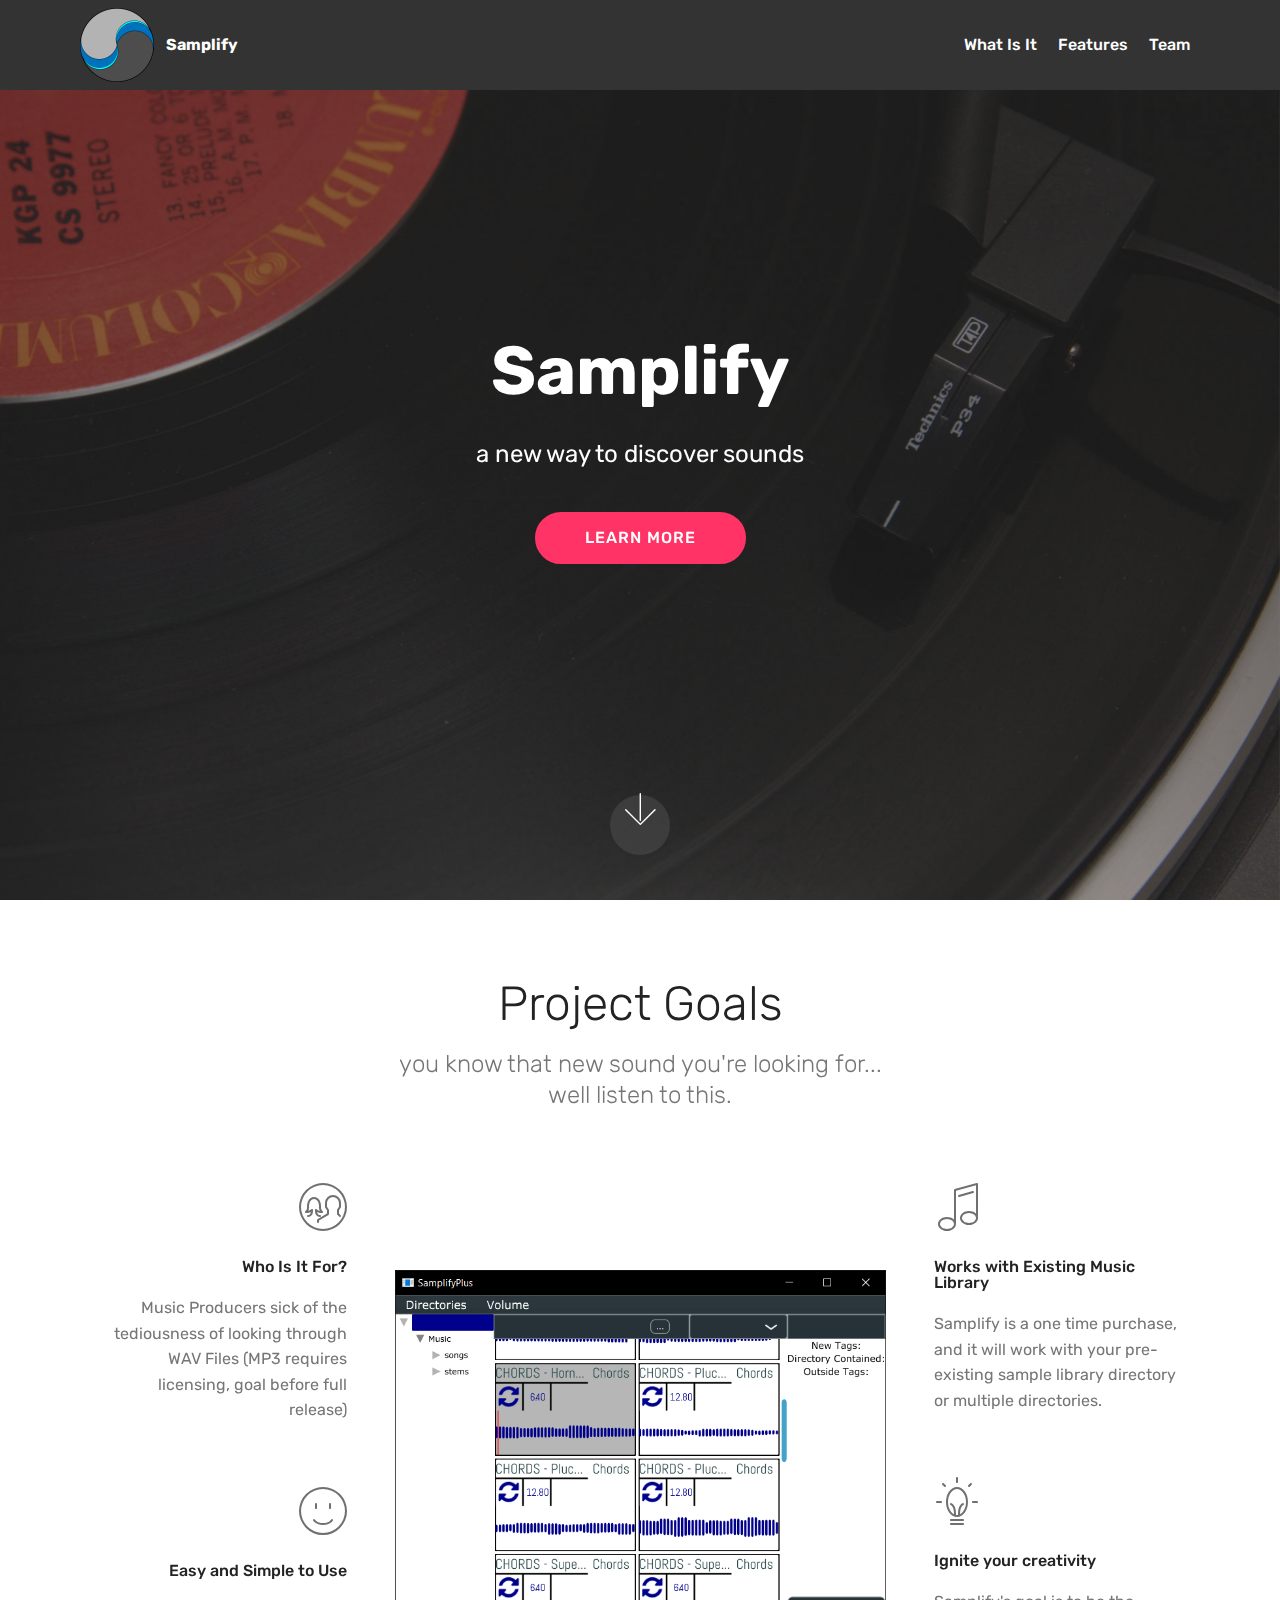
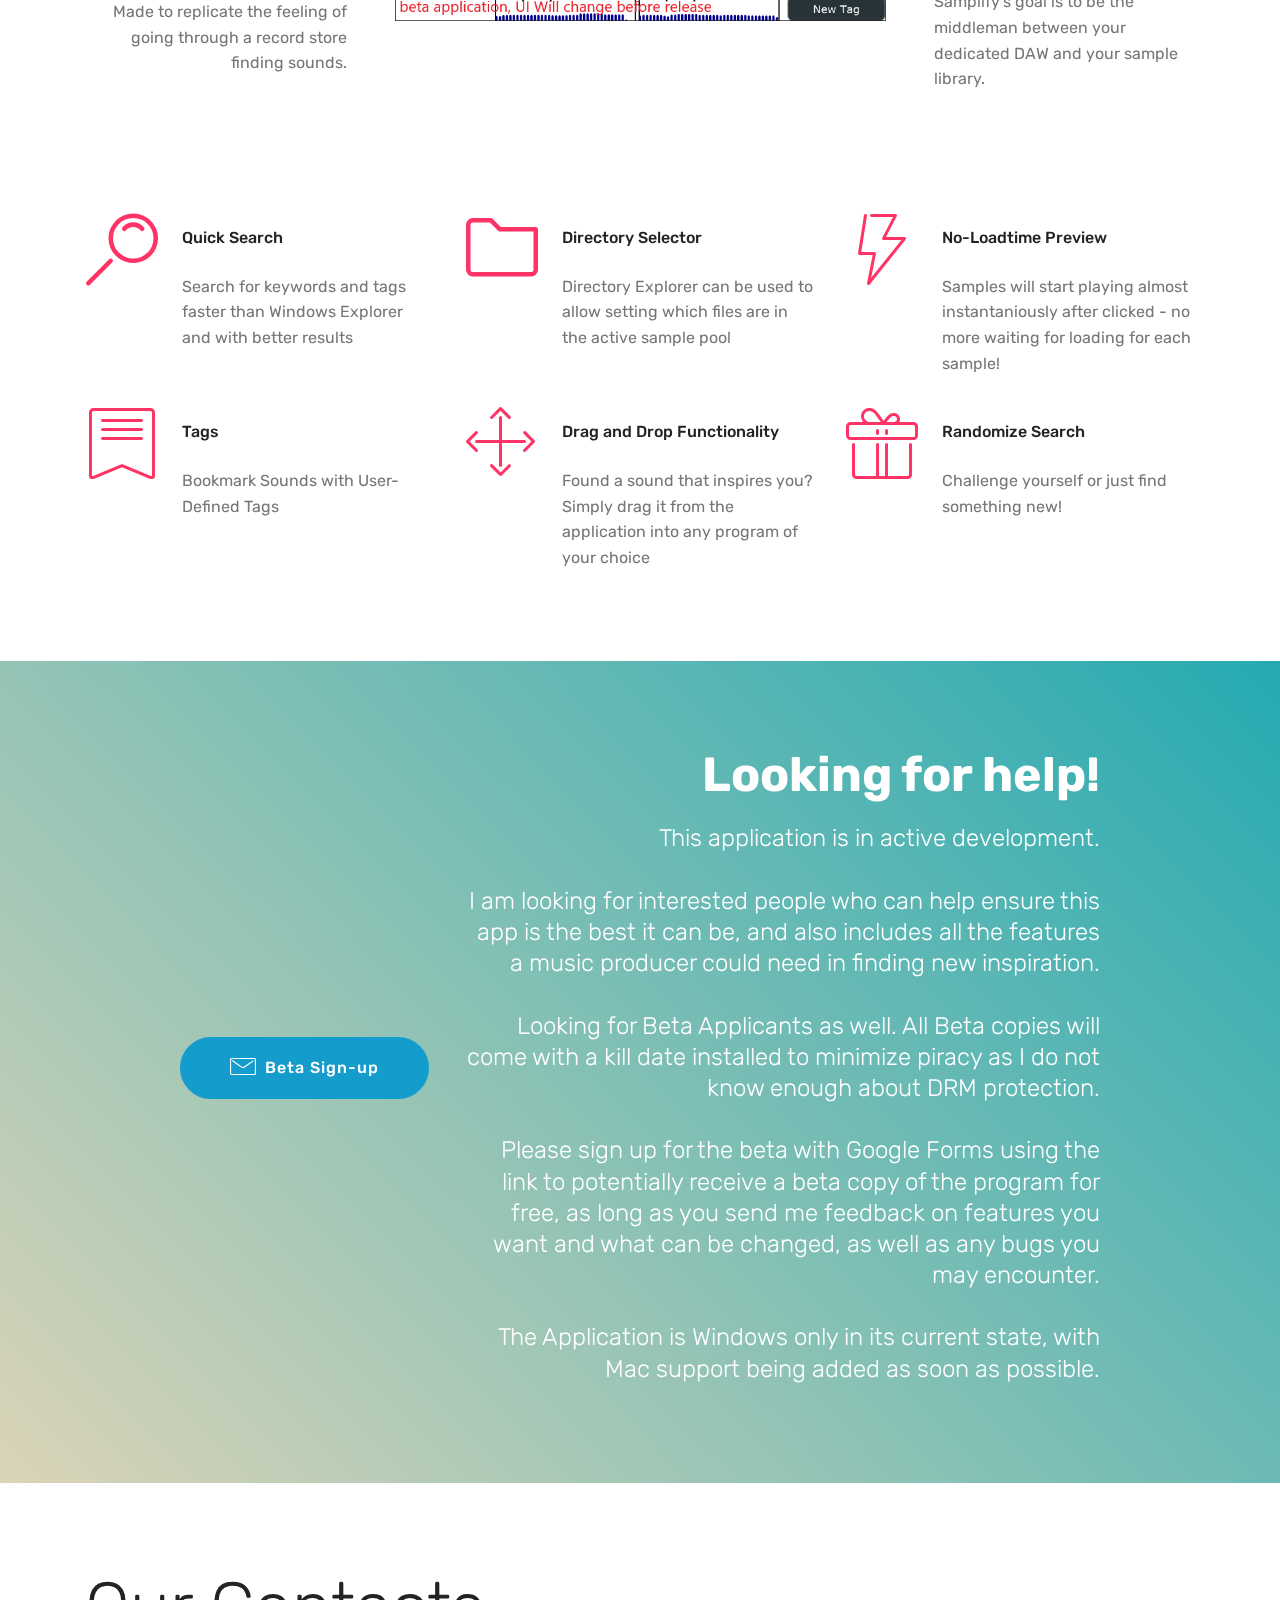
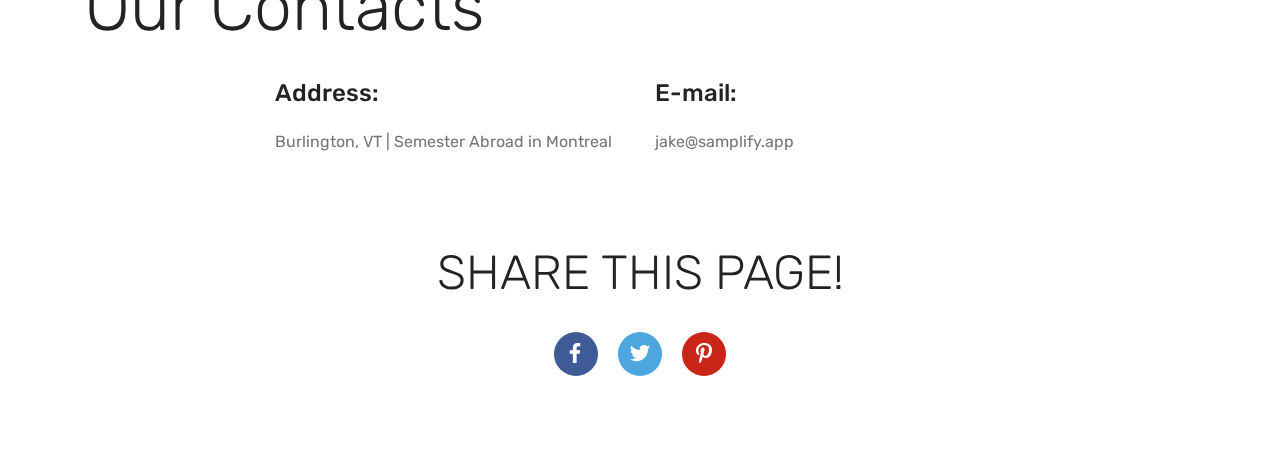
==== Reference/mobirise site/index.html @ 8097967c "found a new app to make a website fast, and the app has finally had a public announcement with a bet" ====
<!DOCTYPE html>
<html  >
<head>
  <!-- Site made with Mobirise Website Builder v4.10.7, https://mobirise.com -->
  <meta charset="UTF-8">
  <meta http-equiv="X-UA-Compatible" content="IE=edge">
  <meta name="generator" content="Mobirise v4.10.7, mobirise.com">
  <meta name="viewport" content="width=device-width, initial-scale=1, minimum-scale=1">
  <link rel="shortcut icon" href="assets/images/logo-148x148.png" type="image/x-icon">
  <meta name="description" content="A New Way to Explore Your Sound Library">
  
  <meta property="og:title" content="Samplify">
  <meta property="og:description" content="A New Way to Explore Your Sound Library.">
  <meta property="og:image" content="assets/images/tempsnip-752x538.png">
  <meta property="og:url" content="https://samplify.app">
  
  <meta property="twitter:title" content="Samplify">
  <meta property="twitter:description" content="A New Way to Explore Your Sound Library.">
  <meta property="twitter:image" content="assets/images/tempsnip-752x538.png">
  <meta property="twitter:url" content="https://samplify.app">
  <title>Home</title>
  <link rel="stylesheet" href="assets/web/assets/mobirise-icons-bold/mobirise-icons-bold.css">
  <link rel="stylesheet" href="assets/web/assets/mobirise-icons/mobirise-icons.css">
  <link rel="stylesheet" href="assets/tether/tether.min.css">
  <link rel="stylesheet" href="assets/bootstrap/css/bootstrap.min.css">
  <link rel="stylesheet" href="assets/bootstrap/css/bootstrap-grid.min.css">
  <link rel="stylesheet" href="assets/bootstrap/css/bootstrap-reboot.min.css">
  <link rel="stylesheet" href="assets/socicon/css/styles.css">
  <link rel="stylesheet" href="assets/dropdown/css/style.css">
  <link rel="stylesheet" href="assets/theme/css/style.css">
  <link rel="stylesheet" href="assets/mobirise/css/mbr-additional.css" type="text/css">
  
  
  
</head>
<body>
  <section class="menu cid-rz4LOz7IQg" once="menu" id="menu1-0">

    

    <nav class="navbar navbar-expand beta-menu navbar-dropdown align-items-center navbar-fixed-top navbar-toggleable-sm">
        <button class="navbar-toggler navbar-toggler-right" type="button" data-toggle="collapse" data-target="#navbarSupportedContent" aria-controls="navbarSupportedContent" aria-expanded="false" aria-label="Toggle navigation">
            <div class="hamburger">
                <span></span>
                <span></span>
                <span></span>
                <span></span>
            </div>
        </button>
        <div class="menu-logo">
            <div class="navbar-brand">
                <span class="navbar-logo">
                    <a href="#top">
                         <img src="assets/images/logo-148x148.png" alt="Mobirise" title="" style="height: 4.6rem;">
                    </a>
                </span>
                <span class="navbar-caption-wrap"><a class="navbar-caption text-white display-4" href="#top">
                        Samplify</a></span>
            </div>
        </div>
        <div class="collapse navbar-collapse" id="navbarSupportedContent">
            <ul class="navbar-nav nav-dropdown nav-right" data-app-modern-menu="true"><li class="nav-item">
                    <a class="nav-link link text-white display-4" href="index.html#features12-c">
                        
                        What Is It</a>
                </li>
                <li class="nav-item">
                    <a class="nav-link link text-white display-4" href="index.html#features9-3">
                        
                        Features</a>
                </li><li class="nav-item"><a class="nav-link link text-white display-4" href="index.html#contacts2-5">Team</a></li></ul>
            
        </div>
    </nav>
</section>

<section class="engine"><a href="https://mobirise.info/c">site builder</a></section><section class="cid-rz4LRjuvwu mbr-fullscreen mbr-parallax-background" id="header2-1">

    

    <div class="mbr-overlay" style="opacity: 0.5; background-color: rgb(35, 35, 35);"></div>

    <div class="container align-center">
        <div class="row justify-content-md-center">
            <div class="mbr-white col-md-10">
                <h1 class="mbr-section-title mbr-bold pb-3 mbr-fonts-style display-1">
                    Samplify</h1>
                
                <p class="mbr-text pb-3 mbr-fonts-style display-5">
                    a new way to discover sounds</p>
                <div class="mbr-section-btn"><a class="btn btn-md btn-secondary display-4" href="index.html#features12-c">LEARN MORE</a></div>
            </div>
        </div>
    </div>
    <div class="mbr-arrow hidden-sm-down" aria-hidden="true">
        <a href="#next">
            <i class="mbri-down mbr-iconfont"></i>
        </a>
    </div>
</section>

<section class="features12 cid-rz4QsZWp4G" id="features12-c">
    
    

    

    <div class="container">
        <h2 class="mbr-section-title pb-2 mbr-fonts-style display-2">Project Goals</h2>
        <h3 class="mbr-section-subtitle pb-3 mbr-fonts-style display-5">you know that new sound you're looking for...
<div>well listen to this.</div></h3>

        <div class="media-container-row pt-5">
            <div class="block-content align-right">
                <div class="card pl-3 pr-3 pb-5">
                    <div class="mbr-card-img-title">
                        <div class="card-img pb-3">
                             <span class="mbr-iconfont mbri-users"></span>
                        </div>
                        <div class="mbr-crt-title">
                            <h4 class="card-title py-2 mbr-crt-title mbr-fonts-style display-7">Who Is It For?</h4>
                        </div>
                    </div>                

                    <div class="card-box">
                        <p class="mbr-text mbr-section-text mbr-fonts-style display-7">Music Producers sick of the tediousness of looking through WAV Files (MP3 requires licensing, goal before full release)</p>
                    </div>
                </div>

                <div class="card pl-3 pr-3">
                    <div class="mbr-card-img-title">
                        <div class="card-img pb-3">
                            <span class="mbr-iconfont mbri-smile-face"></span>
                        </div>
                        <div class="mbr-crt-title">
                            <h4 class="card-title py-2 mbr-crt-title mbr-fonts-style display-7">
                                Easy and Simple to Use
                            </h4>
                        </div>
                    </div>
                    <div class="card-box">
                        <p class="mbr-text mbr-section-text mbr-fonts-style display-7">
                            Made to replicate the feeling of going through a record store finding sounds.</p>
                    </div>
                </div>
            </div>

            <div class="mbr-figure m-auto" style="width: 50%;">
                <img src="assets/images/tempsnip-752x538.png" alt="Mobirise" title="">
            </div>

            <div class="block-content align-left">
                <div class="card pl-3 pr-3 pb-5">
                    <div class="mbr-card-img-title">
                        <div class="card-img pb-3">
                             <span class="mbr-iconfont mbri-music"></span>
                        </div>
                        <div class="mbr-crt-title">
                            <h4 class="card-title py-2 mbr-crt-title mbr-fonts-style display-7">
                                Works with Existing Music Library</h4>
                        </div>
                    </div>                

                    <div class="card-box">
                        <p class="mbr-text mbr-section-text mbr-fonts-style display-7">
                            Samplify is a one time purchase, and it will work with your pre-existing sample library directory or multiple directories. &nbsp;</p>
                    </div>
                </div>

                <div class="card pl-3 pr-3">
                    <div class="mbr-card-img-title">
                        <div class="card-img pb-3">
                            <span class="mbr-iconfont mbri-idea"></span>
                        </div>
                        <div class="mbr-crt-title">
                            <h4 class="card-title py-2 mbr-crt-title mbr-fonts-style display-7">Ignite your creativity</h4>
                        </div>
                    </div>
                    <div class="card-box">
                        <p class="mbr-text mbr-section-text mbr-fonts-style display-7">
                            Samplify's goal is to be the middleman between your dedicated DAW and your sample library.</p>
                    </div>
                </div>
            </div>
        </div>
    </div>
</section>

<section class="features9 cid-rz4MIojRzE" id="features9-3">

    

    
    <div class="container">
        <div class="row justify-content-center">
            <div class="card p-3 col-12 col-md-6 col-lg-4">
                <div class="media-container-row">
                    <div class="card-img pr-2">
                        <span class="mbr-iconfont mbrib-search"></span>
                    </div>
                    <div class="card-box">
                        <h4 class="card-title py-3 mbr-fonts-style display-7">
                            Quick Search</h4>
                        <p class="mbr-text mbr-fonts-style display-7">
                           Search for keywords and tags faster than Windows Explorer and with better results
                        </p>
                    </div>
                </div>
            </div>

            <div class="card p-3 col-12 col-md-6 col-lg-4">
                <div class="media-container-row">
                    <div class="card-img pr-2">
                        <span class="mbr-iconfont mbrib-folder"></span>
                    </div>
                    <div class="card-box">
                        <h4 class="card-title py-3 mbr-fonts-style display-7">
                            Directory Selector</h4>
                        <p class="mbr-text mbr-fonts-style display-7">
                           Directory Explorer can be used to allow setting which files are in the active sample pool</p>
                    </div>
                </div>
            </div>

            <div class="card p-3 col-12 col-md-6 col-lg-4">
                <div class="media-container-row">
                    <div class="card-img pr-2">
                        <span class="mbr-iconfont mbri-speed"></span>
                    </div>
                    <div class="card-box">
                        <h4 class="card-title py-3 mbr-fonts-style display-7">
                            No-Loadtime Preview</h4>
                        <p class="mbr-text mbr-fonts-style display-7">Samples will start playing almost instantaniously after clicked - no more waiting for loading for each sample!</p>
                    </div>
                </div>
            </div>

            
        </div>
    </div>
</section>

<section class="features9 cid-rz4TwRSJOg" id="features9-e">

    

    
    <div class="container">
        <div class="row justify-content-center">
            <div class="card p-3 col-12 col-md-6 col-lg-4">
                <div class="media-container-row">
                    <div class="card-img pr-2">
                        <span class="mbr-iconfont mbri-bookmark"></span>
                    </div>
                    <div class="card-box">
                        <h4 class="card-title py-3 mbr-fonts-style display-7">
                            Tags</h4>
                        <p class="mbr-text mbr-fonts-style display-7">Bookmark Sounds with User-Defined Tags
                        </p>
                    </div>
                </div>
            </div>

            <div class="card p-3 col-12 col-md-6 col-lg-4">
                <div class="media-container-row">
                    <div class="card-img pr-2">
                        <span class="mbr-iconfont mbri-drag-n-drop"></span>
                    </div>
                    <div class="card-box">
                        <h4 class="card-title py-3 mbr-fonts-style display-7">
                            Drag and Drop Functionality</h4>
                        <p class="mbr-text mbr-fonts-style display-7">
                           Found a sound that inspires you?<br>Simply drag it from the application into any program of your choice</p>
                    </div>
                </div>
            </div>

            <div class="card p-3 col-12 col-md-6 col-lg-4">
                <div class="media-container-row">
                    <div class="card-img pr-2">
                        <span class="mbr-iconfont mbri-gift"></span>
                    </div>
                    <div class="card-box">
                        <h4 class="card-title py-3 mbr-fonts-style display-7">
                            Randomize Search</h4>
                        <p class="mbr-text mbr-fonts-style display-7">
                           Challenge yourself or just find something new!</p>
                    </div>
                </div>
            </div>

            
        </div>
    </div>
</section>

<section class="mbr-section info2 cid-rz4X9EUew6" id="info2-f">

    

    

    <div class="container">
        <div class="row main justify-content-center">
            <div class="media-container-column col-12 col-lg-3 col-md-4">
                <div class="mbr-section-btn align-left py-4"><a class="btn btn-primary display-4" href="https://forms.gle/GSXkpMCzmpNE3JJx8" target="_blank"><span class="mbri-letter mbr-iconfont mbr-iconfont-btn"></span>
                    Beta Sign-up</a></div>
            </div>
            <div class="media-container-column title col-12 col-lg-7 col-md-6">
                <h2 class="align-right mbr-bold mbr-white pb-3 mbr-fonts-style display-2">
                    Looking for help!</h2>
                <h3 class="mbr-section-subtitle align-right mbr-light mbr-white mbr-fonts-style display-5">This application is in active development. <br><br>I am looking for interested people who can help ensure this app is the best it can be, and also includes all the features a music producer could need in finding new inspiration.<br><br>Looking for Beta Applicants as well. All Beta copies will come with a kill date installed to minimize piracy as I do not know enough about DRM protection.<br><br>Please sign up for the beta with Google Forms using the link to potentially receive a beta copy of the program for free, as long as you send me feedback on features you want and what can be changed, as well as any bugs you may encounter.<br><br>The Application is Windows only in its current state, with Mac support being added as soon as possible.</h3>
            </div>
        </div>
    </div>
</section>

<section class="mbr-section contacts2 cid-rz4N1LQY9K" id="contacts2-5">
    <!---->
    
    <!---->
    <!--Overlay-->
    
    <!--Container-->
    <div class="container">
        <div class="row">
            <!--Titles-->
            <div class="title col-12">
                <h2 class="align-left mbr-fonts-style display-1">
                    Our Contacts
                </h2>
                
            </div>
            <div class="col-12">
                <div class="row justify-content-center">
                    <div class="col-12 col-md-4">
                        <div class="b b-adress">
                            <h5 class="align-left mbr-fonts-style m-0 display-5">
                                Address:
                            </h5>
                            <p class="mbr-text align-left mbr-fonts-style display-7">
                                Burlington, VT | Semester Abroad in Montreal</p>
                        </div>
                    </div>
                    
                    <div class="col-12 col-md-4">
                        <div class="b b-mail">
                            <h5 class="align-left mbr-fonts-style m-0 display-5">
                                E-mail:
                            </h5>
                            <p class="mbr-text align-left mbr-fonts-style display-7">
                                jake@samplify.app</p>
                        </div>
                    </div>
                </div>
            </div>
        </div>
    </div>
</section>

<section class="cid-rz4NauP1jY" id="social-buttons3-6">
    
    

    

    <div class="container">
        <div class="media-container-row">
            <div class="col-md-8 align-center">
                <h2 class="pb-3 mbr-section-title mbr-fonts-style display-2">
                    SHARE THIS PAGE!
                </h2>
                <div>
                    <div class="mbr-social-likes">
                        <span class="btn btn-social socicon-bg-facebook facebook mx-2" title="Share link on Facebook">
                            <i class="socicon socicon-facebook"></i>
                        </span>
                        <span class="btn btn-social twitter socicon-bg-twitter mx-2" title="Share link on Twitter">
                            <i class="socicon socicon-twitter"></i>
                        </span>
                        
                        
                        
                        <span class="btn btn-social pinterest socicon-bg-pinterest mx-2" title="Share link on Pinterest">
                            <i class="socicon socicon-pinterest"></i>
                        </span>
                        
                    </div>
                </div>
            </div>
        </div>
    </div>
</section>


  <script src="assets/web/assets/jquery/jquery.min.js"></script>
  <script src="assets/tether/tether.min.js"></script>
  <script src="assets/popper/popper.min.js"></script>
  <script src="assets/bootstrap/js/bootstrap.min.js"></script>
  <script src="assets/smoothscroll/smooth-scroll.js"></script>
  <script src="assets/touchswipe/jquery.touch-swipe.min.js"></script>
  <script src="assets/parallax/jarallax.min.js"></script>
  <script src="assets/sociallikes/social-likes.js"></script>
  <script src="assets/dropdown/js/nav-dropdown.js"></script>
  <script src="assets/dropdown/js/navbar-dropdown.js"></script>
  <script src="assets/theme/js/script.js"></script>
  
  
</body>
</html>
---- Reference/mobirise site/assets/web/assets/mobirise-icons-bold/mobirise-icons-bold.css ----
@font-face {
  font-family: 'mobirise-icons-bold';
  src:  url('mobirise-icons-bold.eot?m1l4yr');
  src:  url('mobirise-icons-bold.eot?m1l4yr#iefix') format('embedded-opentype'),
    url('mobirise-icons-bold.ttf?m1l4yr') format('truetype'),
    url('mobirise-icons-bold.woff?m1l4yr') format('woff'),
    url('mobirise-icons-bold.svg?m1l4yr#mobirise-icons-bold') format('svg');
  font-weight: normal;
  font-style: normal;
}

[class^="mbrib-"], [class*="mbrib-"] {
  /* use !important to prevent issues with browser extensions that change fonts */
  font-family: 'mobirise-icons-bold' !important;
  speak: none;
  font-style: normal;
  font-weight: normal;
  font-variant: normal;
  text-transform: none;
  line-height: 1;

  /* Better Font Rendering =========== */
  -webkit-font-smoothing: antialiased;
  -moz-osx-font-smoothing: grayscale;
}

.mbrib-add-submenu:before {
  content: "\e900";
}
.mbrib-alert:before {
  content: "\e901";
}
.mbrib-align-center:before {
  content: "\e902";
}
.mbrib-align-justify:before {
  content: "\e903";
}
.mbrib-align-left:before {
  content: "\e904";
}
.mbrib-align-right:before {
  content: "\e905";
}
.mbrib-android:before {
  content: "\e906";
}
.mbrib-apple:before {
  content: "\e907";
}
.mbrib-arrow-down:before {
  content: "\e908";
}
.mbrib-arrow-next:before {
  content: "\e909";
}
.mbrib-arrow-prev:before {
  content: "\e90a";
}
.mbrib-arrow-up:before {
  content: "\e90b";
}
.mbrib-bold:before {
  content: "\e90c";
}
.mbrib-bookmark:before {
  content: "\e90d";
}
.mbrib-bootstrap:before {
  content: "\e90e";
}
.mbrib-briefcase:before {
  content: "\e90f";
}
.mbrib-browse:before {
  content: "\e910";
}
.mbrib-bulleted-list:before {
  content: "\e911";
}
.mbrib-calendar:before {
  content: "\e912";
}
.mbrib-camera:before {
  content: "\e913";
}
.mbrib-cart-add:before {
  content: "\e914";
}
.mbrib-cart-full:before {
  content: "\e915";
}
.mbrib-cash:before {
  content: "\e916";
}
.mbrib-change-style:before {
  content: "\e917";
}
.mbrib-chat:before {
  content: "\e918";
}
.mbrib-clock:before {
  content: "\e919";
}
.mbrib-close:before {
  content: "\e91a";
}
.mbrib-cloud:before {
  content: "\e91b";
}
.mbrib-code:before {
  content: "\e91c";
}
.mbrib-contact-form:before {
  content: "\e91d";
}
.mbrib-credit-card:before {
  content: "\e91e";
}
.mbrib-cursor-click:before {
  content: "\e91f";
}
.mbrib-cust-feedback:before {
  content: "\e920";
}
.mbrib-database:before {
  content: "\e921";
}
.mbrib-delivery:before {
  content: "\e922";
}
.mbrib-desktop:before {
  content: "\e923";
}
.mbrib-devices:before {
  content: "\e924";
}
.mbrib-down:before {
  content: "\e925";
}
.mbrib-download:before {
  content: "\e926";
}
.mbrib-drag-n-drop:before {
  content: "\e927";
}
.mbrib-drag-n-drop2:before {
  content: "\e928";
}
.mbrib-edit:before {
  content: "\e929";
}
.mbrib-edit2:before {
  content: "\e92a";
}
.mbrib-error:before {
  content: "\e92b";
}
.mbrib-extension:before {
  content: "\e92c";
}
.mbrib-features:before {
  content: "\e92d";
}
.mbrib-file:before {
  content: "\e92e";
}
.mbrib-flag:before {
  content: "\e92f";
}
.mbrib-folder:before {
  content: "\e930";
}
.mbrib-gift:before {
  content: "\e931";
}
.mbrib-github:before {
  content: "\e932";
}
.mbrib-globe-2:before {
  content: "\e933";
}
.mbrib-globe:before {
  content: "\e934";
}
.mbrib-growing-chart:before {
  content: "\e935";
}
.mbrib-hearth:before {
  content: "\e936";
}
.mbrib-help:before {
  content: "\e937";
}
.mbrib-home:before {
  content: "\e938";
}
.mbrib-hot-cup:before {
  content: "\e939";
}
.mbrib-idea:before {
  content: "\e93a";
}
.mbrib-image-gallery:before {
  content: "\e93b";
}
.mbrib-image-slider:before {
  content: "\e93c";
}
.mbrib-info:before {
  content: "\e93d";
}
.mbrib-italic:before {
  content: "\e93e";
}
.mbrib-key:before {
  content: "\e93f";
}
.mbrib-laptop:before {
  content: "\e940";
}
.mbrib-layers:before {
  content: "\e941";
}
.mbrib-left-right:before {
  content: "\e942";
}
.mbrib-left:before {
  content: "\e943";
}
.mbrib-letter:before {
  content: "\e944";
}
.mbrib-like:before {
  content: "\e945";
}
.mbrib-link:before {
  content: "\e946";
}
.mbrib-lock:before {
  content: "\e947";
}
.mbrib-login:before {
  content: "\e948";
}
.mbrib-logout:before {
  content: "\e949";
}
.mbrib-magic-stick:before {
  content: "\e94a";
}
.mbrib-map-pin:before {
  content: "\e94b";
}
.mbrib-menu:before {
  content: "\e94c";
}
.mbrib-mobile:before {
  content: "\e94d";
}
.mbrib-mobile2:before {
  content: "\e94e";
}
.mbrib-mobirise:before {
  content: "\e94f";
}
.mbrib-more-horizontal:before {
  content: "\e950";
}
.mbrib-more-vertical:before {
  content: "\e951";
}
.mbrib-music:before {
  content: "\e952";
}
.mbrib-new-file:before {
  content: "\e953";
}
.mbrib-numbered-list:before {
  content: "\e954";
}
.mbrib-opened-folder:before {
  content: "\e955";
}
.mbrib-pages:before {
  content: "\e956";
}
.mbrib-paper-plane:before {
  content: "\e957";
}
.mbrib-paperclip:before {
  content: "\e958";
}
.mbrib-photo:before {
  content: "\e959";
}
.mbrib-photos:before {
  content: "\e95a";
}
.mbrib-pin:before {
  content: "\e95b";
}
.mbrib-play:before {
  content: "\e95c";
}
.mbrib-plus:before {
  content: "\e95d";
}
.mbrib-preview:before {
  content: "\e95e";
}
.mbrib-print:before {
  content: "\e95f";
}
.mbrib-protect:before {
  content: "\e960";
}
.mbrib-question:before {
  content: "\e961";
}
.mbrib-quote-left:before {
  content: "\e962";
}
.mbrib-quote-right:before {
  content: "\e963";
}
.mbrib-redo:before {
  content: "\e964";
}
.mbrib-refresh:before {
  content: "\e965";
}
.mbrib-responsive:before {
  content: "\e966";
}
.mbrib-right:before {
  content: "\e967";
}
.mbrib-rocket:before {
  content: "\e968";
}
.mbrib-sad-face:before {
  content: "\e969";
}
.mbrib-sale:before {
  content: "\e96a";
}
.mbrib-save:before {
  content: "\e96b";
}
.mbrib-search:before {
  content: "\e96c";
}
.mbrib-setting:before {
  content: "\e96d";
}
.mbrib-setting2:before {
  content: "\e96e";
}
.mbrib-setting3:before {
  content: "\e96f";
}
.mbrib-share:before {
  content: "\e970";
}
.mbrib-shopping-bag:before {
  content: "\e971";
}
.mbrib-shopping-basket:before {
  content: "\e972";
}
.mbrib-shopping-cart:before {
  content: "\e973";
}
.mbrib-sites:before {
  content: "\e974";
}
.mbrib-smile-face:before {
  content: "\e975";
}
.mbrib-speed:before {
  content: "\e976";
}
.mbrib-star:before {
  content: "\e977";
}
.mbrib-success:before {
  content: "\e978";
}
.mbrib-sun:before {
  content: "\e979";
}
.mbrib-sun2:before {
  content: "\e97a";
}
.mbrib-tablet-vertical:before {
  content: "\e97b";
}
.mbrib-tablet:before {
  content: "\e97c";
}
.mbrib-target:before {
  content: "\e97d";
}
.mbrib-timer:before {
  content: "\e97e";
}
.mbrib-to-ftp:before {
  content: "\e97f";
}
.mbrib-to-local-drive:before {
  content: "\e980";
}
.mbrib-touch-swipe:before {
  content: "\e981";
}
.mbrib-touch:before {
  content: "\e982";
}
.mbrib-trash:before {
  content: "\e983";
}
.mbrib-underline:before {
  content: "\e984";
}
.mbrib-undo:before {
  content: "\e985";
}
.mbrib-unlink:before {
  content: "\e986";
}
.mbrib-unlock:before {
  content: "\e987";
}
.mbrib-up-down:before {
  content: "\e988";
}
.mbrib-up:before {
  content: "\e989";
}
.mbrib-update:before {
  content: "\e98a";
}
.mbrib-upload:before {
  content: "\e98b";
}
.mbrib-user:before {
  content: "\e98c";
}
.mbrib-user2:before {
  content: "\e98d";
}
.mbrib-users:before {
  content: "\e98e";
}
.mbrib-video-play:before {
  content: "\e98f";
}
.mbrib-video:before {
  content: "\e990";
}
.mbrib-watch:before {
  content: "\e991";
}
.mbrib-website-theme:before {
  content: "\e992";
}
.mbrib-wifi:before {
  content: "\e993";
}
.mbrib-windows:before {
  content: "\e994";
}
.mbrib-zoom-out:before {
  content: "\e995";
}
---- Reference/mobirise site/assets/web/assets/mobirise-icons/mobirise-icons.css ----
@font-face {
  font-family: 'MobiriseIcons';
  src:  url('mobirise-icons.eot?spat4u');
  src:  url('mobirise-icons.eot?spat4u#iefix') format('embedded-opentype'),
    url('mobirise-icons.ttf?spat4u') format('truetype'),
    url('mobirise-icons.woff?spat4u') format('woff'),
    url('mobirise-icons.svg?spat4u#MobiriseIcons') format('svg');
  font-weight: normal;
  font-style: normal;
}

[class^="mbri-"], [class*=" mbri-"] {
  /* use !important to prevent issues with browser extensions that change fonts */
  font-family: MobiriseIcons !important;
  speak: none;
  font-style: normal;
  font-weight: normal;
  font-variant: normal;
  text-transform: none;
  line-height: 1;

  /* Better Font Rendering =========== */
  -webkit-font-smoothing: antialiased;
  -moz-osx-font-smoothing: grayscale;
}

.mbri-add-submenu:before {
  content: "\e900";
}
.mbri-alert:before {
  content: "\e901";
}
.mbri-align-center:before {
  content: "\e902";
}
.mbri-align-justify:before {
  content: "\e903";
}
.mbri-align-left:before {
  content: "\e904";
}
.mbri-align-right:before {
  content: "\e905";
}
.mbri-android:before {
  content: "\e906";
}
.mbri-apple:before {
  content: "\e907";
}
.mbri-arrow-down:before {
  content: "\e908";
}
.mbri-arrow-next:before {
  content: "\e909";
}
.mbri-arrow-prev:before {
  content: "\e90a";
}
.mbri-arrow-up:before {
  content: "\e90b";
}
.mbri-bold:before {
  content: "\e90c";
}
.mbri-bookmark:before {
  content: "\e90d";
}
.mbri-bootstrap:before {
  content: "\e90e";
}
.mbri-briefcase:before {
  content: "\e90f";
}
.mbri-browse:before {
  content: "\e910";
}
.mbri-bulleted-list:before {
  content: "\e911";
}
.mbri-calendar:before {
  content: "\e912";
}
.mbri-camera:before {
  content: "\e913";
}
.mbri-cart-add:before {
  content: "\e914";
}
.mbri-cart-full:before {
  content: "\e915";
}
.mbri-cash:before {
  content: "\e916";
}
.mbri-change-style:before {
  content: "\e917";
}
.mbri-chat:before {
  content: "\e918";
}
.mbri-clock:before {
  content: "\e919";
}
.mbri-close:before {
  content: "\e91a";
}
.mbri-cloud:before {
  content: "\e91b";
}
.mbri-code:before {
  content: "\e91c";
}
.mbri-contact-form:before {
  content: "\e91d";
}
.mbri-credit-card:before {
  content: "\e91e";
}
.mbri-cursor-click:before {
  content: "\e91f";
}
.mbri-cust-feedback:before {
  content: "\e920";
}
.mbri-database:before {
  content: "\e921";
}
.mbri-delivery:before {
  content: "\e922";
}
.mbri-desktop:before {
  content: "\e923";
}
.mbri-devices:before {
  content: "\e924";
}
.mbri-down:before {
  content: "\e925";
}
.mbri-download:before {
  content: "\e989";
}
.mbri-drag-n-drop:before {
  content: "\e927";
}
.mbri-drag-n-drop2:before {
  content: "\e928";
}
.mbri-edit:before {
  content: "\e929";
}
.mbri-edit2:before {
  content: "\e92a";
}
.mbri-error:before {
  content: "\e92b";
}
.mbri-extension:before {
  content: "\e92c";
}
.mbri-features:before {
  content: "\e92d";
}
.mbri-file:before {
  content: "\e92e";
}
.mbri-flag:before {
  content: "\e92f";
}
.mbri-folder:before {
  content: "\e930";
}
.mbri-gift:before {
  content: "\e931";
}
.mbri-github:before {
  content: "\e932";
}
.mbri-globe:before {
  content: "\e933";
}
.mbri-globe-2:before {
  content: "\e934";
}
.mbri-growing-chart:before {
  content: "\e935";
}
.mbri-hearth:before {
  content: "\e936";
}
.mbri-help:before {
  content: "\e937";
}
.mbri-home:before {
  content: "\e938";
}
.mbri-hot-cup:before {
  content: "\e939";
}
.mbri-idea:before {
  content: "\e93a";
}
.mbri-image-gallery:before {
  content: "\e93b";
}
.mbri-image-slider:before {
  content: "\e93c";
}
.mbri-info:before {
  content: "\e93d";
}
.mbri-italic:before {
  content: "\e93e";
}
.mbri-key:before {
  content: "\e93f";
}
.mbri-laptop:before {
  content: "\e940";
}
.mbri-layers:before {
  content: "\e941";
}
.mbri-left-right:before {
  content: "\e942";
}
.mbri-left:before {
  content: "\e943";
}
.mbri-letter:before {
  content: "\e944";
}
.mbri-like:before {
  content: "\e945";
}
.mbri-link:before {
  content: "\e946";
}
.mbri-lock:before {
  content: "\e947";
}
.mbri-login:before {
  content: "\e948";
}
.mbri-logout:before {
  content: "\e949";
}
.mbri-magic-stick:before {
  content: "\e94a";
}
.mbri-map-pin:before {
  content: "\e94b";
}
.mbri-menu:before {
  content: "\e94c";
}
.mbri-mobile:before {
  content: "\e94d";
}
.mbri-mobile2:before {
  content: "\e94e";
}
.mbri-mobirise:before {
  content: "\e94f";
}
.mbri-more-horizontal:before {
  content: "\e950";
}
.mbri-more-vertical:before {
  content: "\e951";
}
.mbri-music:before {
  content: "\e952";
}
.mbri-new-file:before {
  content: "\e953";
}
.mbri-numbered-list:before {
  content: "\e954";
}
.mbri-opened-folder:before {
  content: "\e955";
}
.mbri-pages:before {
  content: "\e956";
}
.mbri-paper-plane:before {
  content: "\e957";
}
.mbri-paperclip:before {
  content: "\e958";
}
.mbri-photo:before {
  content: "\e959";
}
.mbri-photos:before {
  content: "\e95a";
}
.mbri-pin:before {
  content: "\e95b";
}
.mbri-play:before {
  content: "\e95c";
}
.mbri-plus:before {
  content: "\e95d";
}
.mbri-preview:before {
  content: "\e95e";
}
.mbri-print:before {
  content: "\e95f";
}
.mbri-protect:before {
  content: "\e960";
}
.mbri-question:before {
  content: "\e961";
}
.mbri-quote-left:before {
  content: "\e962";
}
.mbri-quote-right:before {
  content: "\e963";
}
.mbri-refresh:before {
  content: "\e964";
}
.mbri-responsive:before {
  content: "\e965";
}
.mbri-right:before {
  content: "\e966";
}
.mbri-rocket:before {
  content: "\e967";
}
.mbri-sad-face:before {
  content: "\e968";
}
.mbri-sale:before {
  content: "\e969";
}
.mbri-save:before {
  content: "\e96a";
}
.mbri-search:before {
  content: "\e96b";
}
.mbri-setting:before {
  content: "\e96c";
}
.mbri-setting2:before {
  content: "\e96d";
}
.mbri-setting3:before {
  content: "\e96e";
}
.mbri-share:before {
  content: "\e96f";
}
.mbri-shopping-bag:before {
  content: "\e970";
}
.mbri-shopping-basket:before {
  content: "\e971";
}
.mbri-shopping-cart:before {
  content: "\e972";
}
.mbri-sites:before {
  content: "\e973";
}
.mbri-smile-face:before {
  content: "\e974";
}
.mbri-speed:before {
  content: "\e975";
}
.mbri-star:before {
  content: "\e976";
}
.mbri-success:before {
  content: "\e977";
}
.mbri-sun:before {
  content: "\e978";
}
.mbri-sun2:before {
  content: "\e979";
}
.mbri-tablet:before {
  content: "\e97a";
}
.mbri-tablet-vertical:before {
  content: "\e97b";
}
.mbri-target:before {
  content: "\e97c";
}
.mbri-timer:before {
  content: "\e97d";
}
.mbri-to-ftp:before {
  content: "\e97e";
}
.mbri-to-local-drive:before {
  content: "\e97f";
}
.mbri-touch-swipe:before {
  content: "\e980";
}
.mbri-touch:before {
  content: "\e981";
}
.mbri-trash:before {
  content: "\e982";
}
.mbri-underline:before {
  content: "\e983";
}
.mbri-unlink:before {
  content: "\e984";
}
.mbri-unlock:before {
  content: "\e985";
}
.mbri-up-down:before {
  content: "\e986";
}
.mbri-up:before {
  content: "\e987";
}
.mbri-update:before {
  content: "\e988";
}
.mbri-upload:before {
 content: "\e926"; 
}
.mbri-user:before {
  content: "\e98a";
}
.mbri-user2:before {
  content: "\e98b";
}
.mbri-users:before {
  content: "\e98c";
}
.mbri-video:before {
  content: "\e98d";
}
.mbri-video-play:before {
  content: "\e98e";
}
.mbri-watch:before {
  content: "\e98f";
}
.mbri-website-theme:before {
  content: "\e990";
}
.mbri-wifi:before {
  content: "\e991";
}
.mbri-windows:before {
  content: "\e992";
}
.mbri-zoom-out:before {
  content: "\e993";
}
.mbri-redo:before {
  content: "\e994";
}
.mbri-undo:before {
  content: "\e995";
}
---- Reference/mobirise site/assets/socicon/css/styles.css ----
@charset "UTF-8";

@font-face {
  font-family: "socicon";
  src:url("../fonts/socicon.eot");
  src:url("../fonts/socicon.eot?#iefix") format("embedded-opentype"),
    url("../fonts/socicon.woff") format("woff"),
    url("../fonts/socicon.ttf") format("truetype"),
    url("../fonts/socicon.svg#socicon") format("svg");
  font-weight: normal;
  font-style: normal;

}

[data-icon]:before {
  font-family: "socicon" !important;
  content: attr(data-icon);
  font-style: normal !important;
  font-weight: normal !important;
  font-variant: normal !important;
  text-transform: none !important;
  speak: none;
  line-height: 1;
  -webkit-font-smoothing: antialiased;
  -moz-osx-font-smoothing: grayscale;
}

[class^="socicon-"]:before,
[class*=" socicon-"]:before {
  font-family: "socicon" !important;
  font-style: normal !important;
  font-weight: normal !important;
  font-variant: normal !important;
  text-transform: none !important;
  speak: none;
  line-height: 1;
  -webkit-font-smoothing: antialiased;
  -moz-osx-font-smoothing: grayscale;
}

.socicon-modelmayhem:before {
  content: "\e000";
}
.socicon-mixcloud:before {
  content: "\e001";
}
.socicon-drupal:before {
  content: "\e002";
}
.socicon-swarm:before {
  content: "\e003";
}
.socicon-istock:before {
  content: "\e004";
}
.socicon-yammer:before {
  content: "\e005";
}
.socicon-ello:before {
  content: "\e006";
}
.socicon-stackoverflow:before {
  content: "\e007";
}
.socicon-persona:before {
  content: "\e008";
}
.socicon-triplej:before {
  content: "\e009";
}
.socicon-houzz:before {
  content: "\e00a";
}
.socicon-rss:before {
  content: "\e00b";
}
.socicon-paypal:before {
  content: "\e00c";
}
.socicon-odnoklassniki:before {
  content: "\e00d";
}
.socicon-airbnb:before {
  content: "\e00e";
}
.socicon-periscope:before {
  content: "\e00f";
}
.socicon-outlook:before {
  content: "\e010";
}
.socicon-coderwall:before {
  content: "\e011";
}
.socicon-tripadvisor:before {
  content: "\e012";
}
.socicon-appnet:before {
  content: "\e013";
}
.socicon-goodreads:before {
  content: "\e014";
}
.socicon-tripit:before {
  content: "\e015";
}
.socicon-lanyrd:before {
  content: "\e016";
}
.socicon-slideshare:before {
  content: "\e017";
}
.socicon-buffer:before {
  content: "\e018";
}
.socicon-disqus:before {
  content: "\e019";
}
.socicon-vkontakte:before {
  content: "\e01a";
}
.socicon-whatsapp:before {
  content: "\e01b";
}
.socicon-patreon:before {
  content: "\e01c";
}
.socicon-storehouse:before {
  content: "\e01d";
}
.socicon-pocket:before {
  content: "\e01e";
}
.socicon-mail:before {
  content: "\e01f";
}
.socicon-blogger:before {
  content: "\e020";
}
.socicon-technorati:before {
  content: "\e021";
}
.socicon-reddit:before {
  content: "\e022";
}
.socicon-dribbble:before {
  content: "\e023";
}
.socicon-stumbleupon:before {
  content: "\e024";
}
.socicon-digg:before {
  content: "\e025";
}
.socicon-envato:before {
  content: "\e026";
}
.socicon-behance:before {
  content: "\e027";
}
.socicon-delicious:before {
  content: "\e028";
}
.socicon-deviantart:before {
  content: "\e029";
}
.socicon-forrst:before {
  content: "\e02a";
}
.socicon-play:before {
  content: "\e02b";
}
.socicon-zerply:before {
  content: "\e02c";
}
.socicon-wikipedia:before {
  content: "\e02d";
}
.socicon-apple:before {
  content: "\e02e";
}
.socicon-flattr:before {
  content: "\e02f";
}
.socicon-github:before {
  content: "\e030";
}
.socicon-renren:before {
  content: "\e031";
}
.socicon-friendfeed:before {
  content: "\e032";
}
.socicon-newsvine:before {
  content: "\e033";
}
.socicon-identica:before {
  content: "\e034";
}
.socicon-bebo:before {
  content: "\e035";
}
.socicon-zynga:before {
  content: "\e036";
}
.socicon-steam:before {
  content: "\e037";
}
.socicon-xbox:before {
  content: "\e038";
}
.socicon-windows:before {
  content: "\e039";
}
.socicon-qq:before {
  content: "\e03a";
}
.socicon-douban:before {
  content: "\e03b";
}
.socicon-meetup:before {
  content: "\e03c";
}
.socicon-playstation:before {
  content: "\e03d";
}
.socicon-android:before {
  content: "\e03e";
}
.socicon-snapchat:before {
  content: "\e03f";
}
.socicon-twitter:before {
  content: "\e040";
}
.socicon-facebook:before {
  content: "\e041";
}
.socicon-googleplus:before {
  content: "\e042";
}
.socicon-pinterest:before {
  content: "\e043";
}
.socicon-foursquare:before {
  content: "\e044";
}
.socicon-yahoo:before {
  content: "\e045";
}
.socicon-skype:before {
  content: "\e046";
}
.socicon-yelp:before {
  content: "\e047";
}
.socicon-feedburner:before {
  content: "\e048";
}
.socicon-linkedin:before {
  content: "\e049";
}
.socicon-viadeo:before {
  content: "\e04a";
}
.socicon-xing:before {
  content: "\e04b";
}
.socicon-myspace:before {
  content: "\e04c";
}
.socicon-soundcloud:before {
  content: "\e04d";
}
.socicon-spotify:before {
  content: "\e04e";
}
.socicon-grooveshark:before {
  content: "\e04f";
}
.socicon-lastfm:before {
  content: "\e050";
}
.socicon-youtube:before {
  content: "\e051";
}
.socicon-vimeo:before {
  content: "\e052";
}
.socicon-dailymotion:before {
  content: "\e053";
}
.socicon-vine:before {
  content: "\e054";
}
.socicon-flickr:before {
  content: "\e055";
}
.socicon-500px:before {
  content: "\e056";
}
.socicon-wordpress:before {
  content: "\e058";
}
.socicon-tumblr:before {
  content: "\e059";
}
.socicon-twitch:before {
  content: "\e05a";
}
.socicon-8tracks:before {
  content: "\e05b";
}
.socicon-amazon:before {
  content: "\e05c";
}
.socicon-icq:before {
  content: "\e05d";
}
.socicon-smugmug:before {
  content: "\e05e";
}
.socicon-ravelry:before {
  content: "\e05f";
}
.socicon-weibo:before {
  content: "\e060";
}
.socicon-baidu:before {
  content: "\e061";
}
.socicon-angellist:before {
  content: "\e062";
}
.socicon-ebay:before {
  content: "\e063";
}
.socicon-imdb:before {
  content: "\e064";
}
.socicon-stayfriends:before {
  content: "\e065";
}
.socicon-residentadvisor:before {
  content: "\e066";
}
.socicon-google:before {
  content: "\e067";
}
.socicon-yandex:before {
  content: "\e068";
}
.socicon-sharethis:before {
  content: "\e069";
}
.socicon-bandcamp:before {
  content: "\e06a";
}
.socicon-itunes:before {
  content: "\e06b";
}
.socicon-deezer:before {
  content: "\e06c";
}
.socicon-telegram:before {
  content: "\e06e";
}
.socicon-openid:before {
  content: "\e06f";
}
.socicon-amplement:before {
  content: "\e070";
}
.socicon-viber:before {
  content: "\e071";
}
.socicon-zomato:before {
  content: "\e072";
}
.socicon-draugiem:before {
  content: "\e074";
}
.socicon-endomodo:before {
  content: "\e075";
}
.socicon-filmweb:before {
  content: "\e076";
}
.socicon-stackexchange:before {
  content: "\e077";
}
.socicon-wykop:before {
  content: "\e078";
}
.socicon-teamspeak:before {
  content: "\e079";
}
.socicon-teamviewer:before {
  content: "\e07a";
}
.socicon-ventrilo:before {
  content: "\e07b";
}
.socicon-younow:before {
  content: "\e07c";
}
.socicon-raidcall:before {
  content: "\e07d";
}
.socicon-mumble:before {
  content: "\e07e";
}
.socicon-medium:before {
  content: "\e06d";
}
.socicon-bebee:before {
  content: "\e07f";
}
.socicon-hitbox:before {
  content: "\e080";
}
.socicon-reverbnation:before {
  content: "\e081";
}
.socicon-formulr:before {
  content: "\e082";
}
.socicon-instagram:before {
  content: "\e057";
}
.socicon-battlenet:before {
  content: "\e083";
}
.socicon-chrome:before {
  content: "\e084";
}
.socicon-discord:before {
  content: "\e086";
}
.socicon-issuu:before {
  content: "\e087";
}
.socicon-macos:before {
  content: "\e088";
}
.socicon-firefox:before {
  content: "\e089";
}
.socicon-opera:before {
  content: "\e08d";
}
.socicon-keybase:before {
  content: "\e090";
}
.socicon-alliance:before {
  content: "\e091";
}
.socicon-livejournal:before {
  content: "\e092";
}
.socicon-googlephotos:before {
  content: "\e093";
}
.socicon-horde:before {
  content: "\e094";
}
.socicon-etsy:before {
  content: "\e095";
}
.socicon-zapier:before {
  content: "\e096";
}
.socicon-google-scholar:before {
  content: "\e097";
}
.socicon-researchgate:before {
  content: "\e098";
}
.socicon-wechat:before {
  content: "\e099";
}
.socicon-strava:before {
  content: "\e09a";
}
.socicon-line:before {
  content: "\e09b";
}
.socicon-lyft:before {
  content: "\e09c";
}
.socicon-uber:before {
  content: "\e09d";
}
.socicon-songkick:before {
  content: "\e09e";
}
.socicon-viewbug:before {
  content: "\e09f";
}
.socicon-googlegroups:before {
  content: "\e0a0";
}
.socicon-quora:before {
  content: "\e073";
}
.socicon-diablo:before {
  content: "\e085";
}
.socicon-blizzard:before {
  content: "\e0a1";
}
.socicon-hearthstone:before {
  content: "\e08b";
}
.socicon-heroes:before {
  content: "\e08a";
}
.socicon-overwatch:before {
  content: "\e08c";
}
.socicon-warcraft:before {
  content: "\e08e";
}
.socicon-starcraft:before {
  content: "\e08f";
}
.socicon-beam:before {
  content: "\e0a2";
}
.socicon-curse:before {
  content: "\e0a3";
}
.socicon-player:before {
  content: "\e0a4";
}
.socicon-streamjar:before {
  content: "\e0a5";
}
.socicon-nintendo:before {
  content: "\e0a6";
}
.socicon-hellocoton:before {
  content: "\e0a7";
}
---- Reference/mobirise site/assets/dropdown/css/style.css ----
.navbar-dropdown {
  left: 0;
  padding: 0;
  position: absolute;
  right: 0;
  top: 0;
  transition: all 0.45s ease;
  z-index: 1030;
  background: #282828; }
  .navbar-dropdown .navbar-logo {
    margin-right: 0.8rem;
    transition: margin 0.3s ease-in-out;
    vertical-align: middle; }
    .navbar-dropdown .navbar-logo img {
      height: 3.125rem;
      transition: all 0.3s ease-in-out; }
    .navbar-dropdown .navbar-logo.mbr-iconfont {
      font-size: 3.125rem;
      line-height: 3.125rem; }
  .navbar-dropdown .navbar-caption {
    font-weight: 700;
    white-space: normal;
    vertical-align: -4px;
    line-height: 3.125rem !important; }
    .navbar-dropdown .navbar-caption, .navbar-dropdown .navbar-caption:hover {
      color: inherit;
      text-decoration: none; }
  .navbar-dropdown .mbr-iconfont + .navbar-caption {
    vertical-align: -1px; }
  .navbar-dropdown.navbar-fixed-top {
    position: fixed; }
  .navbar-dropdown .navbar-brand span {
    vertical-align: -4px; }
  .navbar-dropdown.bg-color.transparent {
    background: none; }
  .navbar-dropdown.navbar-short .navbar-brand {
    padding: 0.625rem 0; }
    .navbar-dropdown.navbar-short .navbar-brand span {
      vertical-align: -1px; }
  .navbar-dropdown.navbar-short .navbar-caption {
    line-height: 2.375rem !important;
    vertical-align: -2px; }
  .navbar-dropdown.navbar-short .navbar-logo {
    margin-right: 0.5rem; }
    .navbar-dropdown.navbar-short .navbar-logo img {
      height: 2.375rem; }
    .navbar-dropdown.navbar-short .navbar-logo.mbr-iconfont {
      font-size: 2.375rem;
      line-height: 2.375rem; }
  .navbar-dropdown.navbar-short .mbr-table-cell {
    height: 3.625rem; }
  .navbar-dropdown .navbar-close {
    left: 0.6875rem;
    position: fixed;
    top: 0.75rem;
    z-index: 1000; }
  .navbar-dropdown .hamburger-icon {
    content: "";
    display: inline-block;
    vertical-align: middle;
    width: 16px;
    -webkit-box-shadow: 0 -6px 0 1px #282828,0 0 0 1px #282828,0 6px 0 1px #282828;
    -moz-box-shadow: 0 -6px 0 1px #282828,0 0 0 1px #282828,0 6px 0 1px #282828;
    box-shadow: 0 -6px 0 1px #282828,0 0 0 1px #282828,0 6px 0 1px #282828; }

.dropdown-menu .dropdown-toggle[data-toggle="dropdown-submenu"]::after {
  border-bottom: 0.35em solid transparent;
  border-left: 0.35em solid;
  border-right: 0;
  border-top: 0.35em solid transparent;
  margin-left: 0.3rem; }

.dropdown-menu .dropdown-item:focus {
  outline: 0; }

.nav-dropdown {
  font-size: 0.75rem;
  font-weight: 500;
  height: auto !important; }
  .nav-dropdown .nav-btn {
    padding-left: 1rem; }
  .nav-dropdown .link {
    margin: .667em 1.667em;
    font-weight: 500;
    padding: 0;
    transition: color .2s ease-in-out; }
    .nav-dropdown .link.dropdown-toggle {
      margin-right: 2.583em; }
      .nav-dropdown .link.dropdown-toggle::after {
        margin-left: .25rem;
        border-top: 0.35em solid;
        border-right: 0.35em solid transparent;
        border-left: 0.35em solid transparent;
        border-bottom: 0; }
      .nav-dropdown .link.dropdown-toggle[aria-expanded="true"] {
        margin: 0;
        padding: 0.667em 3.263em  0.667em 1.667em; }
  .nav-dropdown .link::after,
  .nav-dropdown .dropdown-item::after {
    color: inherit; }
  .nav-dropdown .btn {
    font-size: 0.75rem;
    font-weight: 700;
    letter-spacing: 0;
    margin-bottom: 0;
    padding-left: 1.25rem;
    padding-right: 1.25rem; }
  .nav-dropdown .dropdown-menu {
    border-radius: 0;
    border: 0;
    left: 0;
    margin: 0;
    padding-bottom: 1.25rem;
    padding-top: 1.25rem;
    position: relative; }
  .nav-dropdown .dropdown-submenu {
    margin-left: 0.125rem;
    top: 0; }
  .nav-dropdown .dropdown-item {
    font-weight: 500;
    line-height: 2;
    padding: 0.3846em 4.615em 0.3846em 1.5385em;
    position: relative;
    transition: color .2s ease-in-out, background-color .2s ease-in-out; }
    .nav-dropdown .dropdown-item::after {
      margin-top: -0.3077em;
      position: absolute;
      right: 1.1538em;
      top: 50%; }
    .nav-dropdown .dropdown-item:focus, .nav-dropdown .dropdown-item:hover {
      background: none; }

@media (max-width: 767px) {
  .nav-dropdown.navbar-toggleable-sm {
    bottom: 0;
    display: none;
    left: 0;
    overflow-x: hidden;
    position: fixed;
    top: 0;
    transform: translateX(-100%);
    -ms-transform: translateX(-100%);
    -webkit-transform: translateX(-100%);
    width: 18.75rem;
    z-index: 999; } }
.nav-dropdown.navbar-toggleable-xl {
  bottom: 0;
  display: none;
  left: 0;
  overflow-x: hidden;
  position: fixed;
  top: 0;
  transform: translateX(-100%);
  -ms-transform: translateX(-100%);
  -webkit-transform: translateX(-100%);
  width: 18.75rem;
  z-index: 999; }

.nav-dropdown-sm {
  display: block !important;
  overflow-x: hidden;
  overflow: auto;
  padding-top: 3.875rem; }
  .nav-dropdown-sm::after {
    content: "";
    display: block;
    height: 3rem;
    width: 100%; }
  .nav-dropdown-sm.collapse.in ~ .navbar-close {
    display: block !important; }
  .nav-dropdown-sm.collapsing, .nav-dropdown-sm.collapse.in {
    transform: translateX(0);
    -ms-transform: translateX(0);
    -webkit-transform: translateX(0);
    transition: all 0.25s ease-out;
    -webkit-transition: all 0.25s ease-out;
    background: #282828; }
  .nav-dropdown-sm.collapsing[aria-expanded="false"] {
    transform: translateX(-100%);
    -ms-transform: translateX(-100%);
    -webkit-transform: translateX(-100%); }
  .nav-dropdown-sm .nav-item {
    display: block;
    margin-left: 0 !important;
    padding-left: 0; }
  .nav-dropdown-sm .link,
  .nav-dropdown-sm .dropdown-item {
    border-top: 1px dotted rgba(255, 255, 255, 0.1);
    font-size: 0.8125rem;
    line-height: 1.6;
    margin: 0 !important;
    padding: 0.875rem 2.4rem 0.875rem 1.5625rem !important;
    position: relative;
    white-space: normal; }
    .nav-dropdown-sm .link:focus, .nav-dropdown-sm .link:hover,
    .nav-dropdown-sm .dropdown-item:focus,
    .nav-dropdown-sm .dropdown-item:hover {
      background: rgba(0, 0, 0, 0.2) !important;
      color: #c0a375; }
  .nav-dropdown-sm .nav-btn {
    position: relative;
    padding: 1.5625rem 1.5625rem 0 1.5625rem; }
    .nav-dropdown-sm .nav-btn::before {
      border-top: 1px dotted rgba(255, 255, 255, 0.1);
      content: "";
      left: 0;
      position: absolute;
      top: 0;
      width: 100%; }
    .nav-dropdown-sm .nav-btn + .nav-btn {
      padding-top: 0.625rem; }
      .nav-dropdown-sm .nav-btn + .nav-btn::before {
        display: none; }
  .nav-dropdown-sm .btn {
    padding: 0.625rem 0; }
  .nav-dropdown-sm .dropdown-toggle[data-toggle="dropdown-submenu"]::after {
    margin-left: .25rem;
    border-top: 0.35em solid;
    border-right: 0.35em solid transparent;
    border-left: 0.35em solid transparent;
    border-bottom: 0; }
  .nav-dropdown-sm .dropdown-toggle[data-toggle="dropdown-submenu"][aria-expanded="true"]::after {
    border-top: 0;
    border-right: 0.35em solid transparent;
    border-left: 0.35em solid transparent;
    border-bottom: 0.35em solid; }
  .nav-dropdown-sm .dropdown-menu {
    margin: 0;
    padding: 0;
    position: relative;
    top: 0;
    left: 0;
    width: 100%;
    border: 0;
    float: none;
    border-radius: 0;
    background: none; }
  .nav-dropdown-sm .dropdown-submenu {
    left: 100%;
    margin-left: 0.125rem;
    margin-top: -1.25rem;
    top: 0; }

.navbar-toggleable-sm .nav-dropdown .dropdown-menu {
  position: absolute; }

.navbar-toggleable-sm .nav-dropdown .dropdown-submenu {
  left: 100%;
  margin-left: 0.125rem;
  margin-top: -1.25rem;
  top: 0; }

.navbar-toggleable-sm.opened .nav-dropdown .dropdown-menu {
  position: relative; }

.navbar-toggleable-sm.opened .nav-dropdown .dropdown-submenu {
  left: 0;
  margin-left: 00rem;
  margin-top: 0rem;
  top: 0; }

.is-builder .nav-dropdown.collapsing {
  transition: none !important; }

/*# sourceMappingURL=style.css.map */
---- Reference/mobirise site/assets/theme/css/style.css ----
/*!
 * Mobirise v4 theme (https://mobirise.com/)
 * Copyright 2017 Mobirise
 */
section {
  background-color: #eeeeee;
}

section,
.container,
.container-fluid {
  position: relative;
  word-wrap: break-word;
}

a.mbr-iconfont:hover {
  text-decoration: none;
}

.article .lead p, .article .lead ul, .article .lead ol, .article .lead pre, .article .lead blockquote {
  margin-bottom: 0;
}

a {
  font-style: normal;
  font-weight: 400;
  cursor: pointer;
}

a, a:hover {
  text-decoration: none;
}

figure {
  margin-bottom: 0;
}

body {
  color: #232323;
}

h1, h2, h3, h4, h5, h6,
.h1, .h2, .h3, .h4, .h5, .h6,
.display-1, .display-2, .display-3, .display-4 {
  line-height: 1;
  word-break: break-word;
  word-wrap: break-word;
}

b, strong {
  font-weight: bold;
}

blockquote {
  padding: 10px 0 10px 20px;
  position: relative;
  border-left: 2px solid;
  border-color: #ff3366;
}

input:-webkit-autofill, input:-webkit-autofill:hover, input:-webkit-autofill:focus, input:-webkit-autofill:active {
  transition-delay: 9999s;
  transition-property: background-color, color;
}

textarea[type="hidden"] {
  display: none;
}

body {
  position: relative;
}

section {
  background-position: 50% 50%;
  background-repeat: no-repeat;
  background-size: cover;
}

section .mbr-background-video,
section .mbr-background-video-preview {
  position: absolute;
  bottom: 0;
  left: 0;
  right: 0;
  top: 0;
}

.hidden {
  visibility: hidden;
}

.mbr-z-index20 {
  z-index: 20;
}

/*! Base colors */
.mbr-white {
  color: #ffffff;
}

.mbr-black {
  color: #000000;
}

.mbr-bg-white {
  background-color: #ffffff;
}

.mbr-bg-black {
  background-color: #000000;
}

/*! Text-aligns */
.align-left {
  text-align: left;
}

.align-center {
  text-align: center;
}

.align-right {
  text-align: right;
}

@media (max-width: 767px) {
  .align-left, .align-center, .align-right, .mbr-section-btn, .mbr-section-title {
    text-align: center;
  }
}

/*! Font-weight  */
.mbr-light {
  font-weight: 300;
}

.mbr-regular {
  font-weight: 400;
}

.mbr-semibold {
  font-weight: 500;
}

.mbr-bold {
  font-weight: 700;
}

/*! Media  */
.media-size-item {
  -webkit-flex: 1 1 auto;
  -moz-flex: 1 1 auto;
  -ms-flex: 1 1 auto;
  -o-flex: 1 1 auto;
  flex: 1 1 auto;
}

.media-content {
  -webkit-flex-basis: 100%;
  flex-basis: 100%;
}

.media-container-row {
  display: -ms-flexbox;
  display: -webkit-flex;
  display: flex;
  -webkit-flex-direction: row;
  -ms-flex-direction: row;
  flex-direction: row;
  -webkit-flex-wrap: wrap;
  -ms-flex-wrap: wrap;
  flex-wrap: wrap;
  -webkit-justify-content: center;
  -ms-flex-pack: center;
  justify-content: center;
  -webkit-align-content: center;
  -ms-flex-line-pack: center;
  align-content: center;
  -webkit-align-items: start;
  -ms-flex-align: start;
  align-items: start;
}

.media-container-row .media-size-item {
  width: 400px;
}

.media-container-column {
  display: -ms-flexbox;
  display: -webkit-flex;
  display: flex;
  -webkit-flex-direction: column;
  -ms-flex-direction: column;
  flex-direction: column;
  -webkit-flex-wrap: wrap;
  -ms-flex-wrap: wrap;
  flex-wrap: wrap;
  -webkit-justify-content: center;
  -ms-flex-pack: center;
  justify-content: center;
  -webkit-align-content: center;
  -ms-flex-line-pack: center;
  align-content: center;
  -webkit-align-items: stretch;
  -ms-flex-align: stretch;
  align-items: stretch;
}

.media-container-column > * {
  width: 100%;
}

@media (min-width: 992px) {
  .media-container-row {
    -webkit-flex-wrap: nowrap;
    -ms-flex-wrap: nowrap;
    flex-wrap: nowrap;
  }
}

figure {
  overflow: hidden;
}

figure[mbr-media-size] {
  transition: width 0.1s;
}

.mbr-figure img, .mbr-figure iframe {
  display: block;
  width: 100%;
}

.card {
  background-color: transparent;
  border: none;
}

.card-box {
  width: 100%;
}

.card-img {
  text-align: center;
  flex-shrink: 0;
  -webkit-flex-shrink: 0;
}

.media {
  max-width: 100%;
  margin: 0 auto;
}

.mbr-figure {
  -ms-flex-item-align: center;
  -ms-grid-row-align: center;
  -webkit-align-self: center;
  align-self: center;
}

.media-container > div {
  max-width: 100%;
}

.mbr-figure img, .card-img img {
  width: 100%;
}

@media (max-width: 991px) {
  .media-size-item {
    width: auto !important;
  }
  .media {
    width: auto;
  }
  .mbr-figure {
    width: 100% !important;
  }
}

/*! Buttons */
.mbr-section-btn {
  margin-left: -.25rem;
  margin-right: -.25rem;
  font-size: 0;
}

nav .mbr-section-btn {
  margin-left: 0rem;
  margin-right: 0rem;
}

/*! Btn icon margin */
.btn .mbr-iconfont, .btn.btn-sm .mbr-iconfont {
  cursor: pointer;
  margin-right: 0.5rem;
}

.btn.btn-md .mbr-iconfont, .btn.btn-md .mbr-iconfont {
  margin-right: 0.8rem;
}

.mbr-regular {
  font-weight: 400;
}

.mbr-semibold {
  font-weight: 500;
}

.mbr-bold {
  font-weight: 700;
}

[type="submit"] {
  -webkit-appearance: none;
}

/*! Full-screen */
.mbr-fullscreen .mbr-overlay {
  min-height: 100vh;
}

.mbr-fullscreen {
  display: flex;
  display: -webkit-flex;
  display: -moz-flex;
  display: -ms-flex;
  display: -o-flex;
  align-items: center;
  -webkit-align-items: center;
  min-height: 100vh;
  padding-top: 3rem;
  padding-bottom: 3rem;
}

/*! Map */
.map {
  height: 25rem;
  position: relative;
}

.map iframe {
  width: 100%;
  height: 100%;
}

/* Form */
.form-asterisk {
  font-family: initial;
  position: absolute;
  top: -2px;
  font-weight: normal;
}

/*! Scroll to top arrow */
.mbr-arrow-up {
  bottom: 25px;
  right: 90px;
  position: fixed;
  text-align: right;
  z-index: 5000;
  color: #ffffff;
  font-size: 32px;
  transform: rotate(180deg);
  -webkit-transform: rotate(180deg);
}

.mbr-arrow-up a {
  background: rgba(0, 0, 0, 0.2);
  border-radius: 3px;
  color: #fff;
  display: inline-block;
  height: 60px;
  width: 60px;
  outline-style: none !important;
  position: relative;
  text-decoration: none;
  transition: all .3s ease-in-out;
  cursor: pointer;
  text-align: center;
}

.mbr-arrow-up a:hover {
  background-color: rgba(0, 0, 0, 0.4);
}

.mbr-arrow-up a i {
  line-height: 60px;
}

.mbr-arrow-up-icon {
  display: block;
  color: #fff;
}

.mbr-arrow-up-icon::before {
  content: "\203a";
  display: inline-block;
  font-family: serif;
  font-size: 32px;
  line-height: 1;
  font-style: normal;
  position: relative;
  top: 6px;
  left: -4px;
  -webkit-transform: rotate(-90deg);
  transform: rotate(-90deg);
}

/*! Arrow Down */
.mbr-arrow {
  position: absolute;
  bottom: 45px;
  left: 50%;
  width: 60px;
  height: 60px;
  cursor: pointer;
  background-color: rgba(80, 80, 80, 0.5);
  border-radius: 50%;
  -webkit-transform: translateX(-50%);
  transform: translateX(-50%);
}

.mbr-arrow > a {
  display: inline-block;
  text-decoration: none;
  outline-style: none;
  -webkit-animation: arrowdown 1.7s ease-in-out infinite;
  animation: arrowdown 1.7s ease-in-out infinite;
}

.mbr-arrow > a > i {
  position: absolute;
  top: -2px;
  left: 15px;
  font-size: 2rem;
}

@keyframes arrowdown {
  0% {
    transform: translateY(0px);
    -webkit-transform: translateY(0px);
  }
  50% {
    transform: translateY(-5px);
    -webkit-transform: translateY(-5px);
  }
  100% {
    transform: translateY(0px);
    -webkit-transform: translateY(0px);
  }
}

@-webkit-keyframes arrowdown {
  0% {
    transform: translateY(0px);
    -webkit-transform: translateY(0px);
  }
  50% {
    transform: translateY(-5px);
    -webkit-transform: translateY(-5px);
  }
  100% {
    transform: translateY(0px);
    -webkit-transform: translateY(0px);
  }
}

@media (max-width: 500px) {
  .mbr-arrow-up {
    left: 50%;
    right: auto;
    transform: translateX(-50%) rotate(180deg);
    -webkit-transform: translateX(-50%) rotate(180deg);
  }
}

/*Gradients animation*/
@keyframes gradient-animation {
  from {
    background-position: 0% 100%;
    animation-timing-function: ease-in-out;
  }
  to {
    background-position: 100% 0%;
    animation-timing-function: ease-in-out;
  }
}

@-webkit-keyframes gradient-animation {
  from {
    background-position: 0% 100%;
    animation-timing-function: ease-in-out;
  }
  to {
    background-position: 100% 0%;
    animation-timing-function: ease-in-out;
  }
}

.bg-gradient {
  background-size: 200% 200%;
  animation: gradient-animation 5s infinite alternate;
  -webkit-animation: gradient-animation 5s infinite alternate;
}

.menu .navbar-brand {
  display: -webkit-flex;
}

.menu .navbar-brand span {
  display: flex;
  display: -webkit-flex;
}

.menu .navbar-brand .navbar-caption-wrap {
  display: -webkit-flex;
}

.menu .navbar-brand .navbar-logo img {
  display: -webkit-flex;
}

@media (min-width: 768px) and (max-width: 1023px) {
  .menu .navbar-toggleable-sm .navbar-nav {
    display: -webkit-box;
    display: -webkit-flex;
    display: -ms-flexbox;
  }
}

@media (max-width: 1023px) {
  .menu .navbar-collapse {
    max-height: 93.5vh;
  }
  .menu .navbar-collapse.show {
    overflow: auto;
  }
}

@media (min-width: 1024px) {
  .menu .navbar-nav.nav-dropdown {
    display: -webkit-flex;
  }
  .menu .navbar-toggleable-sm .navbar-collapse {
    display: -webkit-flex !important;
  }
  .menu .collapsed .navbar-collapse {
    max-height: 93.5vh;
  }
  .menu .collapsed .navbar-collapse.show {
    overflow: auto;
  }
}

@media (max-width: 767px) {
  .menu .navbar-collapse {
    max-height: 80vh;
  }
}

.navbar {
  display: -webkit-flex;
  -webkit-flex-wrap: wrap;
  -webkit-align-items: center;
  -webkit-justify-content: space-between;
}

.navbar-collapse {
  -webkit-flex-basis: 100%;
  -webkit-flex-grow: 1;
  -webkit-align-items: center;
}

.nav-dropdown .link {
  padding: .667em 1.667em !important;
  margin: 0 !important;
}

.nav {
  display: -webkit-flex;
  -webkit-flex-wrap: wrap;
}

.row {
  display: -webkit-flex;
  -webkit-flex-wrap: wrap;
}

.justify-content-center {
  -webkit-justify-content: center;
}

.form-inline {
  display: -webkit-flex;
  -webkit-flex-flow: row wrap;
  -webkit-align-items: center;
}

.card-wrapper {
  -webkit-flex: 1;
}

.carousel-control {
  z-index: 10;
  display: -webkit-flex;
  -webkit-align-items: center;
  -webkit-justify-content: center;
}

.carousel-controls {
  display: -webkit-flex;
}

.media {
  display: -webkit-flex;
}

.form-group:focus {
  outline: none;
}

.jq-selectbox__select {
  padding: 1.07em .5em;
  position: absolute;
  top: 0;
  left: 0;
  width: 100%;
}

.jq-selectbox__dropdown {
  position: absolute;
  top: 100% !important;
  left: 0 !important;
  width: 100% !important;
}

.jq-selectbox__trigger-arrow {
  transform: translateY(-50%);
}

.jq-selectbox li {
  padding: 1.07em .5em;
}

input[type="range"] {
  padding-left: 0 !important;
  padding-right: 0 !important;
}

.modal-dialog, .modal-content {
  height: 100%;
}

.modal-dialog .carousel-inner {
  height: 100%;
  height: -webkit-fill-available;
  height: fill-available;
}

.carousel-item {
  text-align: center;
}

.carousel-item img {
  margin: auto;
}
.engine {
	position: absolute;
	text-indent: -2400px;
	text-align: center;
	padding: 0;
	top: 0;
	left: -2400px;
}
---- Reference/mobirise site/assets/mobirise/css/mbr-additional.css ----
@import url(https://fonts.googleapis.com/css?family=Rubik:300,300i,400,400i,500,500i,700,700i,900,900i);





body {
  font-style: normal;
  line-height: 1.5;
}
.mbr-section-title {
  font-style: normal;
  line-height: 1.2;
}
.mbr-section-subtitle {
  line-height: 1.3;
}
.mbr-text {
  font-style: normal;
  line-height: 1.6;
}
.display-1 {
  font-family: 'Rubik', sans-serif;
  font-size: 4.25rem;
}
.display-1 > .mbr-iconfont {
  font-size: 6.8rem;
}
.display-2 {
  font-family: 'Rubik', sans-serif;
  font-size: 3rem;
}
.display-2 > .mbr-iconfont {
  font-size: 4.8rem;
}
.display-4 {
  font-family: 'Rubik', sans-serif;
  font-size: 1rem;
}
.display-4 > .mbr-iconfont {
  font-size: 1.6rem;
}
.display-5 {
  font-family: 'Rubik', sans-serif;
  font-size: 1.5rem;
}
.display-5 > .mbr-iconfont {
  font-size: 2.4rem;
}
.display-7 {
  font-family: 'Rubik', sans-serif;
  font-size: 1rem;
}
.display-7 > .mbr-iconfont {
  font-size: 1.6rem;
}
/* ---- Fluid typography for mobile devices ---- */
/* 1.4 - font scale ratio ( bootstrap == 1.42857 ) */
/* 100vw - current viewport width */
/* (48 - 20)  48 == 48rem == 768px, 20 == 20rem == 320px(minimal supported viewport) */
/* 0.65 - min scale variable, may vary */
@media (max-width: 768px) {
  .display-1 {
    font-size: 3.4rem;
    font-size: calc( 2.1374999999999997rem + (4.25 - 2.1374999999999997) * ((100vw - 20rem) / (48 - 20)));
    line-height: calc( 1.4 * (2.1374999999999997rem + (4.25 - 2.1374999999999997) * ((100vw - 20rem) / (48 - 20))));
  }
  .display-2 {
    font-size: 2.4rem;
    font-size: calc( 1.7rem + (3 - 1.7) * ((100vw - 20rem) / (48 - 20)));
    line-height: calc( 1.4 * (1.7rem + (3 - 1.7) * ((100vw - 20rem) / (48 - 20))));
  }
  .display-4 {
    font-size: 0.8rem;
    font-size: calc( 1rem + (1 - 1) * ((100vw - 20rem) / (48 - 20)));
    line-height: calc( 1.4 * (1rem + (1 - 1) * ((100vw - 20rem) / (48 - 20))));
  }
  .display-5 {
    font-size: 1.2rem;
    font-size: calc( 1.175rem + (1.5 - 1.175) * ((100vw - 20rem) / (48 - 20)));
    line-height: calc( 1.4 * (1.175rem + (1.5 - 1.175) * ((100vw - 20rem) / (48 - 20))));
  }
}
/* Buttons */
.btn {
  font-weight: 500;
  border-width: 2px;
  font-style: normal;
  letter-spacing: 1px;
  margin: .4rem .8rem;
  white-space: normal;
  -webkit-transition: all 0.3s ease-in-out;
  -moz-transition: all 0.3s ease-in-out;
  transition: all 0.3s ease-in-out;
  display: inline-flex;
  align-items: center;
  justify-content: center;
  word-break: break-word;
  -webkit-align-items: center;
  -webkit-justify-content: center;
  display: -webkit-inline-flex;
  padding: 1rem 3rem;
  border-radius: 3px;
}
.btn-sm {
  font-weight: 500;
  letter-spacing: 1px;
  -webkit-transition: all 0.3s ease-in-out;
  -moz-transition: all 0.3s ease-in-out;
  transition: all 0.3s ease-in-out;
  padding: 0.6rem 1.5rem;
  border-radius: 3px;
}
.btn-md {
  font-weight: 500;
  letter-spacing: 1px;
  margin: .4rem .8rem !important;
  -webkit-transition: all 0.3s ease-in-out;
  -moz-transition: all 0.3s ease-in-out;
  transition: all 0.3s ease-in-out;
  padding: 1rem 3rem;
  border-radius: 3px;
}
.btn-lg {
  font-weight: 500;
  letter-spacing: 1px;
  margin: .4rem .8rem !important;
  -webkit-transition: all 0.3s ease-in-out;
  -moz-transition: all 0.3s ease-in-out;
  transition: all 0.3s ease-in-out;
  padding: 1.2rem 3.2rem;
  border-radius: 3px;
}
.bg-primary {
  background-color: #149dcc !important;
}
.bg-success {
  background-color: #f7ed4a !important;
}
.bg-info {
  background-color: #82786e !important;
}
.bg-warning {
  background-color: #879a9f !important;
}
.bg-danger {
  background-color: #b1a374 !important;
}
.btn-primary,
.btn-primary:active {
  background-color: #149dcc !important;
  border-color: #149dcc !important;
  color: #ffffff !important;
}
.btn-primary:hover,
.btn-primary:focus,
.btn-primary.focus,
.btn-primary.active {
  color: #ffffff !important;
  background-color: #0d6786 !important;
  border-color: #0d6786 !important;
}
.btn-primary.disabled,
.btn-primary:disabled {
  color: #ffffff !important;
  background-color: #0d6786 !important;
  border-color: #0d6786 !important;
}
.btn-secondary,
.btn-secondary:active {
  background-color: #ff3366 !important;
  border-color: #ff3366 !important;
  color: #ffffff !important;
}
.btn-secondary:hover,
.btn-secondary:focus,
.btn-secondary.focus,
.btn-secondary.active {
  color: #ffffff !important;
  background-color: #e50039 !important;
  border-color: #e50039 !important;
}
.btn-secondary.disabled,
.btn-secondary:disabled {
  color: #ffffff !important;
  background-color: #e50039 !important;
  border-color: #e50039 !important;
}
.btn-info,
.btn-info:active {
  background-color: #82786e !important;
  border-color: #82786e !important;
  color: #ffffff !important;
}
.btn-info:hover,
.btn-info:focus,
.btn-info.focus,
.btn-info.active {
  color: #ffffff !important;
  background-color: #59524b !important;
  border-color: #59524b !important;
}
.btn-info.disabled,
.btn-info:disabled {
  color: #ffffff !important;
  background-color: #59524b !important;
  border-color: #59524b !important;
}
.btn-success,
.btn-success:active {
  background-color: #f7ed4a !important;
  border-color: #f7ed4a !important;
  color: #3f3c03 !important;
}
.btn-success:hover,
.btn-success:focus,
.btn-success.focus,
.btn-success.active {
  color: #3f3c03 !important;
  background-color: #eadd0a !important;
  border-color: #eadd0a !important;
}
.btn-success.disabled,
.btn-success:disabled {
  color: #3f3c03 !important;
  background-color: #eadd0a !important;
  border-color: #eadd0a !important;
}
.btn-warning,
.btn-warning:active {
  background-color: #879a9f !important;
  border-color: #879a9f !important;
  color: #ffffff !important;
}
.btn-warning:hover,
.btn-warning:focus,
.btn-warning.focus,
.btn-warning.active {
  color: #ffffff !important;
  background-color: #617479 !important;
  border-color: #617479 !important;
}
.btn-warning.disabled,
.btn-warning:disabled {
  color: #ffffff !important;
  background-color: #617479 !important;
  border-color: #617479 !important;
}
.btn-danger,
.btn-danger:active {
  background-color: #b1a374 !important;
  border-color: #b1a374 !important;
  color: #ffffff !important;
}
.btn-danger:hover,
.btn-danger:focus,
.btn-danger.focus,
.btn-danger.active {
  color: #ffffff !important;
  background-color: #8b7d4e !important;
  border-color: #8b7d4e !important;
}
.btn-danger.disabled,
.btn-danger:disabled {
  color: #ffffff !important;
  background-color: #8b7d4e !important;
  border-color: #8b7d4e !important;
}
.btn-white {
  color: #333333 !important;
}
.btn-white,
.btn-white:active {
  background-color: #ffffff !important;
  border-color: #ffffff !important;
  color: #808080 !important;
}
.btn-white:hover,
.btn-white:focus,
.btn-white.focus,
.btn-white.active {
  color: #808080 !important;
  background-color: #d9d9d9 !important;
  border-color: #d9d9d9 !important;
}
.btn-white.disabled,
.btn-white:disabled {
  color: #808080 !important;
  background-color: #d9d9d9 !important;
  border-color: #d9d9d9 !important;
}
.btn-black,
.btn-black:active {
  background-color: #333333 !important;
  border-color: #333333 !important;
  color: #ffffff !important;
}
.btn-black:hover,
.btn-black:focus,
.btn-black.focus,
.btn-black.active {
  color: #ffffff !important;
  background-color: #0d0d0d !important;
  border-color: #0d0d0d !important;
}
.btn-black.disabled,
.btn-black:disabled {
  color: #ffffff !important;
  background-color: #0d0d0d !important;
  border-color: #0d0d0d !important;
}
.btn-primary-outline,
.btn-primary-outline:active {
  background: none;
  border-color: #0b566f;
  color: #0b566f;
}
.btn-primary-outline:hover,
.btn-primary-outline:focus,
.btn-primary-outline.focus,
.btn-primary-outline.active {
  color: #ffffff;
  background-color: #149dcc;
  border-color: #149dcc;
}
.btn-primary-outline.disabled,
.btn-primary-outline:disabled {
  color: #ffffff !important;
  background-color: #149dcc !important;
  border-color: #149dcc !important;
}
.btn-secondary-outline,
.btn-secondary-outline:active {
  background: none;
  border-color: #cc0033;
  color: #cc0033;
}
.btn-secondary-outline:hover,
.btn-secondary-outline:focus,
.btn-secondary-outline.focus,
.btn-secondary-outline.active {
  color: #ffffff;
  background-color: #ff3366;
  border-color: #ff3366;
}
.btn-secondary-outline.disabled,
.btn-secondary-outline:disabled {
  color: #ffffff !important;
  background-color: #ff3366 !important;
  border-color: #ff3366 !important;
}
.btn-info-outline,
.btn-info-outline:active {
  background: none;
  border-color: #4b453f;
  color: #4b453f;
}
.btn-info-outline:hover,
.btn-info-outline:focus,
.btn-info-outline.focus,
.btn-info-outline.active {
  color: #ffffff;
  background-color: #82786e;
  border-color: #82786e;
}
.btn-info-outline.disabled,
.btn-info-outline:disabled {
  color: #ffffff !important;
  background-color: #82786e !important;
  border-color: #82786e !important;
}
.btn-success-outline,
.btn-success-outline:active {
  background: none;
  border-color: #d2c609;
  color: #d2c609;
}
.btn-success-outline:hover,
.btn-success-outline:focus,
.btn-success-outline.focus,
.btn-success-outline.active {
  color: #3f3c03;
  background-color: #f7ed4a;
  border-color: #f7ed4a;
}
.btn-success-outline.disabled,
.btn-success-outline:disabled {
  color: #3f3c03 !important;
  background-color: #f7ed4a !important;
  border-color: #f7ed4a !important;
}
.btn-warning-outline,
.btn-warning-outline:active {
  background: none;
  border-color: #55666b;
  color: #55666b;
}
.btn-warning-outline:hover,
.btn-warning-outline:focus,
.btn-warning-outline.focus,
.btn-warning-outline.active {
  color: #ffffff;
  background-color: #879a9f;
  border-color: #879a9f;
}
.btn-warning-outline.disabled,
.btn-warning-outline:disabled {
  color: #ffffff !important;
  background-color: #879a9f !important;
  border-color: #879a9f !important;
}
.btn-danger-outline,
.btn-danger-outline:active {
  background: none;
  border-color: #7a6e45;
  color: #7a6e45;
}
.btn-danger-outline:hover,
.btn-danger-outline:focus,
.btn-danger-outline.focus,
.btn-danger-outline.active {
  color: #ffffff;
  background-color: #b1a374;
  border-color: #b1a374;
}
.btn-danger-outline.disabled,
.btn-danger-outline:disabled {
  color: #ffffff !important;
  background-color: #b1a374 !important;
  border-color: #b1a374 !important;
}
.btn-black-outline,
.btn-black-outline:active {
  background: none;
  border-color: #000000;
  color: #000000;
}
.btn-black-outline:hover,
.btn-black-outline:focus,
.btn-black-outline.focus,
.btn-black-outline.active {
  color: #ffffff;
  background-color: #333333;
  border-color: #333333;
}
.btn-black-outline.disabled,
.btn-black-outline:disabled {
  color: #ffffff !important;
  background-color: #333333 !important;
  border-color: #333333 !important;
}
.btn-white-outline,
.btn-white-outline:active,
.btn-white-outline.active {
  background: none;
  border-color: #ffffff;
  color: #ffffff;
}
.btn-white-outline:hover,
.btn-white-outline:focus,
.btn-white-outline.focus {
  color: #333333;
  background-color: #ffffff;
  border-color: #ffffff;
}
.text-primary {
  color: #149dcc !important;
}
.text-secondary {
  color: #ff3366 !important;
}
.text-success {
  color: #f7ed4a !important;
}
.text-info {
  color: #82786e !important;
}
.text-warning {
  color: #879a9f !important;
}
.text-danger {
  color: #b1a374 !important;
}
.text-white {
  color: #ffffff !important;
}
.text-black {
  color: #000000 !important;
}
a.text-primary:hover,
a.text-primary:focus {
  color: #0b566f !important;
}
a.text-secondary:hover,
a.text-secondary:focus {
  color: #cc0033 !important;
}
a.text-success:hover,
a.text-success:focus {
  color: #d2c609 !important;
}
a.text-info:hover,
a.text-info:focus {
  color: #4b453f !important;
}
a.text-warning:hover,
a.text-warning:focus {
  color: #55666b !important;
}
a.text-danger:hover,
a.text-danger:focus {
  color: #7a6e45 !important;
}
a.text-white:hover,
a.text-white:focus {
  color: #b3b3b3 !important;
}
a.text-black:hover,
a.text-black:focus {
  color: #4d4d4d !important;
}
.alert-success {
  background-color: #70c770;
}
.alert-info {
  background-color: #82786e;
}
.alert-warning {
  background-color: #879a9f;
}
.alert-danger {
  background-color: #b1a374;
}
.mbr-section-btn a.btn:not(.btn-form) {
  border-radius: 100px;
}
.mbr-section-btn a.btn:not(.btn-form):hover,
.mbr-section-btn a.btn:not(.btn-form):focus {
  box-shadow: none !important;
}
.mbr-section-btn a.btn:not(.btn-form):hover,
.mbr-section-btn a.btn:not(.btn-form):focus {
  box-shadow: 0 10px 40px 0 rgba(0, 0, 0, 0.2) !important;
  -webkit-box-shadow: 0 10px 40px 0 rgba(0, 0, 0, 0.2) !important;
}
.mbr-gallery-filter li a {
  border-radius: 100px !important;
}
.mbr-gallery-filter li.active .btn {
  background-color: #149dcc;
  border-color: #149dcc;
  color: #ffffff;
}
.mbr-gallery-filter li.active .btn:focus {
  box-shadow: none;
}
.nav-tabs .nav-link {
  border-radius: 100px !important;
}
.btn-form {
  border-radius: 0;
}
.btn-form:hover {
  cursor: pointer;
}
a,
a:hover {
  color: #149dcc;
}
.mbr-plan-header.bg-primary .mbr-plan-subtitle,
.mbr-plan-header.bg-primary .mbr-plan-price-desc {
  color: #b4e6f8;
}
.mbr-plan-header.bg-success .mbr-plan-subtitle,
.mbr-plan-header.bg-success .mbr-plan-price-desc {
  color: #ffffff;
}
.mbr-plan-header.bg-info .mbr-plan-subtitle,
.mbr-plan-header.bg-info .mbr-plan-price-desc {
  color: #beb8b2;
}
.mbr-plan-header.bg-warning .mbr-plan-subtitle,
.mbr-plan-header.bg-warning .mbr-plan-price-desc {
  color: #ced6d8;
}
.mbr-plan-header.bg-danger .mbr-plan-subtitle,
.mbr-plan-header.bg-danger .mbr-plan-price-desc {
  color: #dfd9c6;
}
/* Scroll to top button*/
.scrollToTop_wraper {
  display: none;
}
#scrollToTop a i:before {
  content: '';
  position: absolute;
  height: 40%;
  top: 25%;
  background: #fff;
  width: 2px;
  left: calc(50% - 1px);
}
#scrollToTop a i:after {
  content: '';
  position: absolute;
  display: block;
  border-top: 2px solid #fff;
  border-right: 2px solid #fff;
  width: 40%;
  height: 40%;
  left: 30%;
  bottom: 30%;
  transform: rotate(135deg);
  -webkit-transform: rotate(135deg);
}
/* Others*/
.note-check a[data-value=Rubik] {
  font-style: normal;
}
.mbr-arrow a {
  color: #ffffff;
}
@media (max-width: 767px) {
  .mbr-arrow {
    display: none;
  }
}
.form-control-label {
  position: relative;
  cursor: pointer;
  margin-bottom: .357em;
  padding: 0;
}
.alert {
  color: #ffffff;
  border-radius: 0;
  border: 0;
  font-size: .875rem;
  line-height: 1.5;
  margin-bottom: 1.875rem;
  padding: 1.25rem;
  position: relative;
}
.alert.alert-form::after {
  background-color: inherit;
  bottom: -7px;
  content: "";
  display: block;
  height: 14px;
  left: 50%;
  margin-left: -7px;
  position: absolute;
  transform: rotate(45deg);
  width: 14px;
  -webkit-transform: rotate(45deg);
}
.form-control {
  background-color: #f5f5f5;
  box-shadow: none;
  color: #565656;
  font-family: 'Rubik', sans-serif;
  font-size: 1rem;
  line-height: 1.43;
  min-height: 3.5em;
  padding: 1.07em .5em;
}
.form-control > .mbr-iconfont {
  font-size: 1.6rem;
}
.form-control,
.form-control:focus {
  border: 1px solid #e8e8e8;
}
.form-active .form-control:invalid {
  border-color: red;
}
.mbr-overlay {
  background-color: #000;
  bottom: 0;
  left: 0;
  opacity: .5;
  position: absolute;
  right: 0;
  top: 0;
  z-index: 0;
  pointer-events: none;
}
blockquote {
  font-style: italic;
  padding: 10px 0 10px 20px;
  font-size: 1.09rem;
  position: relative;
  border-color: #149dcc;
  border-width: 3px;
}
ul,
ol,
pre,
blockquote {
  margin-bottom: 2.3125rem;
}
pre {
  background: #f4f4f4;
  padding: 10px 24px;
  white-space: pre-wrap;
}
.inactive {
  -webkit-user-select: none;
  -moz-user-select: none;
  -ms-user-select: none;
  user-select: none;
  pointer-events: none;
  -webkit-user-drag: none;
  user-drag: none;
}
.mbr-section__comments .row {
  justify-content: center;
  -webkit-justify-content: center;
}
/* Forms */
.mbr-form .btn {
  margin: .4rem 0;
}
.mbr-form .input-group-btn a.btn {
  border-radius: 100px !important;
}
.mbr-form .input-group-btn a.btn:hover {
  box-shadow: 0 10px 40px 0 rgba(0, 0, 0, 0.2);
}
.mbr-form .input-group-btn button[type="submit"] {
  border-radius: 100px !important;
  padding: 1rem 3rem;
}
.mbr-form .input-group-btn button[type="submit"]:hover {
  box-shadow: 0 10px 40px 0 rgba(0, 0, 0, 0.2);
}
.form2 .form-control {
  border-top-left-radius: 100px;
  border-bottom-left-radius: 100px;
}
.form2 .input-group-btn a.btn {
  border-top-left-radius: 0 !important;
  border-bottom-left-radius: 0 !important;
}
.form2 .input-group-btn button[type="submit"] {
  border-top-left-radius: 0 !important;
  border-bottom-left-radius: 0 !important;
}
.form3 input[type="email"] {
  border-radius: 100px !important;
}
@media (max-width: 349px) {
  .form2 input[type="email"] {
    border-radius: 100px !important;
  }
  .form2 .input-group-btn a.btn {
    border-radius: 100px !important;
  }
  .form2 .input-group-btn button[type="submit"] {
    border-radius: 100px !important;
  }
}
@media (max-width: 767px) {
  .btn {
    font-size: .75rem !important;
  }
  .btn .mbr-iconfont {
    font-size: 1rem !important;
  }
}
/* Social block */
.btn-social {
  font-size: 20px;
  border-radius: 50%;
  padding: 0;
  width: 44px;
  height: 44px;
  line-height: 44px;
  text-align: center;
  position: relative;
  border: 2px solid #c0a375;
  border-color: #149dcc;
  color: #232323;
  cursor: pointer;
}
.btn-social i {
  top: 0;
  line-height: 44px;
  width: 44px;
}
.btn-social:hover {
  color: #fff;
  background: #149dcc;
}
.btn-social + .btn {
  margin-left: .1rem;
}
/* Footer */
.mbr-footer-content li::before,
.mbr-footer .mbr-contacts li::before {
  background: #149dcc;
}
.mbr-footer-content li a:hover,
.mbr-footer .mbr-contacts li a:hover {
  color: #149dcc;
}
.footer3 input[type="email"],
.footer4 input[type="email"] {
  border-radius: 100px !important;
}
.footer3 .input-group-btn a.btn,
.footer4 .input-group-btn a.btn {
  border-radius: 100px !important;
}
.footer3 .input-group-btn button[type="submit"],
.footer4 .input-group-btn button[type="submit"] {
  border-radius: 100px !important;
}
/* Headers*/
.header13 .form-inline input[type="email"],
.header14 .form-inline input[type="email"] {
  border-radius: 100px;
}
.header13 .form-inline input[type="text"],
.header14 .form-inline input[type="text"] {
  border-radius: 100px;
}
.header13 .form-inline input[type="tel"],
.header14 .form-inline input[type="tel"] {
  border-radius: 100px;
}
.header13 .form-inline a.btn,
.header14 .form-inline a.btn {
  border-radius: 100px;
}
.header13 .form-inline button,
.header14 .form-inline button {
  border-radius: 100px !important;
}
.offset-1 {
  margin-left: 8.33333%;
}
.offset-2 {
  margin-left: 16.66667%;
}
.offset-3 {
  margin-left: 25%;
}
.offset-4 {
  margin-left: 33.33333%;
}
.offset-5 {
  margin-left: 41.66667%;
}
.offset-6 {
  margin-left: 50%;
}
.offset-7 {
  margin-left: 58.33333%;
}
.offset-8 {
  margin-left: 66.66667%;
}
.offset-9 {
  margin-left: 75%;
}
.offset-10 {
  margin-left: 83.33333%;
}
.offset-11 {
  margin-left: 91.66667%;
}
@media (min-width: 576px) {
  .offset-sm-0 {
    margin-left: 0%;
  }
  .offset-sm-1 {
    margin-left: 8.33333%;
  }
  .offset-sm-2 {
    margin-left: 16.66667%;
  }
  .offset-sm-3 {
    margin-left: 25%;
  }
  .offset-sm-4 {
    margin-left: 33.33333%;
  }
  .offset-sm-5 {
    margin-left: 41.66667%;
  }
  .offset-sm-6 {
    margin-left: 50%;
  }
  .offset-sm-7 {
    margin-left: 58.33333%;
  }
  .offset-sm-8 {
    margin-left: 66.66667%;
  }
  .offset-sm-9 {
    margin-left: 75%;
  }
  .offset-sm-10 {
    margin-left: 83.33333%;
  }
  .offset-sm-11 {
    margin-left: 91.66667%;
  }
}
@media (min-width: 768px) {
  .offset-md-0 {
    margin-left: 0%;
  }
  .offset-md-1 {
    margin-left: 8.33333%;
  }
  .offset-md-2 {
    margin-left: 16.66667%;
  }
  .offset-md-3 {
    margin-left: 25%;
  }
  .offset-md-4 {
    margin-left: 33.33333%;
  }
  .offset-md-5 {
    margin-left: 41.66667%;
  }
  .offset-md-6 {
    margin-left: 50%;
  }
  .offset-md-7 {
    margin-left: 58.33333%;
  }
  .offset-md-8 {
    margin-left: 66.66667%;
  }
  .offset-md-9 {
    margin-left: 75%;
  }
  .offset-md-10 {
    margin-left: 83.33333%;
  }
  .offset-md-11 {
    margin-left: 91.66667%;
  }
}
@media (min-width: 992px) {
  .offset-lg-0 {
    margin-left: 0%;
  }
  .offset-lg-1 {
    margin-left: 8.33333%;
  }
  .offset-lg-2 {
    margin-left: 16.66667%;
  }
  .offset-lg-3 {
    margin-left: 25%;
  }
  .offset-lg-4 {
    margin-left: 33.33333%;
  }
  .offset-lg-5 {
    margin-left: 41.66667%;
  }
  .offset-lg-6 {
    margin-left: 50%;
  }
  .offset-lg-7 {
    margin-left: 58.33333%;
  }
  .offset-lg-8 {
    margin-left: 66.66667%;
  }
  .offset-lg-9 {
    margin-left: 75%;
  }
  .offset-lg-10 {
    margin-left: 83.33333%;
  }
  .offset-lg-11 {
    margin-left: 91.66667%;
  }
}
@media (min-width: 1200px) {
  .offset-xl-0 {
    margin-left: 0%;
  }
  .offset-xl-1 {
    margin-left: 8.33333%;
  }
  .offset-xl-2 {
    margin-left: 16.66667%;
  }
  .offset-xl-3 {
    margin-left: 25%;
  }
  .offset-xl-4 {
    margin-left: 33.33333%;
  }
  .offset-xl-5 {
    margin-left: 41.66667%;
  }
  .offset-xl-6 {
    margin-left: 50%;
  }
  .offset-xl-7 {
    margin-left: 58.33333%;
  }
  .offset-xl-8 {
    margin-left: 66.66667%;
  }
  .offset-xl-9 {
    margin-left: 75%;
  }
  .offset-xl-10 {
    margin-left: 83.33333%;
  }
  .offset-xl-11 {
    margin-left: 91.66667%;
  }
}
.navbar-toggler {
  -webkit-align-self: flex-start;
  -ms-flex-item-align: start;
  align-self: flex-start;
  padding: 0.25rem 0.75rem;
  font-size: 1.25rem;
  line-height: 1;
  background: transparent;
  border: 1px solid transparent;
  -webkit-border-radius: 0.25rem;
  border-radius: 0.25rem;
}
.navbar-toggler:focus,
.navbar-toggler:hover {
  text-decoration: none;
}
.navbar-toggler-icon {
  display: inline-block;
  width: 1.5em;
  height: 1.5em;
  vertical-align: middle;
  content: "";
  background: no-repeat center center;
  -webkit-background-size: 100% 100%;
  -o-background-size: 100% 100%;
  background-size: 100% 100%;
}
.navbar-toggler-left {
  position: absolute;
  left: 1rem;
}
.navbar-toggler-right {
  position: absolute;
  right: 1rem;
}
@media (max-width: 575px) {
  .navbar-toggleable .navbar-nav .dropdown-menu {
    position: static;
    float: none;
  }
  .navbar-toggleable > .container {
    padding-right: 0;
    padding-left: 0;
  }
}
@media (min-width: 576px) {
  .navbar-toggleable {
    -webkit-box-orient: horizontal;
    -webkit-box-direction: normal;
    -webkit-flex-direction: row;
    -ms-flex-direction: row;
    flex-direction: row;
    -webkit-flex-wrap: nowrap;
    -ms-flex-wrap: nowrap;
    flex-wrap: nowrap;
    -webkit-box-align: center;
    -webkit-align-items: center;
    -ms-flex-align: center;
    align-items: center;
  }
  .navbar-toggleable .navbar-nav {
    -webkit-box-orient: horizontal;
    -webkit-box-direction: normal;
    -webkit-flex-direction: row;
    -ms-flex-direction: row;
    flex-direction: row;
  }
  .navbar-toggleable .navbar-nav .nav-link {
    padding-right: .5rem;
    padding-left: .5rem;
  }
  .navbar-toggleable > .container {
    display: -webkit-box;
    display: -webkit-flex;
    display: -ms-flexbox;
    display: flex;
    -webkit-flex-wrap: nowrap;
    -ms-flex-wrap: nowrap;
    flex-wrap: nowrap;
    -webkit-box-align: center;
    -webkit-align-items: center;
    -ms-flex-align: center;
    align-items: center;
  }
  .navbar-toggleable .navbar-collapse {
    display: -webkit-box !important;
    display: -webkit-flex !important;
    display: -ms-flexbox !important;
    display: flex !important;
    width: 100%;
  }
  .navbar-toggleable .navbar-toggler {
    display: none;
  }
}
@media (max-width: 767px) {
  .navbar-toggleable-sm .navbar-nav .dropdown-menu {
    position: static;
    float: none;
  }
  .navbar-toggleable-sm > .container {
    padding-right: 0;
    padding-left: 0;
  }
}
@media (min-width: 768px) {
  .navbar-toggleable-sm {
    -webkit-box-orient: horizontal;
    -webkit-box-direction: normal;
    -webkit-flex-direction: row;
    -ms-flex-direction: row;
    flex-direction: row;
    -webkit-flex-wrap: nowrap;
    -ms-flex-wrap: nowrap;
    flex-wrap: nowrap;
    -webkit-box-align: center;
    -webkit-align-items: center;
    -ms-flex-align: center;
    align-items: center;
  }
  .navbar-toggleable-sm .navbar-nav {
    -webkit-box-orient: horizontal;
    -webkit-box-direction: normal;
    -webkit-flex-direction: row;
    -ms-flex-direction: row;
    flex-direction: row;
  }
  .navbar-toggleable-sm .navbar-nav .nav-link {
    padding-right: .5rem;
    padding-left: .5rem;
  }
  .navbar-toggleable-sm > .container {
    display: -webkit-box;
    display: -webkit-flex;
    display: -ms-flexbox;
    display: flex;
    -webkit-flex-wrap: nowrap;
    -ms-flex-wrap: nowrap;
    flex-wrap: nowrap;
    -webkit-box-align: center;
    -webkit-align-items: center;
    -ms-flex-align: center;
    align-items: center;
  }
  .navbar-toggleable-sm .navbar-collapse {
    display: none;
    width: 100%;
  }
  .navbar-toggleable-sm .navbar-toggler {
    display: none;
  }
}
@media (max-width: 1023px) {
  .navbar-toggleable-md .navbar-nav .dropdown-menu {
    position: static;
    float: none;
  }
  .navbar-toggleable-md > .container {
    padding-right: 0;
    padding-left: 0;
  }
}
@media (min-width: 1024px) {
  .navbar-toggleable-md {
    -webkit-box-orient: horizontal;
    -webkit-box-direction: normal;
    -webkit-flex-direction: row;
    -ms-flex-direction: row;
    flex-direction: row;
    -webkit-flex-wrap: nowrap;
    -ms-flex-wrap: nowrap;
    flex-wrap: nowrap;
    -webkit-box-align: center;
    -webkit-align-items: center;
    -ms-flex-align: center;
    align-items: center;
  }
  .navbar-toggleable-md .navbar-nav {
    -webkit-box-orient: horizontal;
    -webkit-box-direction: normal;
    -webkit-flex-direction: row;
    -ms-flex-direction: row;
    flex-direction: row;
  }
  .navbar-toggleable-md .navbar-nav .nav-link {
    padding-right: .5rem;
    padding-left: .5rem;
  }
  .navbar-toggleable-md > .container {
    display: -webkit-box;
    display: -webkit-flex;
    display: -ms-flexbox;
    display: flex;
    -webkit-flex-wrap: nowrap;
    -ms-flex-wrap: nowrap;
    flex-wrap: nowrap;
    -webkit-box-align: center;
    -webkit-align-items: center;
    -ms-flex-align: center;
    align-items: center;
  }
  .navbar-toggleable-md .navbar-collapse {
    display: -webkit-box !important;
    display: -webkit-flex !important;
    display: -ms-flexbox !important;
    display: flex !important;
    width: 100%;
  }
  .navbar-toggleable-md .navbar-toggler {
    display: none;
  }
}
@media (max-width: 1199px) {
  .navbar-toggleable-lg .navbar-nav .dropdown-menu {
    position: static;
    float: none;
  }
  .navbar-toggleable-lg > .container {
    padding-right: 0;
    padding-left: 0;
  }
}
@media (min-width: 1200px) {
  .navbar-toggleable-lg {
    -webkit-box-orient: horizontal;
    -webkit-box-direction: normal;
    -webkit-flex-direction: row;
    -ms-flex-direction: row;
    flex-direction: row;
    -webkit-flex-wrap: nowrap;
    -ms-flex-wrap: nowrap;
    flex-wrap: nowrap;
    -webkit-box-align: center;
    -webkit-align-items: center;
    -ms-flex-align: center;
    align-items: center;
  }
  .navbar-toggleable-lg .navbar-nav {
    -webkit-box-orient: horizontal;
    -webkit-box-direction: normal;
    -webkit-flex-direction: row;
    -ms-flex-direction: row;
    flex-direction: row;
  }
  .navbar-toggleable-lg .navbar-nav .nav-link {
    padding-right: .5rem;
    padding-left: .5rem;
  }
  .navbar-toggleable-lg > .container {
    display: -webkit-box;
    display: -webkit-flex;
    display: -ms-flexbox;
    display: flex;
    -webkit-flex-wrap: nowrap;
    -ms-flex-wrap: nowrap;
    flex-wrap: nowrap;
    -webkit-box-align: center;
    -webkit-align-items: center;
    -ms-flex-align: center;
    align-items: center;
  }
  .navbar-toggleable-lg .navbar-collapse {
    display: -webkit-box !important;
    display: -webkit-flex !important;
    display: -ms-flexbox !important;
    display: flex !important;
    width: 100%;
  }
  .navbar-toggleable-lg .navbar-toggler {
    display: none;
  }
}
.navbar-toggleable-xl {
  -webkit-box-orient: horizontal;
  -webkit-box-direction: normal;
  -webkit-flex-direction: row;
  -ms-flex-direction: row;
  flex-direction: row;
  -webkit-flex-wrap: nowrap;
  -ms-flex-wrap: nowrap;
  flex-wrap: nowrap;
  -webkit-box-align: center;
  -webkit-align-items: center;
  -ms-flex-align: center;
  align-items: center;
}
.navbar-toggleable-xl .navbar-nav .dropdown-menu {
  position: static;
  float: none;
}
.navbar-toggleable-xl > .container {
  padding-right: 0;
  padding-left: 0;
}
.navbar-toggleable-xl .navbar-nav {
  -webkit-box-orient: horizontal;
  -webkit-box-direction: normal;
  -webkit-flex-direction: row;
  -ms-flex-direction: row;
  flex-direction: row;
}
.navbar-toggleable-xl .navbar-nav .nav-link {
  padding-right: .5rem;
  padding-left: .5rem;
}
.navbar-toggleable-xl > .container {
  display: -webkit-box;
  display: -webkit-flex;
  display: -ms-flexbox;
  display: flex;
  -webkit-flex-wrap: nowrap;
  -ms-flex-wrap: nowrap;
  flex-wrap: nowrap;
  -webkit-box-align: center;
  -webkit-align-items: center;
  -ms-flex-align: center;
  align-items: center;
}
.navbar-toggleable-xl .navbar-collapse {
  display: -webkit-box !important;
  display: -webkit-flex !important;
  display: -ms-flexbox !important;
  display: flex !important;
  width: 100%;
}
.navbar-toggleable-xl .navbar-toggler {
  display: none;
}
.card-img {
  width: auto;
}
.menu .navbar.collapsed:not(.beta-menu) {
  flex-direction: column;
  -webkit-flex-direction: column;
}
.carousel-item.active,
.carousel-item-next,
.carousel-item-prev {
  display: -webkit-box;
  display: -webkit-flex;
  display: -ms-flexbox;
  display: flex;
}
.note-air-layout .dropup .dropdown-menu,
.note-air-layout .navbar-fixed-bottom .dropdown .dropdown-menu {
  bottom: initial !important;
}
html,
body {
  height: auto;
  min-height: 100vh;
}
.dropup .dropdown-toggle::after {
  display: none;
}
@media screen and (-ms-high-contrast: active), (-ms-high-contrast: none) {
  .card-wrapper {
    flex: auto!important;
  }
}
.jq-selectbox li:hover,
.jq-selectbox li.selected {
  background-color: #149dcc;
  color: #ffffff;
}
.jq-selectbox .jq-selectbox__trigger-arrow,
.jq-number__spin.minus:after,
.jq-number__spin.plus:after {
  transition: 0.4s;
  border-top-color: currentColor;
  border-bottom-color: currentColor;
}
.jq-selectbox:hover .jq-selectbox__trigger-arrow,
.jq-number__spin.minus:hover:after,
.jq-number__spin.plus:hover:after {
  border-top-color: #149dcc;
  border-bottom-color: #149dcc;
}
.xdsoft_datetimepicker .xdsoft_calendar td.xdsoft_default,
.xdsoft_datetimepicker .xdsoft_calendar td.xdsoft_current,
.xdsoft_datetimepicker .xdsoft_timepicker .xdsoft_time_box > div > div.xdsoft_current {
  color: #ffffff !important;
  background-color: #149dcc !important;
  box-shadow: none!important;
}
.xdsoft_datetimepicker .xdsoft_calendar td:hover,
.xdsoft_datetimepicker .xdsoft_timepicker .xdsoft_time_box > div > div:hover {
  color: #ffffff !important;
  background: #ff3366 !important;
  box-shadow: none !important;
}
.cid-rz4LOz7IQg .navbar {
  padding: .5rem 0;
  background: #333333;
  transition: none;
  min-height: 77px;
}
.cid-rz4LOz7IQg .navbar-dropdown.bg-color.transparent.opened {
  background: #333333;
}
.cid-rz4LOz7IQg a {
  font-style: normal;
}
.cid-rz4LOz7IQg .nav-item span {
  padding-right: 0.4em;
  line-height: 0.5em;
  vertical-align: text-bottom;
  position: relative;
  text-decoration: none;
}
.cid-rz4LOz7IQg .nav-item a {
  display: -webkit-flex;
  align-items: center;
  justify-content: center;
  padding: 0.7rem 0 !important;
  margin: 0rem .65rem !important;
  -webkit-align-items: center;
  -webkit-justify-content: center;
}
.cid-rz4LOz7IQg .nav-item:focus,
.cid-rz4LOz7IQg .nav-link:focus {
  outline: none;
}
.cid-rz4LOz7IQg .btn {
  padding: 0.4rem 1.5rem;
  display: -webkit-inline-flex;
  align-items: center;
  -webkit-align-items: center;
}
.cid-rz4LOz7IQg .btn .mbr-iconfont {
  font-size: 1.6rem;
}
.cid-rz4LOz7IQg .menu-logo {
  margin-right: auto;
}
.cid-rz4LOz7IQg .menu-logo .navbar-brand {
  display: flex;
  margin-left: 5rem;
  padding: 0;
  transition: padding .2s;
  min-height: 3.8rem;
  -webkit-align-items: center;
  align-items: center;
}
.cid-rz4LOz7IQg .menu-logo .navbar-brand .navbar-caption-wrap {
  display: flex;
  -webkit-align-items: center;
  align-items: center;
  word-break: break-word;
  min-width: 7rem;
  margin: .3rem 0;
}
.cid-rz4LOz7IQg .menu-logo .navbar-brand .navbar-caption-wrap .navbar-caption {
  line-height: 1.2rem !important;
  padding-right: 2rem;
}
.cid-rz4LOz7IQg .menu-logo .navbar-brand .navbar-logo {
  font-size: 4rem;
  transition: font-size 0.25s;
}
.cid-rz4LOz7IQg .menu-logo .navbar-brand .navbar-logo img {
  display: flex;
}
.cid-rz4LOz7IQg .menu-logo .navbar-brand .navbar-logo .mbr-iconfont {
  transition: font-size 0.25s;
}
.cid-rz4LOz7IQg .menu-logo .navbar-brand .navbar-logo a {
  display: inline-flex;
}
.cid-rz4LOz7IQg .navbar-toggleable-sm .navbar-collapse {
  justify-content: flex-end;
  -webkit-justify-content: flex-end;
  padding-right: 5rem;
  width: auto;
}
.cid-rz4LOz7IQg .navbar-toggleable-sm .navbar-collapse .navbar-nav {
  flex-wrap: wrap;
  -webkit-flex-wrap: wrap;
  padding-left: 0;
}
.cid-rz4LOz7IQg .navbar-toggleable-sm .navbar-collapse .navbar-nav .nav-item {
  -webkit-align-self: center;
  align-self: center;
}
.cid-rz4LOz7IQg .navbar-toggleable-sm .navbar-collapse .navbar-buttons {
  padding-left: 0;
  padding-bottom: 0;
}
.cid-rz4LOz7IQg .dropdown .dropdown-menu {
  background: #333333;
  display: none;
  position: absolute;
  min-width: 5rem;
  padding-top: 1.4rem;
  padding-bottom: 1.4rem;
  text-align: left;
}
.cid-rz4LOz7IQg .dropdown .dropdown-menu .dropdown-item {
  width: auto;
  padding: 0.235em 1.5385em 0.235em 1.5385em !important;
}
.cid-rz4LOz7IQg .dropdown .dropdown-menu .dropdown-item::after {
  right: 0.5rem;
}
.cid-rz4LOz7IQg .dropdown .dropdown-menu .dropdown-submenu {
  margin: 0;
}
.cid-rz4LOz7IQg .dropdown.open > .dropdown-menu {
  display: block;
}
.cid-rz4LOz7IQg .navbar-toggleable-sm.opened:after {
  position: absolute;
  width: 100vw;
  height: 100vh;
  content: '';
  background-color: rgba(0, 0, 0, 0.1);
  left: 0;
  bottom: 0;
  transform: translateY(100%);
  -webkit-transform: translateY(100%);
  z-index: 1000;
}
.cid-rz4LOz7IQg .navbar.navbar-short {
  min-height: 60px;
  transition: all .2s;
}
.cid-rz4LOz7IQg .navbar.navbar-short .navbar-toggler-right {
  top: 20px;
}
.cid-rz4LOz7IQg .navbar.navbar-short .navbar-logo a {
  font-size: 2.5rem !important;
  line-height: 2.5rem;
  transition: font-size 0.25s;
}
.cid-rz4LOz7IQg .navbar.navbar-short .navbar-logo a .mbr-iconfont {
  font-size: 2.5rem !important;
}
.cid-rz4LOz7IQg .navbar.navbar-short .navbar-logo a img {
  height: 3rem !important;
}
.cid-rz4LOz7IQg .navbar.navbar-short .navbar-brand {
  min-height: 3rem;
}
.cid-rz4LOz7IQg button.navbar-toggler {
  width: 31px;
  height: 18px;
  cursor: pointer;
  transition: all .2s;
  top: 1.5rem;
  right: 1rem;
}
.cid-rz4LOz7IQg button.navbar-toggler:focus {
  outline: none;
}
.cid-rz4LOz7IQg button.navbar-toggler .hamburger span {
  position: absolute;
  right: 0;
  width: 30px;
  height: 2px;
  border-right: 5px;
  background-color: #ffffff;
}
.cid-rz4LOz7IQg button.navbar-toggler .hamburger span:nth-child(1) {
  top: 0;
  transition: all .2s;
}
.cid-rz4LOz7IQg button.navbar-toggler .hamburger span:nth-child(2) {
  top: 8px;
  transition: all .15s;
}
.cid-rz4LOz7IQg button.navbar-toggler .hamburger span:nth-child(3) {
  top: 8px;
  transition: all .15s;
}
.cid-rz4LOz7IQg button.navbar-toggler .hamburger span:nth-child(4) {
  top: 16px;
  transition: all .2s;
}
.cid-rz4LOz7IQg nav.opened .hamburger span:nth-child(1) {
  top: 8px;
  width: 0;
  opacity: 0;
  right: 50%;
  transition: all .2s;
}
.cid-rz4LOz7IQg nav.opened .hamburger span:nth-child(2) {
  -webkit-transform: rotate(45deg);
  transform: rotate(45deg);
  transition: all .25s;
}
.cid-rz4LOz7IQg nav.opened .hamburger span:nth-child(3) {
  -webkit-transform: rotate(-45deg);
  transform: rotate(-45deg);
  transition: all .25s;
}
.cid-rz4LOz7IQg nav.opened .hamburger span:nth-child(4) {
  top: 8px;
  width: 0;
  opacity: 0;
  right: 50%;
  transition: all .2s;
}
.cid-rz4LOz7IQg .collapsed.navbar-expand {
  flex-direction: column;
  -webkit-flex-direction: column;
}
.cid-rz4LOz7IQg .collapsed .btn {
  display: -webkit-flex;
}
.cid-rz4LOz7IQg .collapsed .navbar-collapse {
  display: none !important;
  padding-right: 0 !important;
}
.cid-rz4LOz7IQg .collapsed .navbar-collapse.collapsing,
.cid-rz4LOz7IQg .collapsed .navbar-collapse.show {
  display: block !important;
}
.cid-rz4LOz7IQg .collapsed .navbar-collapse.collapsing .navbar-nav,
.cid-rz4LOz7IQg .collapsed .navbar-collapse.show .navbar-nav {
  display: block;
  text-align: center;
}
.cid-rz4LOz7IQg .collapsed .navbar-collapse.collapsing .navbar-nav .nav-item,
.cid-rz4LOz7IQg .collapsed .navbar-collapse.show .navbar-nav .nav-item {
  clear: both;
}
.cid-rz4LOz7IQg .collapsed .navbar-collapse.collapsing .navbar-nav .nav-item:last-child,
.cid-rz4LOz7IQg .collapsed .navbar-collapse.show .navbar-nav .nav-item:last-child {
  margin-bottom: 1rem;
}
.cid-rz4LOz7IQg .collapsed .navbar-collapse.collapsing .navbar-buttons,
.cid-rz4LOz7IQg .collapsed .navbar-collapse.show .navbar-buttons {
  text-align: center;
}
.cid-rz4LOz7IQg .collapsed .navbar-collapse.collapsing .navbar-buttons:last-child,
.cid-rz4LOz7IQg .collapsed .navbar-collapse.show .navbar-buttons:last-child {
  margin-bottom: 1rem;
}
@media (min-width: 1024px) {
  .cid-rz4LOz7IQg .collapsed:not(.navbar-short) .navbar-collapse {
    max-height: calc(98.5vh - 4.6rem);
  }
}
.cid-rz4LOz7IQg .collapsed button.navbar-toggler {
  display: block;
}
.cid-rz4LOz7IQg .collapsed .navbar-brand {
  margin-left: 1rem !important;
}
.cid-rz4LOz7IQg .collapsed .navbar-toggleable-sm {
  flex-direction: column;
  -webkit-flex-direction: column;
}
.cid-rz4LOz7IQg .collapsed .dropdown .dropdown-menu {
  width: 100%;
  text-align: center;
  position: relative;
  opacity: 0;
  overflow: hidden;
  display: block;
  height: 0;
  visibility: hidden;
  padding: 0;
  transition-duration: .5s;
  transition-property: opacity,padding,height;
}
.cid-rz4LOz7IQg .collapsed .dropdown.open > .dropdown-menu {
  position: relative;
  opacity: 1;
  height: auto;
  padding: 1.4rem 0;
  visibility: visible;
}
.cid-rz4LOz7IQg .collapsed .dropdown .dropdown-submenu {
  left: 0;
  text-align: center;
  width: 100%;
}
.cid-rz4LOz7IQg .collapsed .dropdown .dropdown-toggle[data-toggle="dropdown-submenu"]::after {
  margin-top: 0;
  position: inherit;
  right: 0;
  top: 50%;
  display: inline-block;
  width: 0;
  height: 0;
  margin-left: .3em;
  vertical-align: middle;
  content: "";
  border-top: .30em solid;
  border-right: .30em solid transparent;
  border-left: .30em solid transparent;
}
@media (max-width: 1023px) {
  .cid-rz4LOz7IQg .navbar-expand {
    flex-direction: column;
    -webkit-flex-direction: column;
  }
  .cid-rz4LOz7IQg img {
    height: 3.8rem !important;
  }
  .cid-rz4LOz7IQg .btn {
    display: -webkit-flex;
  }
  .cid-rz4LOz7IQg button.navbar-toggler {
    display: block;
  }
  .cid-rz4LOz7IQg .navbar-brand {
    margin-left: 1rem !important;
  }
  .cid-rz4LOz7IQg .navbar-toggleable-sm {
    flex-direction: column;
    -webkit-flex-direction: column;
  }
  .cid-rz4LOz7IQg .navbar-collapse {
    display: none !important;
    padding-right: 0 !important;
  }
  .cid-rz4LOz7IQg .navbar-collapse.collapsing,
  .cid-rz4LOz7IQg .navbar-collapse.show {
    display: block !important;
  }
  .cid-rz4LOz7IQg .navbar-collapse.collapsing .navbar-nav,
  .cid-rz4LOz7IQg .navbar-collapse.show .navbar-nav {
    display: block;
    text-align: center;
  }
  .cid-rz4LOz7IQg .navbar-collapse.collapsing .navbar-nav .nav-item,
  .cid-rz4LOz7IQg .navbar-collapse.show .navbar-nav .nav-item {
    clear: both;
  }
  .cid-rz4LOz7IQg .navbar-collapse.collapsing .navbar-nav .nav-item:last-child,
  .cid-rz4LOz7IQg .navbar-collapse.show .navbar-nav .nav-item:last-child {
    margin-bottom: 1rem;
  }
  .cid-rz4LOz7IQg .navbar-collapse.collapsing .navbar-buttons,
  .cid-rz4LOz7IQg .navbar-collapse.show .navbar-buttons {
    text-align: center;
  }
  .cid-rz4LOz7IQg .navbar-collapse.collapsing .navbar-buttons:last-child,
  .cid-rz4LOz7IQg .navbar-collapse.show .navbar-buttons:last-child {
    margin-bottom: 1rem;
  }
  .cid-rz4LOz7IQg .dropdown .dropdown-menu {
    width: 100%;
    text-align: center;
    position: relative;
    opacity: 0;
    overflow: hidden;
    display: block;
    height: 0;
    visibility: hidden;
    padding: 0;
    transition-duration: .5s;
    transition-property: opacity,padding,height;
  }
  .cid-rz4LOz7IQg .dropdown.open > .dropdown-menu {
    position: relative;
    opacity: 1;
    height: auto;
    padding: 1.4rem 0;
    visibility: visible;
  }
  .cid-rz4LOz7IQg .dropdown .dropdown-submenu {
    left: 0;
    text-align: center;
    width: 100%;
  }
  .cid-rz4LOz7IQg .dropdown .dropdown-toggle[data-toggle="dropdown-submenu"]::after {
    margin-top: 0;
    position: inherit;
    right: 0;
    top: 50%;
    display: inline-block;
    width: 0;
    height: 0;
    margin-left: .3em;
    vertical-align: middle;
    content: "";
    border-top: .30em solid;
    border-right: .30em solid transparent;
    border-left: .30em solid transparent;
  }
}
@media (min-width: 767px) {
  .cid-rz4LOz7IQg .menu-logo {
    flex-shrink: 0;
    -webkit-flex-shrink: 0;
  }
}
.cid-rz4LOz7IQg .navbar-collapse {
  flex-basis: auto;
  -webkit-flex-basis: auto;
}
.cid-rz4LOz7IQg .nav-link:hover,
.cid-rz4LOz7IQg .dropdown-item:hover {
  color: #c1c1c1 !important;
}
.cid-rz4LRjuvwu {
  background-image: url("../../../assets/images/record-jumbotron-2000x1332.jpg");
}
.cid-rz4QsZWp4G {
  padding-top: 75px;
  padding-bottom: 0px;
  background-color: #ffffff;
}
.cid-rz4QsZWp4G h2 {
  text-align: center;
}
.cid-rz4QsZWp4G h3 {
  text-align: center;
  font-weight: 300;
}
.cid-rz4QsZWp4G p {
  color: #767676;
}
.cid-rz4QsZWp4G img {
  object-fit: cover;
}
.cid-rz4QsZWp4G .block-content {
  display: -webkit-flex;
  flex-direction: column;
  -webkit-flex-direction: column;
  flex-basis: 100%;
  -webkit-flex-basis: 100%;
}
.cid-rz4QsZWp4G .mbr-figure {
  align-self: flex-start;
  -webkit-align-self: flex-start;
  flex-shrink: 0;
  -webkit-flex-shrink: 0;
}
.cid-rz4QsZWp4G .media-container-row {
  word-wrap: break-word;
  word-break: break-word;
}
.cid-rz4QsZWp4G .mbr-section-subtitle {
  color: #767676;
}
.cid-rz4QsZWp4G .card-title {
  font-weight: 500;
}
.cid-rz4QsZWp4G .card-img {
  text-align: inherit;
}
.cid-rz4QsZWp4G .card-img span {
  font-size: 48px;
  color: #707070;
}
@media (min-width: 992px) {
  .cid-rz4QsZWp4G .mbr-figure {
    padding-right: 2rem;
    padding-left: 2rem;
    height: 100%;
  }
}
@media (max-width: 991px) {
  .cid-rz4QsZWp4G .mbr-figure {
    padding-bottom: 2rem;
    padding-top: 1rem;
  }
}
@media (max-width: 991px) and (min-width: 768px) {
  .cid-rz4QsZWp4G .block-content {
    flex-direction: row;
    -webkit-flex-direction: row;
    text-align: center;
  }
  .cid-rz4QsZWp4G .block-content .card {
    flex-basis: 100%;
    -webkit-flex-basis: 100%;
  }
  .cid-rz4QsZWp4G .card:nth-child(1) {
    padding-bottom: 0!important;
  }
}
.cid-rz4MIojRzE {
  padding-top: 90px;
  padding-bottom: 0px;
  background-color: #ffffff;
}
.cid-rz4MIojRzE h4 {
  text-align: left;
  font-weight: 500;
}
.cid-rz4MIojRzE p {
  color: #767676;
  text-align: left;
  margin-bottom: 0;
}
.cid-rz4MIojRzE .card-img {
  text-align: left;
  -webkit-flex: 1 0 auto;
  flex: 1 0 auto;
  width: auto;
}
.cid-rz4MIojRzE .card-img span {
  font-size: 72px;
  color: #ff3366;
}
.cid-rz4MIojRzE .card-box {
  padding-left: 1rem;
  word-break: break-word;
  width: 100%;
}
@media (max-width: 991px) {
  .cid-rz4MIojRzE .card-img {
    text-align: left;
    padding-bottom: 0.75rem;
  }
  .cid-rz4MIojRzE .card-box {
    padding-left: 0;
  }
}
.cid-rz4TwRSJOg {
  padding-top: 0px;
  padding-bottom: 75px;
  background-color: #ffffff;
}
.cid-rz4TwRSJOg h4 {
  text-align: left;
  font-weight: 500;
}
.cid-rz4TwRSJOg p {
  color: #767676;
  text-align: left;
  margin-bottom: 0;
}
.cid-rz4TwRSJOg .card-img {
  text-align: left;
  -webkit-flex: 1 0 auto;
  flex: 1 0 auto;
  width: auto;
}
.cid-rz4TwRSJOg .card-img span {
  font-size: 72px;
  color: #ff3366;
}
.cid-rz4TwRSJOg .card-box {
  padding-left: 1rem;
  word-break: break-word;
  width: 100%;
}
@media (max-width: 991px) {
  .cid-rz4TwRSJOg .card-img {
    text-align: left;
    padding-bottom: 0.75rem;
  }
  .cid-rz4TwRSJOg .card-box {
    padding-left: 0;
  }
}
.cid-rz4X9EUew6 {
  padding-top: 90px;
  padding-bottom: 90px;
  background: linear-gradient(45deg, #dbd4b8, #25aab2);
}
.cid-rz4X9EUew6 .btn {
  margin: 0 0 .5rem 0;
}
.cid-rz4N1LQY9K {
  padding-top: 90px;
  padding-bottom: 0px;
  background-color: #ffffff;
}
.cid-rz4N1LQY9K .mbr-text {
  color: #767676;
  margin: 0;
  padding-top: 1.5rem;
}
.cid-rz4N1LQY9K div.b {
  padding-top: 2rem;
}
.cid-rz4NauP1jY {
  padding-top: 90px;
  padding-bottom: 90px;
  background-color: #ffffff;
}
.cid-rz4NauP1jY .socicon-bg-facebook {
  background: #3e5b98;
  color: #ffffff;
}
.cid-rz4NauP1jY .socicon-bg-twitter {
  background: #4da7de;
  color: #ffffff;
}
.cid-rz4NauP1jY .socicon-bg-googleplus {
  background: #dd4b39;
  color: #ffffff;
}
.cid-rz4NauP1jY .socicon-bg-vkontakte {
  background: #5a7fa6;
  color: #ffffff;
}
.cid-rz4NauP1jY .socicon-bg-odnoklassniki {
  background: #f48420;
  color: #ffffff;
}
.cid-rz4NauP1jY .socicon-bg-pinterest {
  background: #c92619;
  color: #ffffff;
}
.cid-rz4NauP1jY .socicon-bg-mail {
  background: #134785;
  color: #ffffff;
}
.cid-rz4NauP1jY .btn-social {
  border: none !important;
}
.cid-rz4NauP1jY [class^="socicon-"]:before,
.cid-rz4NauP1jY [class*=" socicon-"]:before {
  line-height: 44px;
}
@media (max-width: 767px) {
  .cid-rz4NauP1jY .btn {
    font-size: 20px !important;
  }
}
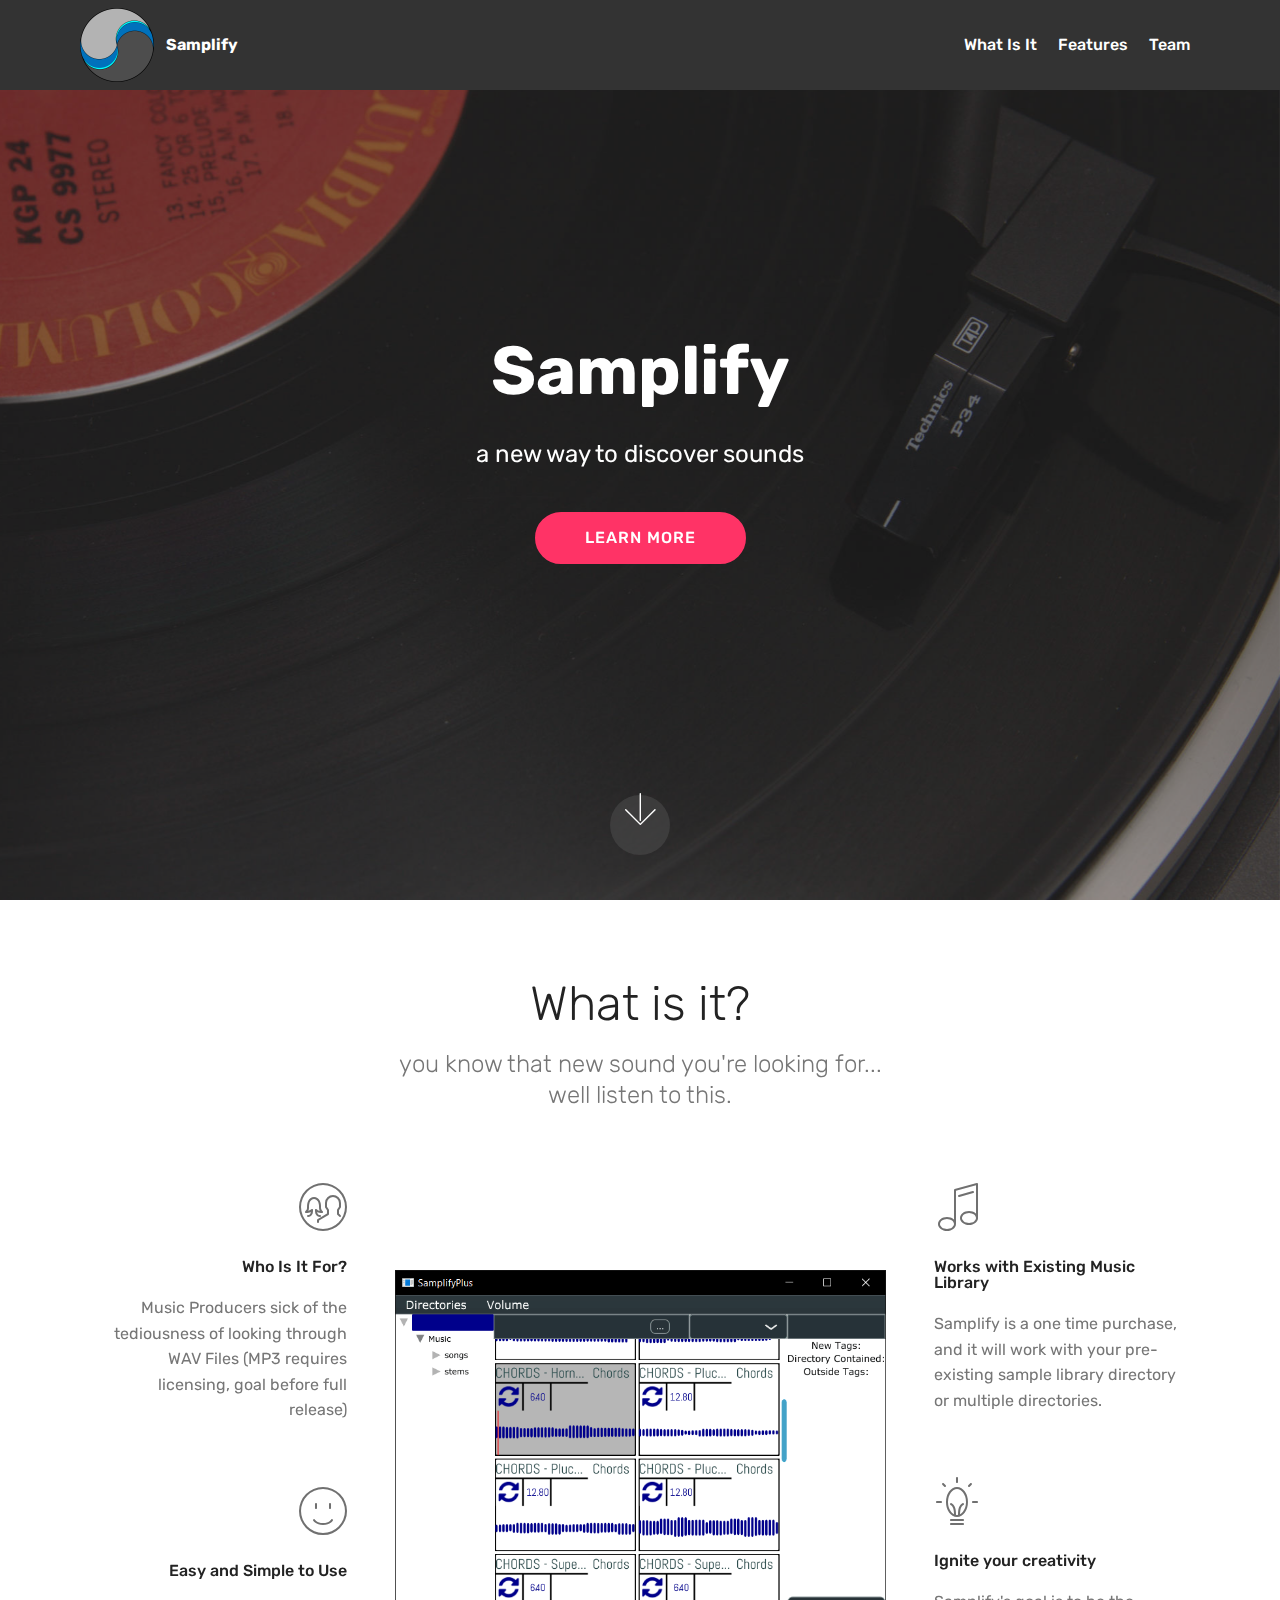
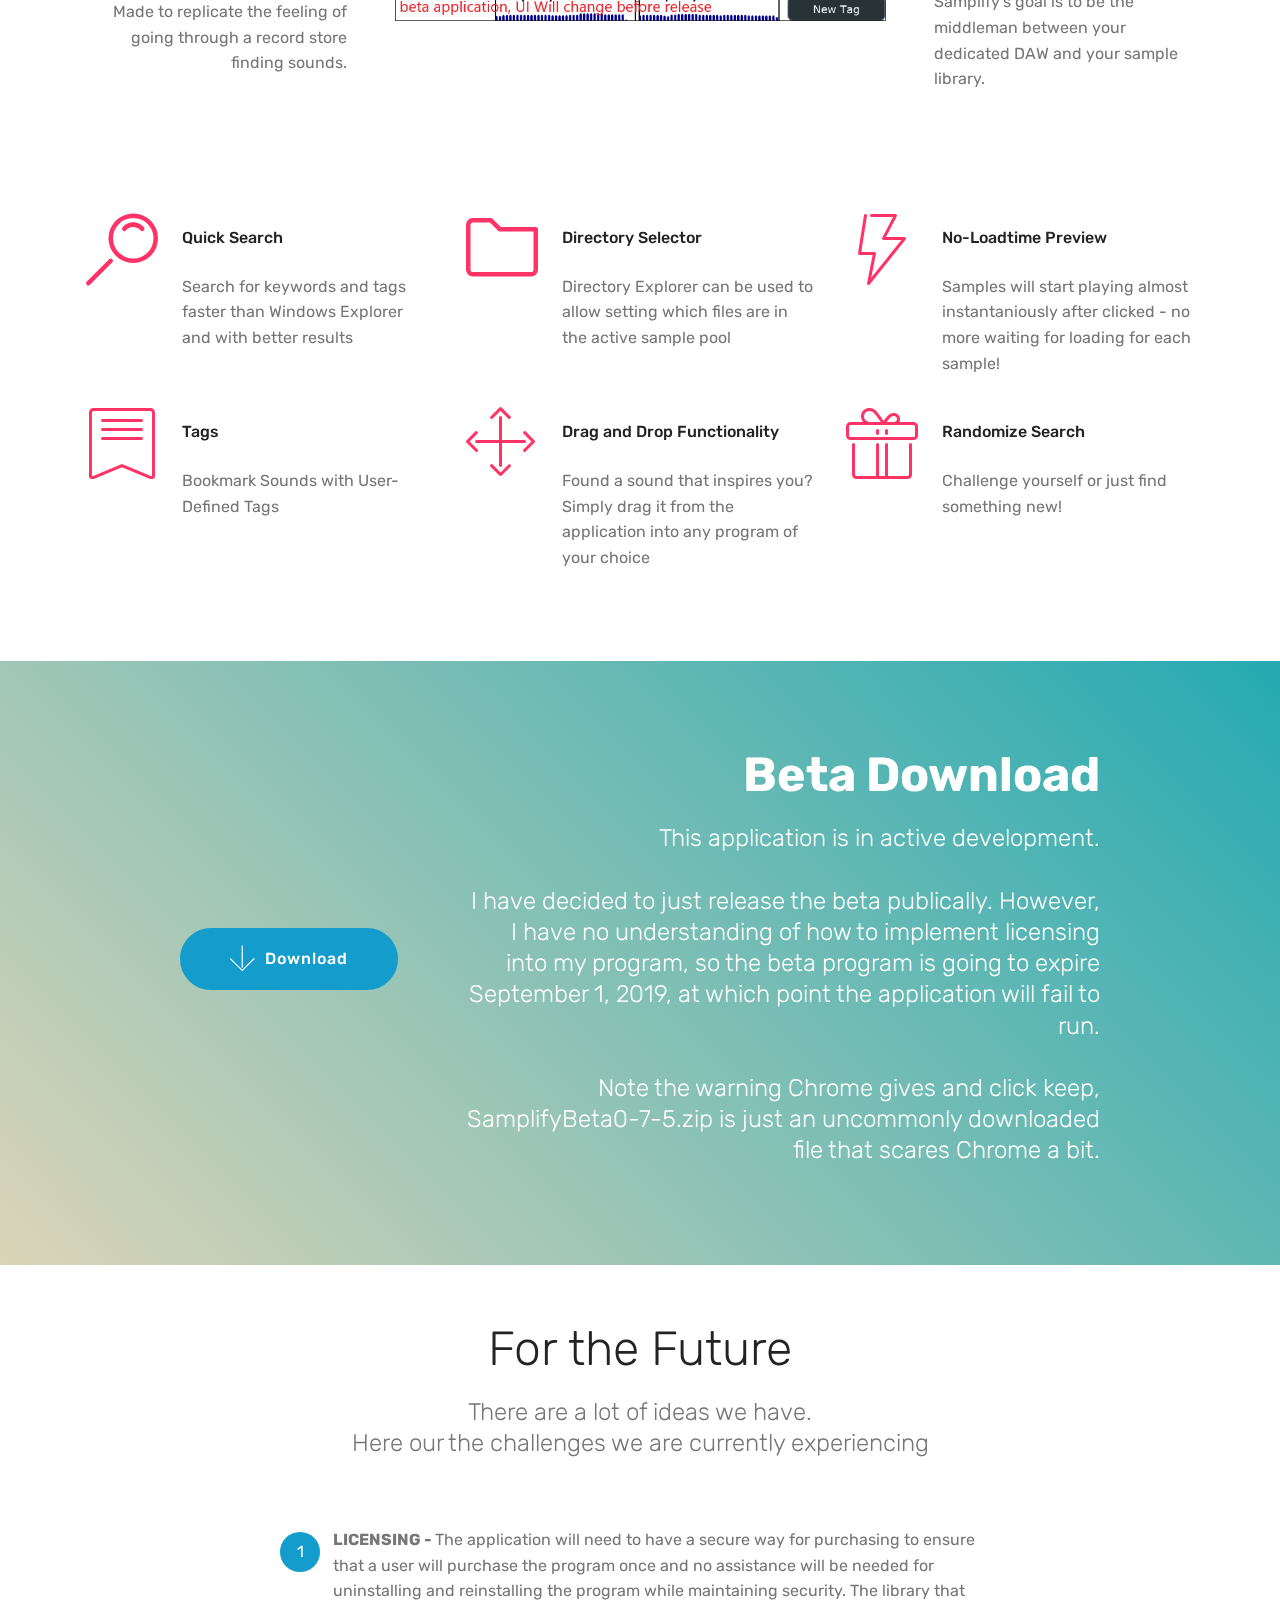
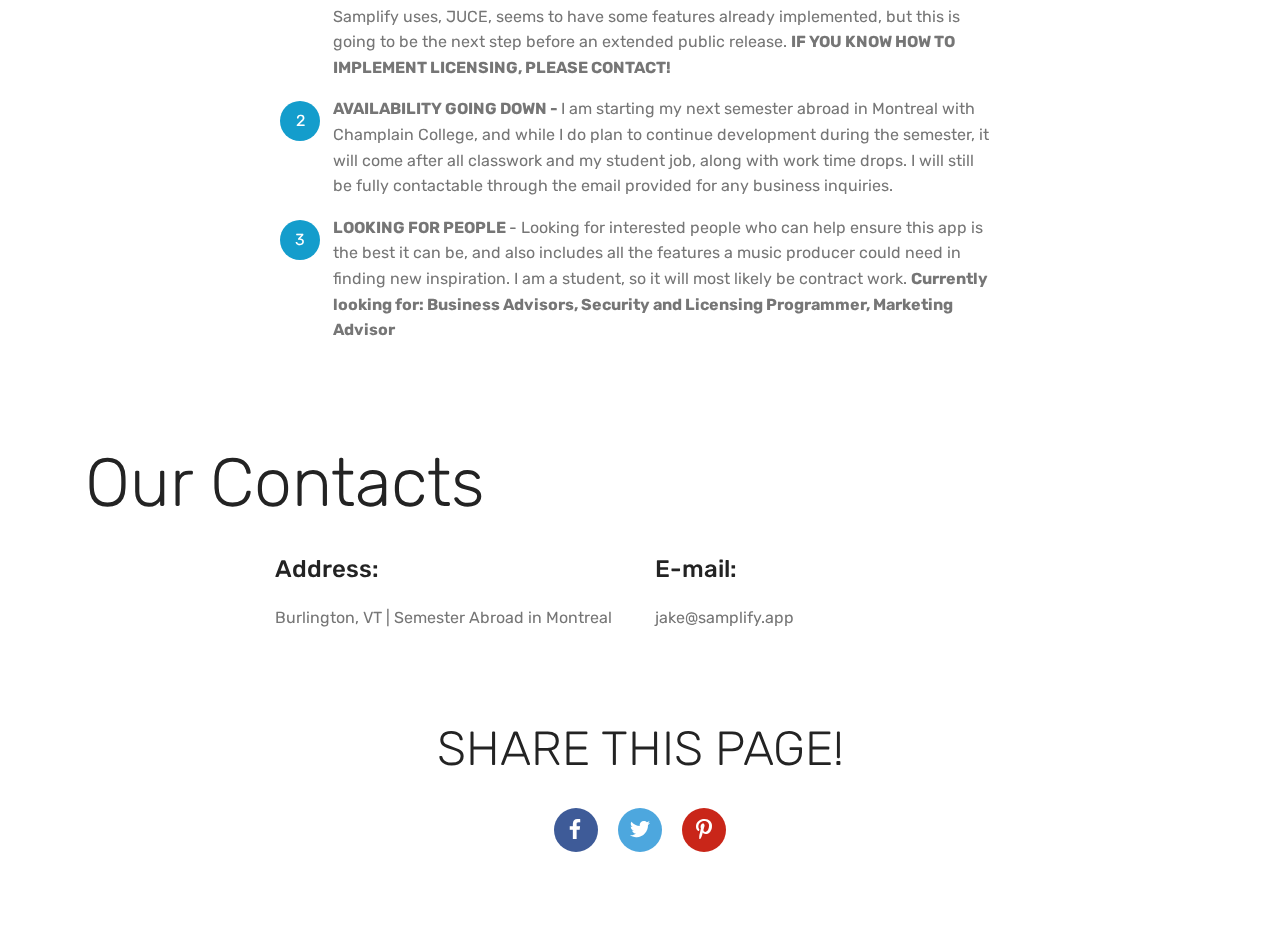
==== commit 3f520e52: "working on adding the check boxes instead of selected directory" ====
--- a/Reference/mobirise site/index.html
+++ b/Reference/mobirise site/index.html
@@ -7,17 +7,8 @@
   <meta name="generator" content="Mobirise v4.10.7, mobirise.com">
   <meta name="viewport" content="width=device-width, initial-scale=1, minimum-scale=1">
   <link rel="shortcut icon" href="assets/images/logo-148x148.png" type="image/x-icon">
-  <meta name="description" content="A New Way to Explore Your Sound Library">
-  
-  <meta property="og:title" content="Samplify">
-  <meta property="og:description" content="A New Way to Explore Your Sound Library.">
-  <meta property="og:image" content="assets/images/tempsnip-752x538.png">
-  <meta property="og:url" content="https://samplify.app">
-  
-  <meta property="twitter:title" content="Samplify">
-  <meta property="twitter:description" content="A New Way to Explore Your Sound Library.">
-  <meta property="twitter:image" content="assets/images/tempsnip-752x538.png">
-  <meta property="twitter:url" content="https://samplify.app">
+  <meta name="description" content="">
+  
   <title>Home</title>
   <link rel="stylesheet" href="assets/web/assets/mobirise-icons-bold/mobirise-icons-bold.css">
   <link rel="stylesheet" href="assets/web/assets/mobirise-icons/mobirise-icons.css">
@@ -74,7 +65,7 @@
     </nav>
 </section>
 
-<section class="engine"><a href="https://mobirise.info/c">site builder</a></section><section class="cid-rz4LRjuvwu mbr-fullscreen mbr-parallax-background" id="header2-1">
+<section class="engine"><a href="https://mobirise.info/r">bootstrap templates</a></section><section class="cid-rz4LRjuvwu mbr-fullscreen mbr-parallax-background" id="header2-1">
 
     
 
@@ -106,7 +97,7 @@
     
 
     <div class="container">
-        <h2 class="mbr-section-title pb-2 mbr-fonts-style display-2">Project Goals</h2>
+        <h2 class="mbr-section-title pb-2 mbr-fonts-style display-2">What is it?</h2>
         <h3 class="mbr-section-subtitle pb-3 mbr-fonts-style display-5">you know that new sound you're looking for...
 <div>well listen to this.</div></h3>
 
@@ -303,13 +294,43 @@
     <div class="container">
         <div class="row main justify-content-center">
             <div class="media-container-column col-12 col-lg-3 col-md-4">
-                <div class="mbr-section-btn align-left py-4"><a class="btn btn-primary display-4" href="https://forms.gle/GSXkpMCzmpNE3JJx8" target="_blank"><span class="mbri-letter mbr-iconfont mbr-iconfont-btn"></span>
-                    Beta Sign-up</a></div>
+                <div class="mbr-section-btn align-left py-4"><a class="btn btn-primary display-4" href="http://samplify.app/assets/SamplifyBeta0-7-5.zip" target="_blank"><span class="mbri-down mbr-iconfont mbr-iconfont-btn"></span>Download</a></div>
             </div>
             <div class="media-container-column title col-12 col-lg-7 col-md-6">
-                <h2 class="align-right mbr-bold mbr-white pb-3 mbr-fonts-style display-2">
-                    Looking for help!</h2>
-                <h3 class="mbr-section-subtitle align-right mbr-light mbr-white mbr-fonts-style display-5">This application is in active development. <br><br>I am looking for interested people who can help ensure this app is the best it can be, and also includes all the features a music producer could need in finding new inspiration.<br><br>Looking for Beta Applicants as well. All Beta copies will come with a kill date installed to minimize piracy as I do not know enough about DRM protection.<br><br>Please sign up for the beta with Google Forms using the link to potentially receive a beta copy of the program for free, as long as you send me feedback on features you want and what can be changed, as well as any bugs you may encounter.<br><br>The Application is Windows only in its current state, with Mac support being added as soon as possible.</h3>
+                <h2 class="align-right mbr-bold mbr-white pb-3 mbr-fonts-style display-2">Beta Download</h2>
+                <h3 class="mbr-section-subtitle align-right mbr-light mbr-white mbr-fonts-style display-5">This application is in active development. <br><br>I have decided to just release the beta publically. However, I have no understanding of how to implement licensing into my program, so the beta program is going to expire September 1, 2019, at which point the application will fail to run.<br><br>Note the warning Chrome gives and click keep, SamplifyBeta0-7-5.zip is just an uncommonly downloaded file that scares Chrome a bit.<br></h3>
+            </div>
+        </div>
+    </div>
+</section>
+
+<section class="mbr-section content4 cid-rzJ17ITjFY" id="content4-i">
+
+    
+
+    <div class="container">
+        <div class="media-container-row">
+            <div class="title col-12 col-md-8">
+                <h2 class="align-center pb-3 mbr-fonts-style display-2">For the Future</h2>
+                <h3 class="mbr-section-subtitle align-center mbr-light mbr-fonts-style display-5">There are a lot of ideas we have.<br>Here our the challenges we are currently experiencing</h3>
+                
+            </div>
+        </div>
+    </div>
+</section>
+
+<section class="mbr-section article content11 cid-rzJ1pjeJtt" id="content11-j">
+     
+
+    <div class="container">
+        <div class="media-container-row">
+            <div class="mbr-text counter-container col-12 col-md-8 mbr-fonts-style display-7">
+                <ol>
+                    <li><strong>LICENSING - </strong>The application will need to have a secure way for purchasing to ensure that a user will purchase the program once and no assistance will be needed for uninstalling and reinstalling the program while maintaining security. The library that Samplify uses, JUCE, seems to have some features already implemented, but this is going to be the next step before an extended public release.&nbsp;<strong>IF YOU KNOW HOW TO IMPLEMENT LICENSING, PLEASE CONTACT!</strong></li>
+                    <li><strong>AVAILABILITY GOING DOWN - </strong>I am starting my next semester abroad in Montreal with Champlain College, and while I do plan to continue development during the semester, it will come after all classwork and my student job, along with work time drops. I will still be fully contactable through the email provided for any business inquiries.</li>
+                    <li><strong>LOOKING FOR PEOPLE&nbsp;</strong>- 
+Looking for interested people who can help ensure this app is the best it can be, and also includes all the features a music producer could need in finding new inspiration. I am a student, so it will most likely be contract work.&nbsp;<strong>Currently looking for: Business Advisors,  Security and Licensing Programmer, Marketing Advisor</strong></li>
+                </ol>
             </div>
         </div>
     </div>
--- a/Reference/mobirise site/assets/mobirise/css/mbr-additional.css
+++ b/Reference/mobirise site/assets/mobirise/css/mbr-additional.css
@@ -1982,6 +1982,50 @@
 .cid-rz4X9EUew6 .btn {
   margin: 0 0 .5rem 0;
 }
+.cid-rzJ17ITjFY {
+  padding-top: 60px;
+  padding-bottom: 0px;
+  background-color: #ffffff;
+}
+.cid-rzJ17ITjFY .mbr-section-subtitle {
+  color: #767676;
+}
+.cid-rzJ1pjeJtt {
+  padding-top: 60px;
+  padding-bottom: 0px;
+  background-color: #ffffff;
+}
+.cid-rzJ1pjeJtt .counter-container {
+  color: #767676;
+}
+.cid-rzJ1pjeJtt .counter-container ol {
+  margin-bottom: 0;
+  counter-reset: myCounter;
+}
+.cid-rzJ1pjeJtt .counter-container ol li {
+  margin-bottom: 1rem;
+}
+.cid-rzJ1pjeJtt .counter-container ol li {
+  list-style: none;
+  padding-left: .5rem;
+}
+.cid-rzJ1pjeJtt .counter-container ol li:before {
+  position: absolute;
+  left: 0px;
+  margin-top: -10px;
+  counter-increment: myCounter;
+  content: counter(myCounter);
+  display: inline-block;
+  text-align: center;
+  margin: 5px 10px;
+  line-height: 40px;
+  transition: all .2s;
+  color: #ffffff;
+  background: #149dcc;
+  width: 40px;
+  height: 40px;
+  border-radius: 50%;
+}
 .cid-rz4N1LQY9K {
   padding-top: 90px;
   padding-bottom: 0px;
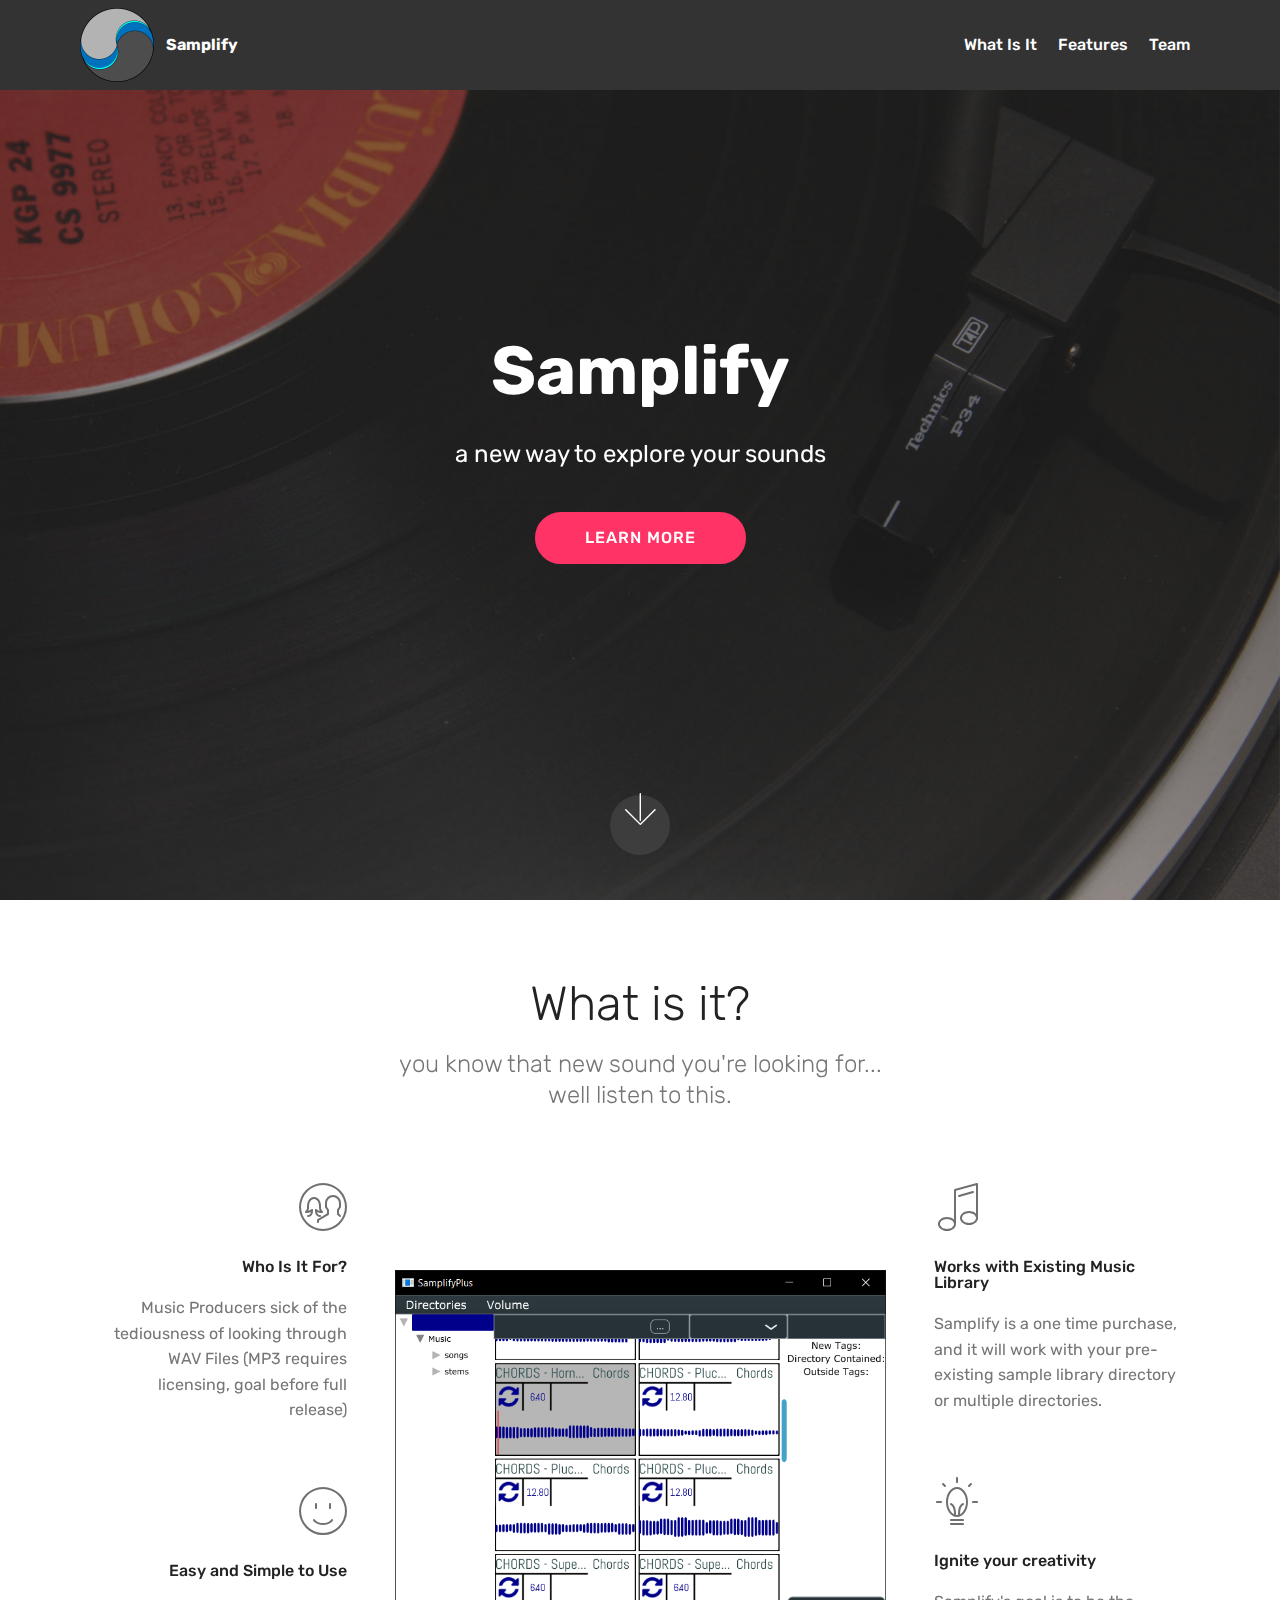
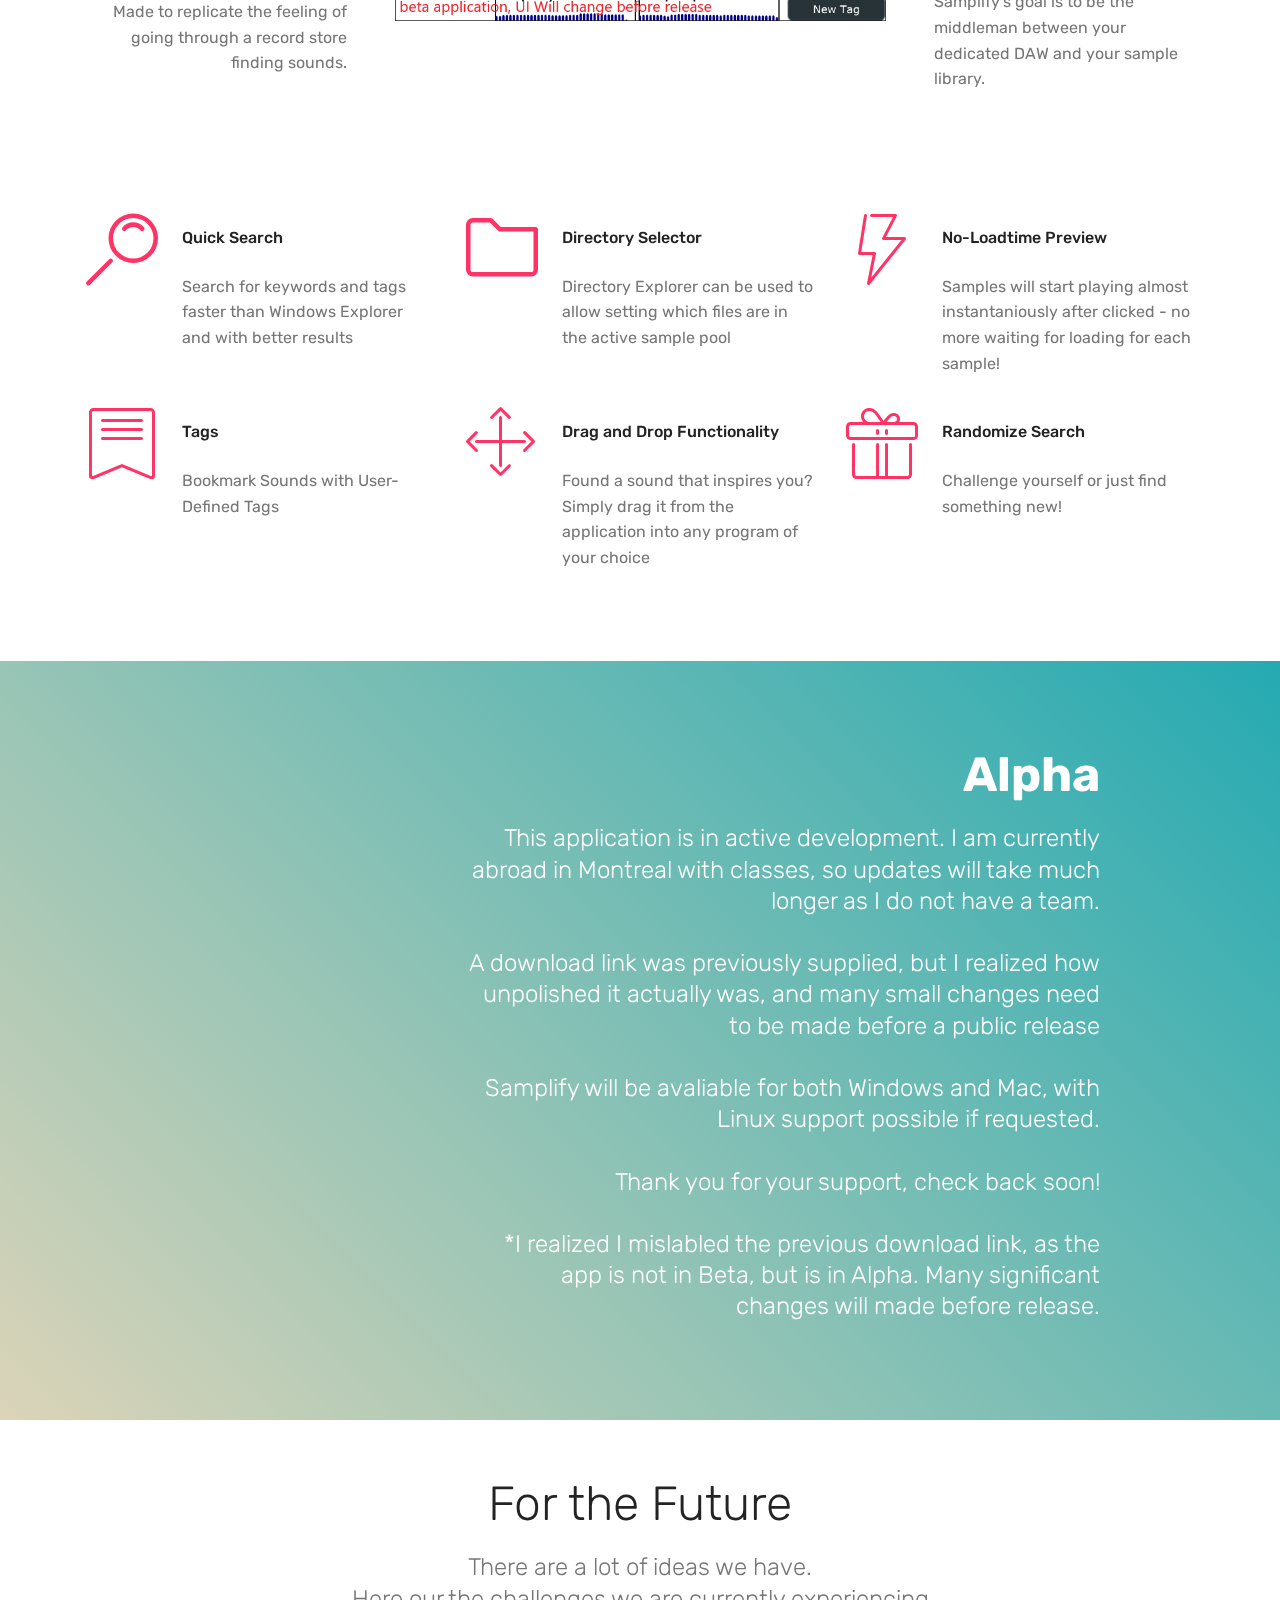
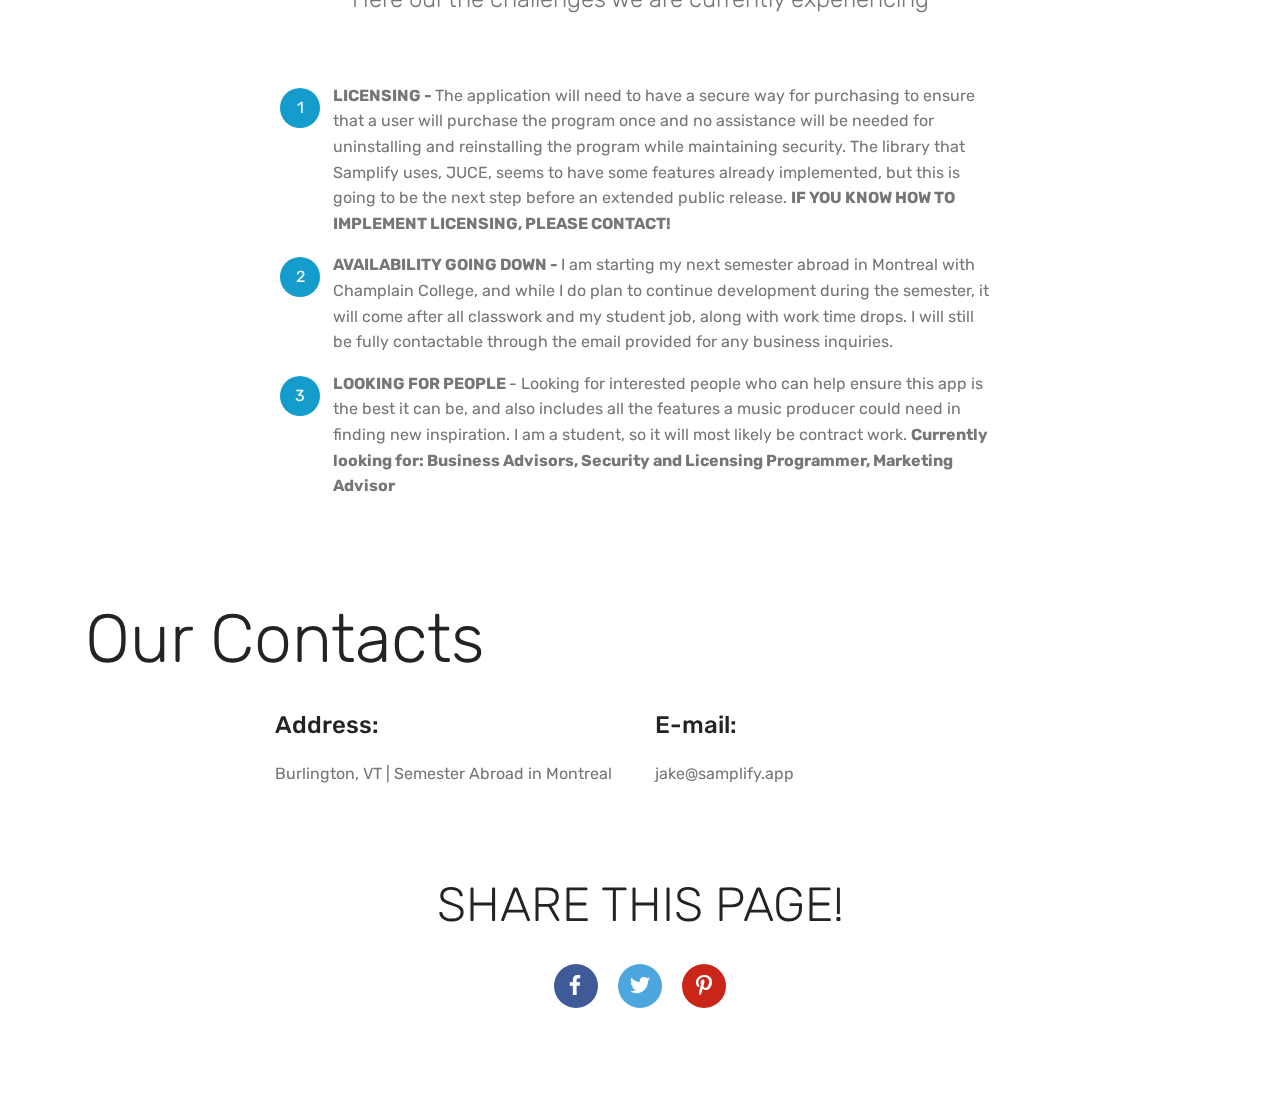
==== commit dfdceeab: "Directory Explorer Check System almost fully implemented, need to add the sample library check per b" ====
--- a/Reference/mobirise site/index.html
+++ b/Reference/mobirise site/index.html
@@ -8,6 +8,28 @@
   <meta name="viewport" content="width=device-width, initial-scale=1, minimum-scale=1">
   <link rel="shortcut icon" href="assets/images/logo-148x148.png" type="image/x-icon">
   <meta name="description" content="">
+  
+  <!-- Google Analytics -->
+  <meta property="og:title" content="Samplify">
+  <meta property="og:description" content="A New Way to Explore Your Sound Library.">
+  <meta property="og:image" content="assets/images/tempsnip-752x538.png">
+  <meta property="og:url" content="https://samplify.app">
+  
+  <meta property="twitter:title" content="Samplify">
+  <meta property="twitter:description" content="A New Way to Explore Your Sound Library.">
+  <meta property="twitter:image" content="assets/images/tempsnip-752x538.png">
+  <meta property="twitter:url" content="https://samplify.app">
+  
+  <!-- Global site tag (gtag.js) - Google Analytics -->
+	<script async src="https://www.googletagmanager.com/gtag/js?id=UA-145922695-1"></script>
+	<script>
+	  window.dataLayer = window.dataLayer || [];
+	  function gtag(){dataLayer.push(arguments);}
+	  gtag('js', new Date());
+
+	  gtag('config', 'UA-145922695-1');
+	</script>
+<!-- /Google Analytics -->
   
   <title>Home</title>
   <link rel="stylesheet" href="assets/web/assets/mobirise-icons-bold/mobirise-icons-bold.css">
@@ -25,6 +47,8 @@
   
 </head>
 <body>
+
+
   <section class="menu cid-rz4LOz7IQg" once="menu" id="menu1-0">
 
     
@@ -65,7 +89,7 @@
     </nav>
 </section>
 
-<section class="engine"><a href="https://mobirise.info/r">bootstrap templates</a></section><section class="cid-rz4LRjuvwu mbr-fullscreen mbr-parallax-background" id="header2-1">
+<section class="engine"><a href="https://mobirise.info/k">develop own website</a></section><section class="cid-rz4LRjuvwu mbr-fullscreen mbr-parallax-background" id="header2-1">
 
     
 
@@ -78,7 +102,7 @@
                     Samplify</h1>
                 
                 <p class="mbr-text pb-3 mbr-fonts-style display-5">
-                    a new way to discover sounds</p>
+                    a new way to explore your sounds</p>
                 <div class="mbr-section-btn"><a class="btn btn-md btn-secondary display-4" href="index.html#features12-c">LEARN MORE</a></div>
             </div>
         </div>
@@ -294,11 +318,11 @@
     <div class="container">
         <div class="row main justify-content-center">
             <div class="media-container-column col-12 col-lg-3 col-md-4">
-                <div class="mbr-section-btn align-left py-4"><a class="btn btn-primary display-4" href="http://samplify.app/assets/SamplifyBeta0-7-5.zip" target="_blank"><span class="mbri-down mbr-iconfont mbr-iconfont-btn"></span>Download</a></div>
+                
             </div>
             <div class="media-container-column title col-12 col-lg-7 col-md-6">
-                <h2 class="align-right mbr-bold mbr-white pb-3 mbr-fonts-style display-2">Beta Download</h2>
-                <h3 class="mbr-section-subtitle align-right mbr-light mbr-white mbr-fonts-style display-5">This application is in active development. <br><br>I have decided to just release the beta publically. However, I have no understanding of how to implement licensing into my program, so the beta program is going to expire September 1, 2019, at which point the application will fail to run.<br><br>Note the warning Chrome gives and click keep, SamplifyBeta0-7-5.zip is just an uncommonly downloaded file that scares Chrome a bit.<br></h3>
+                <h2 class="align-right mbr-bold mbr-white pb-3 mbr-fonts-style display-2">Alpha</h2>
+                <h3 class="mbr-section-subtitle align-right mbr-light mbr-white mbr-fonts-style display-5">This application is in active development. I am currently abroad in Montreal with classes, so updates will take much longer as I do not have a team.<br><br>A download link was previously supplied, but I realized how unpolished it actually was, and many small changes need to be made before a public release<br><br>Samplify will be avaliable for both Windows and Mac, with Linux support possible if requested.<br><br>Thank you for your support, check back soon!<br><br>*I realized I mislabled the previous download link, as the app is not in Beta, but is in Alpha. Many significant changes will made before release.</h3>
             </div>
         </div>
     </div>
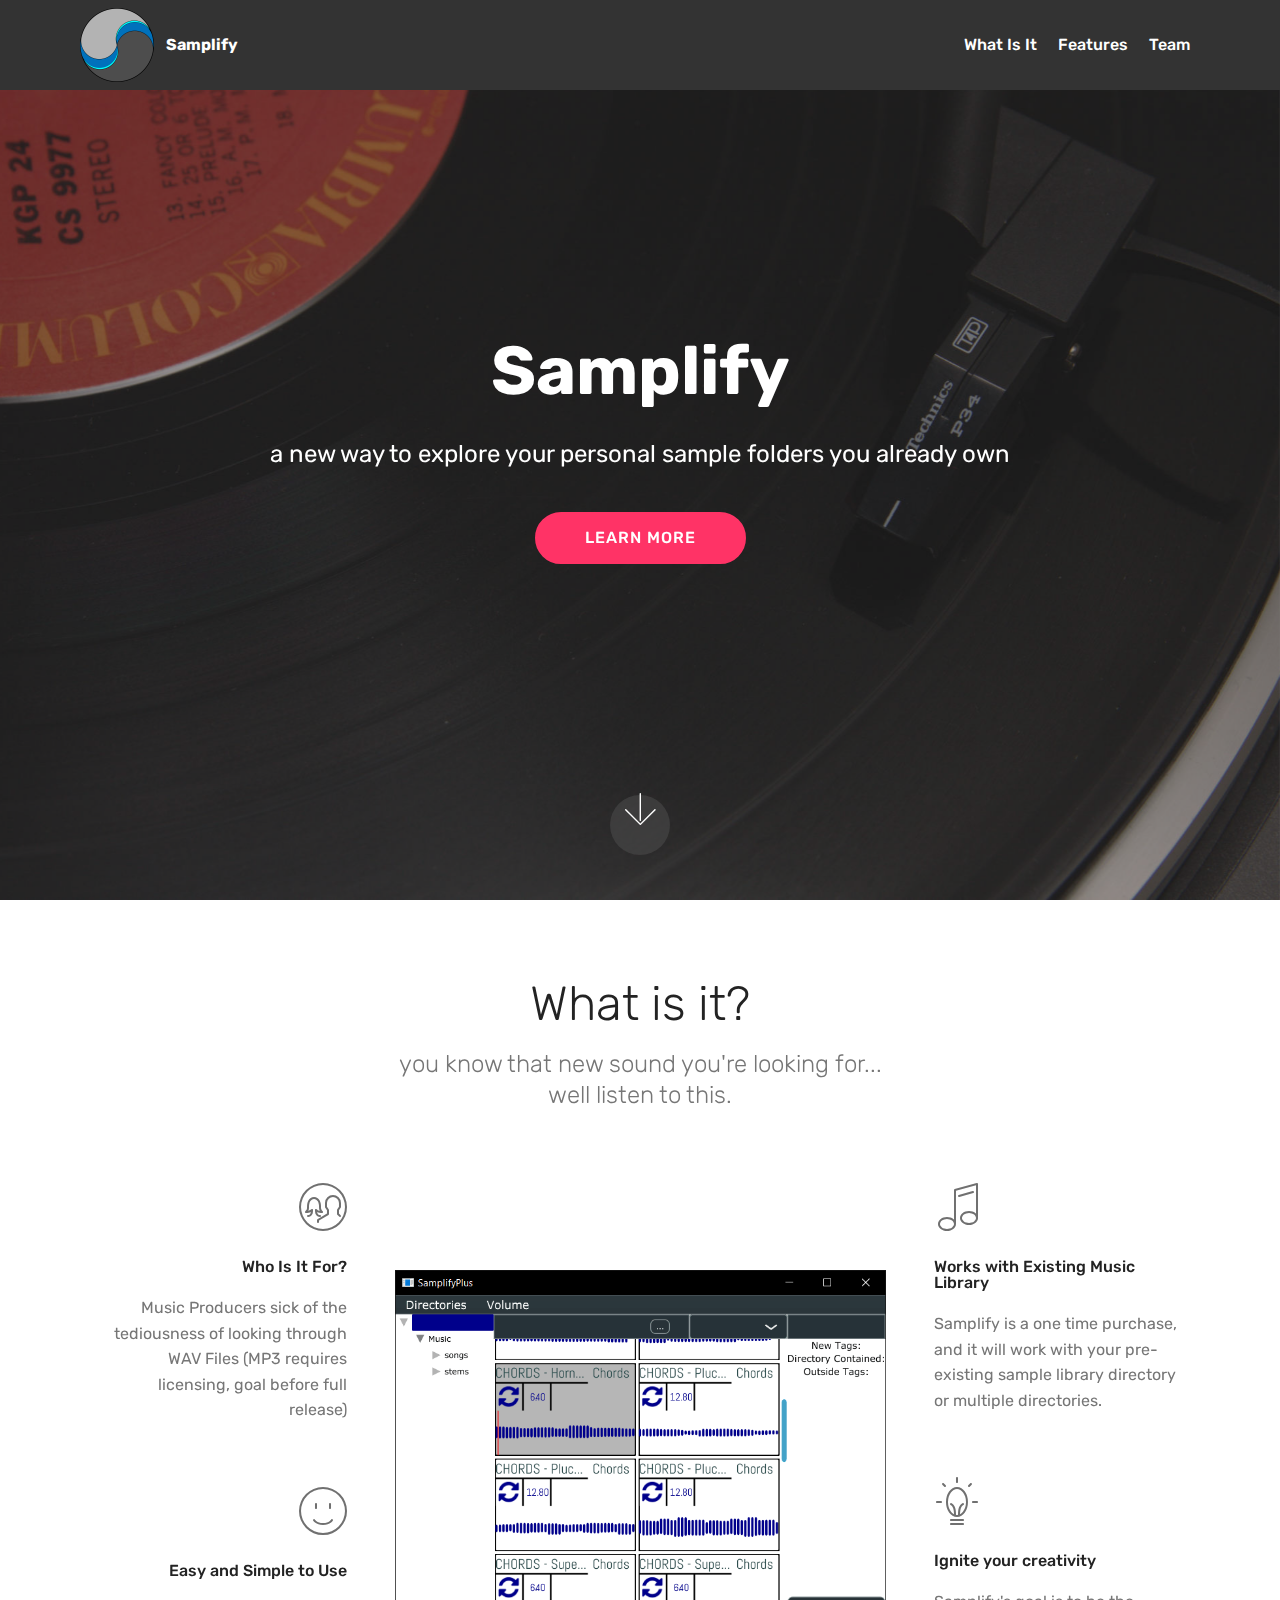
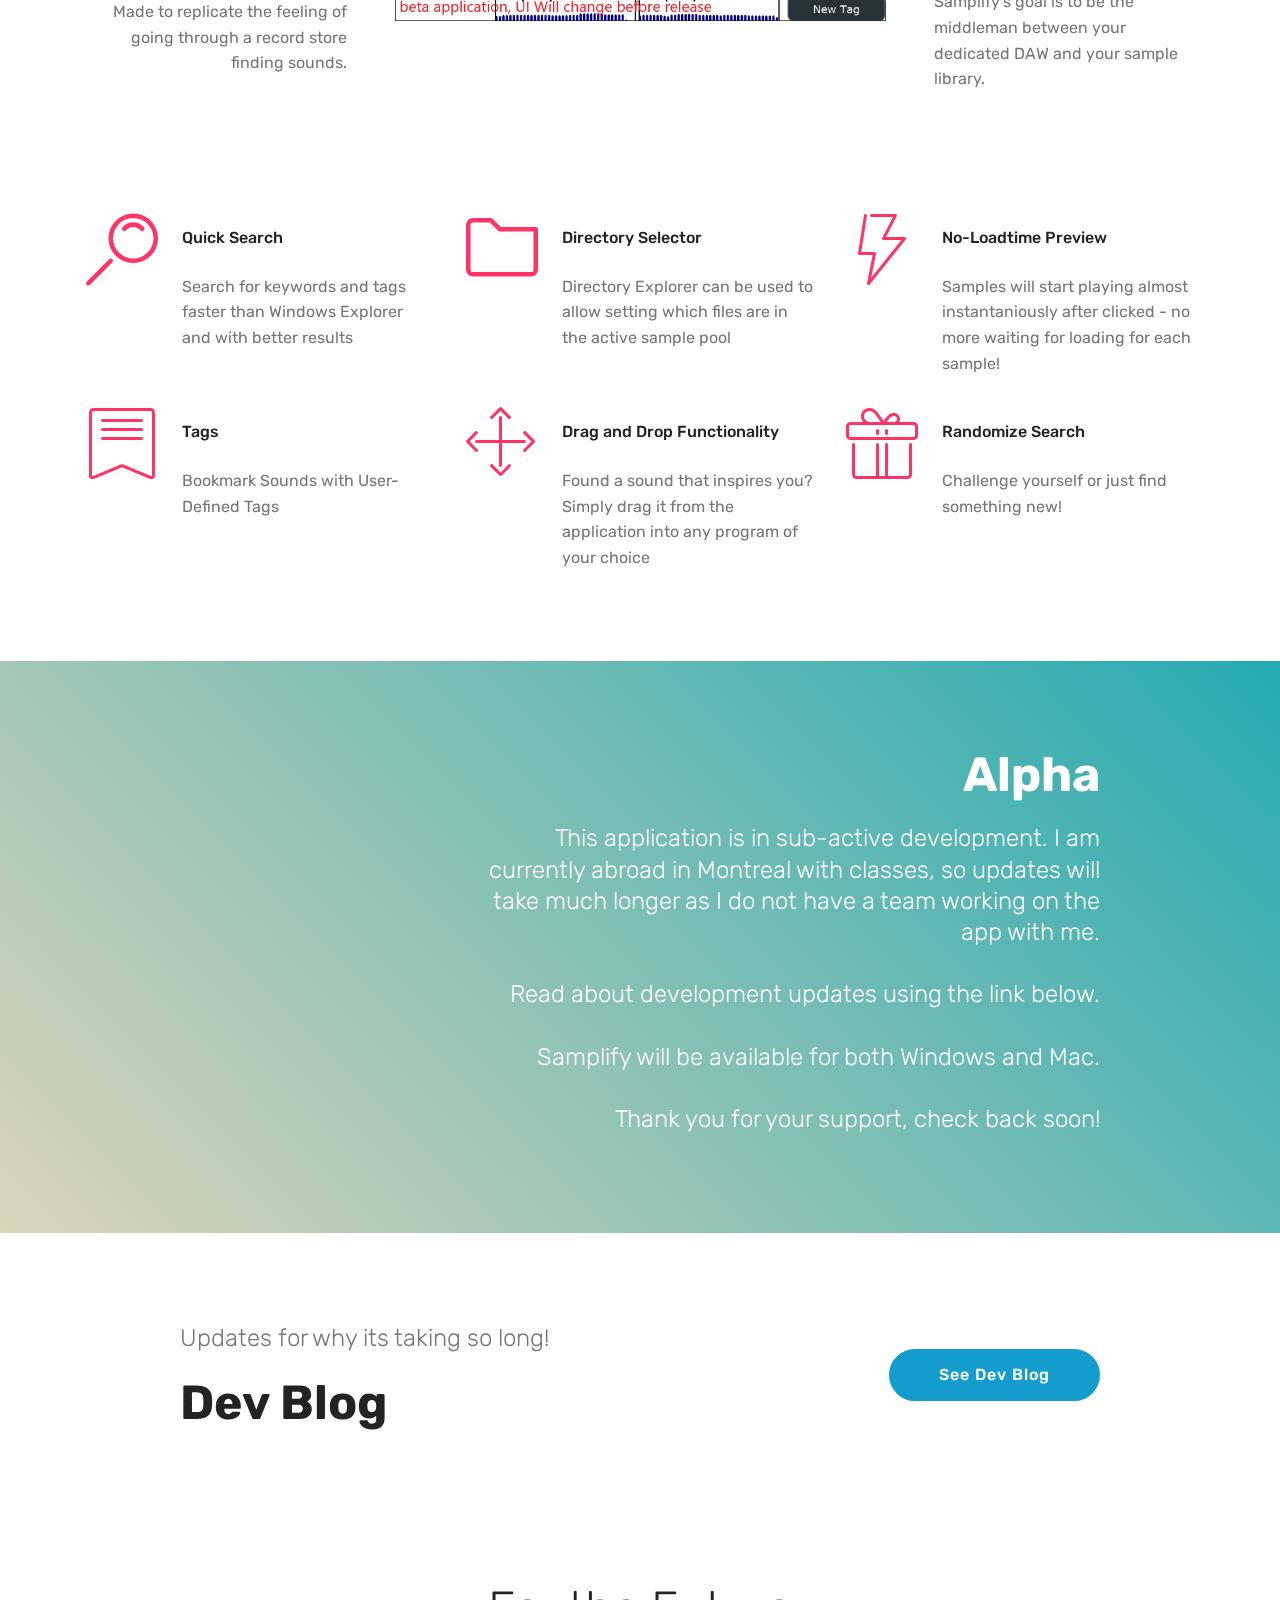
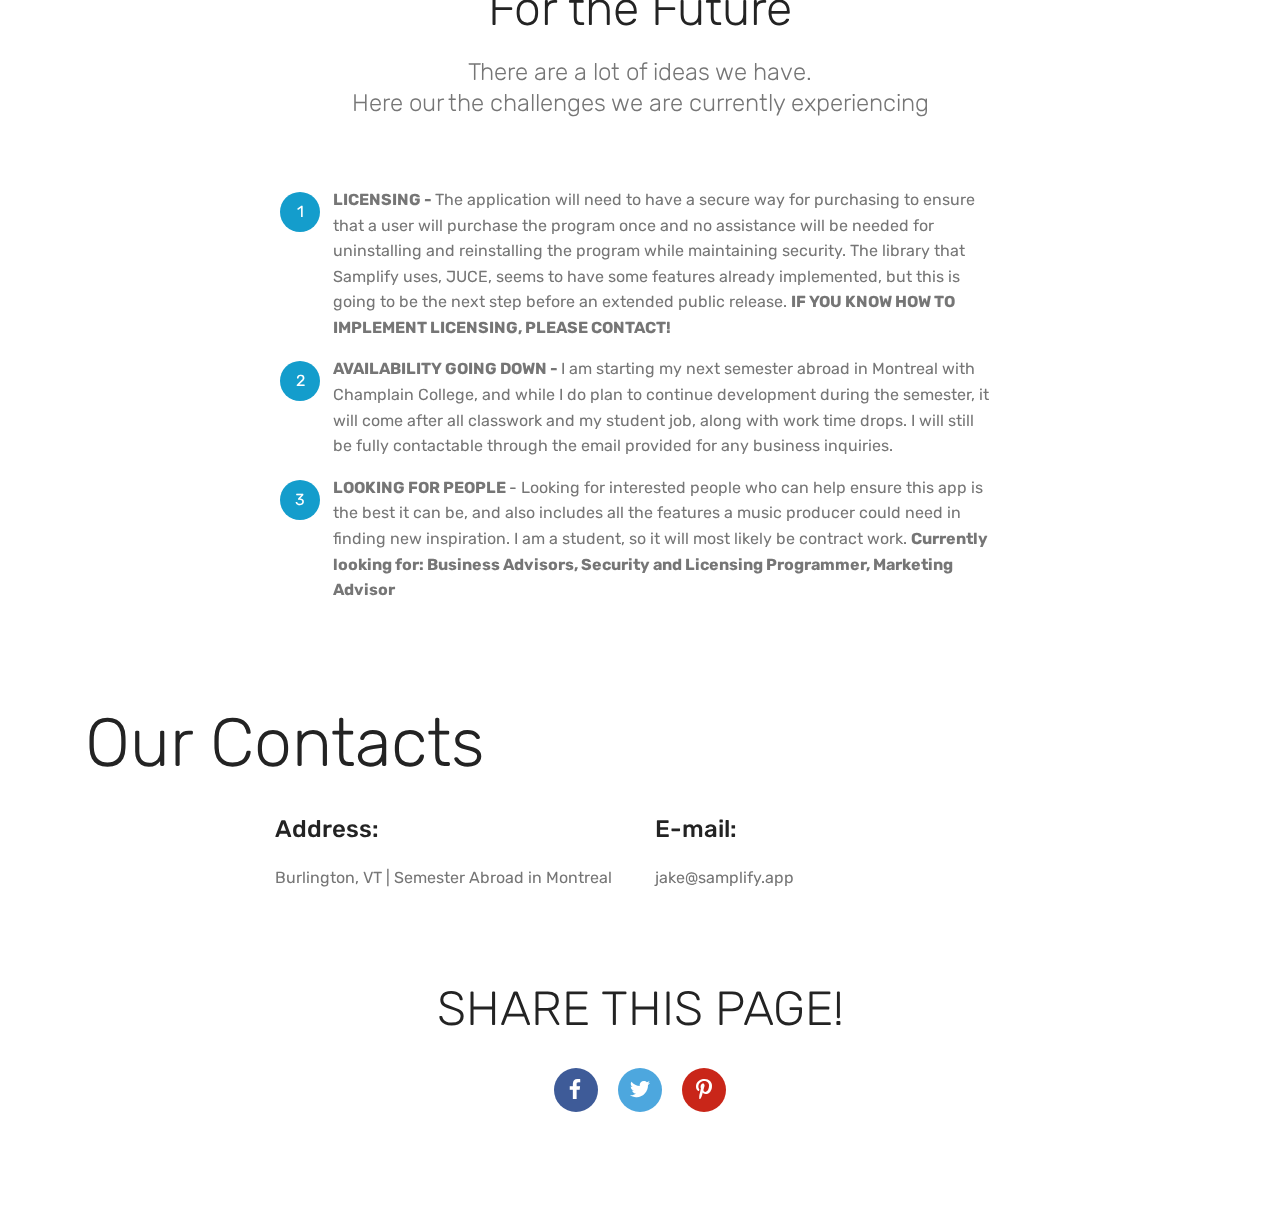
==== commit c4ae0b9f: "more broken, many files deleted that I thought would need to be redone or were not being used. need " ====
--- a/Reference/mobirise site/index.html
+++ b/Reference/mobirise site/index.html
@@ -8,28 +8,6 @@
   <meta name="viewport" content="width=device-width, initial-scale=1, minimum-scale=1">
   <link rel="shortcut icon" href="assets/images/logo-148x148.png" type="image/x-icon">
   <meta name="description" content="">
-  
-  <!-- Google Analytics -->
-  <meta property="og:title" content="Samplify">
-  <meta property="og:description" content="A New Way to Explore Your Sound Library.">
-  <meta property="og:image" content="assets/images/tempsnip-752x538.png">
-  <meta property="og:url" content="https://samplify.app">
-  
-  <meta property="twitter:title" content="Samplify">
-  <meta property="twitter:description" content="A New Way to Explore Your Sound Library.">
-  <meta property="twitter:image" content="assets/images/tempsnip-752x538.png">
-  <meta property="twitter:url" content="https://samplify.app">
-  
-  <!-- Global site tag (gtag.js) - Google Analytics -->
-	<script async src="https://www.googletagmanager.com/gtag/js?id=UA-145922695-1"></script>
-	<script>
-	  window.dataLayer = window.dataLayer || [];
-	  function gtag(){dataLayer.push(arguments);}
-	  gtag('js', new Date());
-
-	  gtag('config', 'UA-145922695-1');
-	</script>
-<!-- /Google Analytics -->
   
   <title>Home</title>
   <link rel="stylesheet" href="assets/web/assets/mobirise-icons-bold/mobirise-icons-bold.css">
@@ -48,6 +26,28 @@
 </head>
 <body>
 
+<!-- Google Analytics -->
+  <meta property="og:title" content="Samplify">
+  <meta property="og:description" content="A New Way to Explore Your Sound Library.">
+  <meta property="og:image" content="assets/images/tempsnip-752x538.png">
+  <meta property="og:url" content="https://samplify.app">
+  
+  <meta property="twitter:title" content="Samplify">
+  <meta property="twitter:description" content="A New Way to Explore Your Sound Library.">
+  <meta property="twitter:image" content="assets/images/tempsnip-752x538.png">
+  <meta property="twitter:url" content="https://samplify.app">
+  
+  <!-- Global site tag (gtag.js) - Google Analytics -->
+	<script async src="https://www.googletagmanager.com/gtag/js?id=UA-145922695-1"></script>
+	<script>
+	  window.dataLayer = window.dataLayer || [];
+	  function gtag(){dataLayer.push(arguments);}
+	  gtag('js', new Date());
+
+	  gtag('config', 'UA-145922695-1');
+	</script>
+<!-- /Google Analytics -->
+
 
   <section class="menu cid-rz4LOz7IQg" once="menu" id="menu1-0">
 
@@ -89,7 +89,7 @@
     </nav>
 </section>
 
-<section class="engine"><a href="https://mobirise.info/k">develop own website</a></section><section class="cid-rz4LRjuvwu mbr-fullscreen mbr-parallax-background" id="header2-1">
+<section class="engine"><a href="https://mobirise.info/w">free html5 templates</a></section><section class="cid-rz4LRjuvwu mbr-fullscreen mbr-parallax-background" id="header2-1">
 
     
 
@@ -102,7 +102,7 @@
                     Samplify</h1>
                 
                 <p class="mbr-text pb-3 mbr-fonts-style display-5">
-                    a new way to explore your sounds</p>
+                    a new way to explore your personal sample folders you already own</p>
                 <div class="mbr-section-btn"><a class="btn btn-md btn-secondary display-4" href="index.html#features12-c">LEARN MORE</a></div>
             </div>
         </div>
@@ -322,7 +322,25 @@
             </div>
             <div class="media-container-column title col-12 col-lg-7 col-md-6">
                 <h2 class="align-right mbr-bold mbr-white pb-3 mbr-fonts-style display-2">Alpha</h2>
-                <h3 class="mbr-section-subtitle align-right mbr-light mbr-white mbr-fonts-style display-5">This application is in active development. I am currently abroad in Montreal with classes, so updates will take much longer as I do not have a team.<br><br>A download link was previously supplied, but I realized how unpolished it actually was, and many small changes need to be made before a public release<br><br>Samplify will be avaliable for both Windows and Mac, with Linux support possible if requested.<br><br>Thank you for your support, check back soon!<br><br>*I realized I mislabled the previous download link, as the app is not in Beta, but is in Alpha. Many significant changes will made before release.</h3>
+                <h3 class="mbr-section-subtitle align-right mbr-light mbr-white mbr-fonts-style display-5">This application is in sub-active development. I am currently abroad in Montreal with classes, so updates will take much longer as I do not have a team working on the app with me.<br><br><div><span style="font-size: 1.5rem; background-color: initial;">Read about development updates using the link below.</span><br></div><div><br></div><div>Samplify will be available for both Windows and Mac.</div><div><br></div><div>Thank you for your support, check back soon!</div></h3>
+            </div>
+        </div>
+    </div>
+</section>
+
+<section class="mbr-section info1 cid-rBByIBV6qf" id="info1-o">
+
+    
+
+    
+    <div class="container">
+        <div class="row justify-content-center content-row">
+            <div class="media-container-column title col-12 col-lg-7 col-md-6">
+                <h3 class="mbr-section-subtitle align-left mbr-light pb-3 mbr-fonts-style display-5">Updates for why its taking so long!</h3>
+                <h2 class="align-left mbr-bold mbr-fonts-style display-2">Dev Blog</h2>
+            </div>
+            <div class="media-container-column col-12 col-lg-3 col-md-4">
+                <div class="mbr-section-btn align-right py-4"><a class="btn btn-primary display-4" href="page1.html#accordion1-q">See Dev Blog</a></div>
             </div>
         </div>
     </div>
--- a/Reference/mobirise site/assets/mobirise/css/mbr-additional.css
+++ b/Reference/mobirise site/assets/mobirise/css/mbr-additional.css
@@ -1982,6 +1982,17 @@
 .cid-rz4X9EUew6 .btn {
   margin: 0 0 .5rem 0;
 }
+.cid-rBByIBV6qf {
+  padding-top: 90px;
+  padding-bottom: 90px;
+  background-color: #ffffff;
+}
+.cid-rBByIBV6qf .mbr-section-subtitle {
+  color: #767676;
+}
+.cid-rBByIBV6qf .btn {
+  margin: 0 0 .5rem 0;
+}
 .cid-rzJ17ITjFY {
   padding-top: 60px;
   padding-bottom: 0px;
@@ -2084,3 +2095,456 @@
     font-size: 20px !important;
   }
 }
+.cid-rz4LOz7IQg .navbar {
+  padding: .5rem 0;
+  background: #333333;
+  transition: none;
+  min-height: 77px;
+}
+.cid-rz4LOz7IQg .navbar-dropdown.bg-color.transparent.opened {
+  background: #333333;
+}
+.cid-rz4LOz7IQg a {
+  font-style: normal;
+}
+.cid-rz4LOz7IQg .nav-item span {
+  padding-right: 0.4em;
+  line-height: 0.5em;
+  vertical-align: text-bottom;
+  position: relative;
+  text-decoration: none;
+}
+.cid-rz4LOz7IQg .nav-item a {
+  display: -webkit-flex;
+  align-items: center;
+  justify-content: center;
+  padding: 0.7rem 0 !important;
+  margin: 0rem .65rem !important;
+  -webkit-align-items: center;
+  -webkit-justify-content: center;
+}
+.cid-rz4LOz7IQg .nav-item:focus,
+.cid-rz4LOz7IQg .nav-link:focus {
+  outline: none;
+}
+.cid-rz4LOz7IQg .btn {
+  padding: 0.4rem 1.5rem;
+  display: -webkit-inline-flex;
+  align-items: center;
+  -webkit-align-items: center;
+}
+.cid-rz4LOz7IQg .btn .mbr-iconfont {
+  font-size: 1.6rem;
+}
+.cid-rz4LOz7IQg .menu-logo {
+  margin-right: auto;
+}
+.cid-rz4LOz7IQg .menu-logo .navbar-brand {
+  display: flex;
+  margin-left: 5rem;
+  padding: 0;
+  transition: padding .2s;
+  min-height: 3.8rem;
+  -webkit-align-items: center;
+  align-items: center;
+}
+.cid-rz4LOz7IQg .menu-logo .navbar-brand .navbar-caption-wrap {
+  display: flex;
+  -webkit-align-items: center;
+  align-items: center;
+  word-break: break-word;
+  min-width: 7rem;
+  margin: .3rem 0;
+}
+.cid-rz4LOz7IQg .menu-logo .navbar-brand .navbar-caption-wrap .navbar-caption {
+  line-height: 1.2rem !important;
+  padding-right: 2rem;
+}
+.cid-rz4LOz7IQg .menu-logo .navbar-brand .navbar-logo {
+  font-size: 4rem;
+  transition: font-size 0.25s;
+}
+.cid-rz4LOz7IQg .menu-logo .navbar-brand .navbar-logo img {
+  display: flex;
+}
+.cid-rz4LOz7IQg .menu-logo .navbar-brand .navbar-logo .mbr-iconfont {
+  transition: font-size 0.25s;
+}
+.cid-rz4LOz7IQg .menu-logo .navbar-brand .navbar-logo a {
+  display: inline-flex;
+}
+.cid-rz4LOz7IQg .navbar-toggleable-sm .navbar-collapse {
+  justify-content: flex-end;
+  -webkit-justify-content: flex-end;
+  padding-right: 5rem;
+  width: auto;
+}
+.cid-rz4LOz7IQg .navbar-toggleable-sm .navbar-collapse .navbar-nav {
+  flex-wrap: wrap;
+  -webkit-flex-wrap: wrap;
+  padding-left: 0;
+}
+.cid-rz4LOz7IQg .navbar-toggleable-sm .navbar-collapse .navbar-nav .nav-item {
+  -webkit-align-self: center;
+  align-self: center;
+}
+.cid-rz4LOz7IQg .navbar-toggleable-sm .navbar-collapse .navbar-buttons {
+  padding-left: 0;
+  padding-bottom: 0;
+}
+.cid-rz4LOz7IQg .dropdown .dropdown-menu {
+  background: #333333;
+  display: none;
+  position: absolute;
+  min-width: 5rem;
+  padding-top: 1.4rem;
+  padding-bottom: 1.4rem;
+  text-align: left;
+}
+.cid-rz4LOz7IQg .dropdown .dropdown-menu .dropdown-item {
+  width: auto;
+  padding: 0.235em 1.5385em 0.235em 1.5385em !important;
+}
+.cid-rz4LOz7IQg .dropdown .dropdown-menu .dropdown-item::after {
+  right: 0.5rem;
+}
+.cid-rz4LOz7IQg .dropdown .dropdown-menu .dropdown-submenu {
+  margin: 0;
+}
+.cid-rz4LOz7IQg .dropdown.open > .dropdown-menu {
+  display: block;
+}
+.cid-rz4LOz7IQg .navbar-toggleable-sm.opened:after {
+  position: absolute;
+  width: 100vw;
+  height: 100vh;
+  content: '';
+  background-color: rgba(0, 0, 0, 0.1);
+  left: 0;
+  bottom: 0;
+  transform: translateY(100%);
+  -webkit-transform: translateY(100%);
+  z-index: 1000;
+}
+.cid-rz4LOz7IQg .navbar.navbar-short {
+  min-height: 60px;
+  transition: all .2s;
+}
+.cid-rz4LOz7IQg .navbar.navbar-short .navbar-toggler-right {
+  top: 20px;
+}
+.cid-rz4LOz7IQg .navbar.navbar-short .navbar-logo a {
+  font-size: 2.5rem !important;
+  line-height: 2.5rem;
+  transition: font-size 0.25s;
+}
+.cid-rz4LOz7IQg .navbar.navbar-short .navbar-logo a .mbr-iconfont {
+  font-size: 2.5rem !important;
+}
+.cid-rz4LOz7IQg .navbar.navbar-short .navbar-logo a img {
+  height: 3rem !important;
+}
+.cid-rz4LOz7IQg .navbar.navbar-short .navbar-brand {
+  min-height: 3rem;
+}
+.cid-rz4LOz7IQg button.navbar-toggler {
+  width: 31px;
+  height: 18px;
+  cursor: pointer;
+  transition: all .2s;
+  top: 1.5rem;
+  right: 1rem;
+}
+.cid-rz4LOz7IQg button.navbar-toggler:focus {
+  outline: none;
+}
+.cid-rz4LOz7IQg button.navbar-toggler .hamburger span {
+  position: absolute;
+  right: 0;
+  width: 30px;
+  height: 2px;
+  border-right: 5px;
+  background-color: #ffffff;
+}
+.cid-rz4LOz7IQg button.navbar-toggler .hamburger span:nth-child(1) {
+  top: 0;
+  transition: all .2s;
+}
+.cid-rz4LOz7IQg button.navbar-toggler .hamburger span:nth-child(2) {
+  top: 8px;
+  transition: all .15s;
+}
+.cid-rz4LOz7IQg button.navbar-toggler .hamburger span:nth-child(3) {
+  top: 8px;
+  transition: all .15s;
+}
+.cid-rz4LOz7IQg button.navbar-toggler .hamburger span:nth-child(4) {
+  top: 16px;
+  transition: all .2s;
+}
+.cid-rz4LOz7IQg nav.opened .hamburger span:nth-child(1) {
+  top: 8px;
+  width: 0;
+  opacity: 0;
+  right: 50%;
+  transition: all .2s;
+}
+.cid-rz4LOz7IQg nav.opened .hamburger span:nth-child(2) {
+  -webkit-transform: rotate(45deg);
+  transform: rotate(45deg);
+  transition: all .25s;
+}
+.cid-rz4LOz7IQg nav.opened .hamburger span:nth-child(3) {
+  -webkit-transform: rotate(-45deg);
+  transform: rotate(-45deg);
+  transition: all .25s;
+}
+.cid-rz4LOz7IQg nav.opened .hamburger span:nth-child(4) {
+  top: 8px;
+  width: 0;
+  opacity: 0;
+  right: 50%;
+  transition: all .2s;
+}
+.cid-rz4LOz7IQg .collapsed.navbar-expand {
+  flex-direction: column;
+  -webkit-flex-direction: column;
+}
+.cid-rz4LOz7IQg .collapsed .btn {
+  display: -webkit-flex;
+}
+.cid-rz4LOz7IQg .collapsed .navbar-collapse {
+  display: none !important;
+  padding-right: 0 !important;
+}
+.cid-rz4LOz7IQg .collapsed .navbar-collapse.collapsing,
+.cid-rz4LOz7IQg .collapsed .navbar-collapse.show {
+  display: block !important;
+}
+.cid-rz4LOz7IQg .collapsed .navbar-collapse.collapsing .navbar-nav,
+.cid-rz4LOz7IQg .collapsed .navbar-collapse.show .navbar-nav {
+  display: block;
+  text-align: center;
+}
+.cid-rz4LOz7IQg .collapsed .navbar-collapse.collapsing .navbar-nav .nav-item,
+.cid-rz4LOz7IQg .collapsed .navbar-collapse.show .navbar-nav .nav-item {
+  clear: both;
+}
+.cid-rz4LOz7IQg .collapsed .navbar-collapse.collapsing .navbar-nav .nav-item:last-child,
+.cid-rz4LOz7IQg .collapsed .navbar-collapse.show .navbar-nav .nav-item:last-child {
+  margin-bottom: 1rem;
+}
+.cid-rz4LOz7IQg .collapsed .navbar-collapse.collapsing .navbar-buttons,
+.cid-rz4LOz7IQg .collapsed .navbar-collapse.show .navbar-buttons {
+  text-align: center;
+}
+.cid-rz4LOz7IQg .collapsed .navbar-collapse.collapsing .navbar-buttons:last-child,
+.cid-rz4LOz7IQg .collapsed .navbar-collapse.show .navbar-buttons:last-child {
+  margin-bottom: 1rem;
+}
+@media (min-width: 1024px) {
+  .cid-rz4LOz7IQg .collapsed:not(.navbar-short) .navbar-collapse {
+    max-height: calc(98.5vh - 4.6rem);
+  }
+}
+.cid-rz4LOz7IQg .collapsed button.navbar-toggler {
+  display: block;
+}
+.cid-rz4LOz7IQg .collapsed .navbar-brand {
+  margin-left: 1rem !important;
+}
+.cid-rz4LOz7IQg .collapsed .navbar-toggleable-sm {
+  flex-direction: column;
+  -webkit-flex-direction: column;
+}
+.cid-rz4LOz7IQg .collapsed .dropdown .dropdown-menu {
+  width: 100%;
+  text-align: center;
+  position: relative;
+  opacity: 0;
+  overflow: hidden;
+  display: block;
+  height: 0;
+  visibility: hidden;
+  padding: 0;
+  transition-duration: .5s;
+  transition-property: opacity,padding,height;
+}
+.cid-rz4LOz7IQg .collapsed .dropdown.open > .dropdown-menu {
+  position: relative;
+  opacity: 1;
+  height: auto;
+  padding: 1.4rem 0;
+  visibility: visible;
+}
+.cid-rz4LOz7IQg .collapsed .dropdown .dropdown-submenu {
+  left: 0;
+  text-align: center;
+  width: 100%;
+}
+.cid-rz4LOz7IQg .collapsed .dropdown .dropdown-toggle[data-toggle="dropdown-submenu"]::after {
+  margin-top: 0;
+  position: inherit;
+  right: 0;
+  top: 50%;
+  display: inline-block;
+  width: 0;
+  height: 0;
+  margin-left: .3em;
+  vertical-align: middle;
+  content: "";
+  border-top: .30em solid;
+  border-right: .30em solid transparent;
+  border-left: .30em solid transparent;
+}
+@media (max-width: 1023px) {
+  .cid-rz4LOz7IQg .navbar-expand {
+    flex-direction: column;
+    -webkit-flex-direction: column;
+  }
+  .cid-rz4LOz7IQg img {
+    height: 3.8rem !important;
+  }
+  .cid-rz4LOz7IQg .btn {
+    display: -webkit-flex;
+  }
+  .cid-rz4LOz7IQg button.navbar-toggler {
+    display: block;
+  }
+  .cid-rz4LOz7IQg .navbar-brand {
+    margin-left: 1rem !important;
+  }
+  .cid-rz4LOz7IQg .navbar-toggleable-sm {
+    flex-direction: column;
+    -webkit-flex-direction: column;
+  }
+  .cid-rz4LOz7IQg .navbar-collapse {
+    display: none !important;
+    padding-right: 0 !important;
+  }
+  .cid-rz4LOz7IQg .navbar-collapse.collapsing,
+  .cid-rz4LOz7IQg .navbar-collapse.show {
+    display: block !important;
+  }
+  .cid-rz4LOz7IQg .navbar-collapse.collapsing .navbar-nav,
+  .cid-rz4LOz7IQg .navbar-collapse.show .navbar-nav {
+    display: block;
+    text-align: center;
+  }
+  .cid-rz4LOz7IQg .navbar-collapse.collapsing .navbar-nav .nav-item,
+  .cid-rz4LOz7IQg .navbar-collapse.show .navbar-nav .nav-item {
+    clear: both;
+  }
+  .cid-rz4LOz7IQg .navbar-collapse.collapsing .navbar-nav .nav-item:last-child,
+  .cid-rz4LOz7IQg .navbar-collapse.show .navbar-nav .nav-item:last-child {
+    margin-bottom: 1rem;
+  }
+  .cid-rz4LOz7IQg .navbar-collapse.collapsing .navbar-buttons,
+  .cid-rz4LOz7IQg .navbar-collapse.show .navbar-buttons {
+    text-align: center;
+  }
+  .cid-rz4LOz7IQg .navbar-collapse.collapsing .navbar-buttons:last-child,
+  .cid-rz4LOz7IQg .navbar-collapse.show .navbar-buttons:last-child {
+    margin-bottom: 1rem;
+  }
+  .cid-rz4LOz7IQg .dropdown .dropdown-menu {
+    width: 100%;
+    text-align: center;
+    position: relative;
+    opacity: 0;
+    overflow: hidden;
+    display: block;
+    height: 0;
+    visibility: hidden;
+    padding: 0;
+    transition-duration: .5s;
+    transition-property: opacity,padding,height;
+  }
+  .cid-rz4LOz7IQg .dropdown.open > .dropdown-menu {
+    position: relative;
+    opacity: 1;
+    height: auto;
+    padding: 1.4rem 0;
+    visibility: visible;
+  }
+  .cid-rz4LOz7IQg .dropdown .dropdown-submenu {
+    left: 0;
+    text-align: center;
+    width: 100%;
+  }
+  .cid-rz4LOz7IQg .dropdown .dropdown-toggle[data-toggle="dropdown-submenu"]::after {
+    margin-top: 0;
+    position: inherit;
+    right: 0;
+    top: 50%;
+    display: inline-block;
+    width: 0;
+    height: 0;
+    margin-left: .3em;
+    vertical-align: middle;
+    content: "";
+    border-top: .30em solid;
+    border-right: .30em solid transparent;
+    border-left: .30em solid transparent;
+  }
+}
+@media (min-width: 767px) {
+  .cid-rz4LOz7IQg .menu-logo {
+    flex-shrink: 0;
+    -webkit-flex-shrink: 0;
+  }
+}
+.cid-rz4LOz7IQg .navbar-collapse {
+  flex-basis: auto;
+  -webkit-flex-basis: auto;
+}
+.cid-rz4LOz7IQg .nav-link:hover,
+.cid-rz4LOz7IQg .dropdown-item:hover {
+  color: #c1c1c1 !important;
+}
+.cid-rBBz5I88uo {
+  padding-top: 60px;
+  padding-bottom: 60px;
+  position: relative;
+  background-color: #f9f9f9;
+}
+.cid-rBBz5I88uo .card {
+  border-radius: 0px;
+  margin-bottom: -1px;
+}
+.cid-rBBz5I88uo .card .card-header {
+  border-radius: 0px;
+  border: 0px;
+  padding: 0;
+}
+.cid-rBBz5I88uo .card .card-header a.panel-title {
+  margin-bottom: 0;
+  font-style: normal;
+  font-weight: 500;
+  display: block;
+  text-decoration: none !important;
+  margin-top: -1px;
+  line-height: normal;
+}
+.cid-rBBz5I88uo .card .card-header a.panel-title:focus {
+  text-decoration: none !important;
+}
+.cid-rBBz5I88uo .card .card-header a.panel-title h4 {
+  padding: 1.3rem 2rem;
+  border: 1px solid #dfdfdf;
+  margin-bottom: 0;
+}
+.cid-rBBz5I88uo .card .card-header a.panel-title h4 .sign {
+  padding-right: 1rem;
+}
+.cid-rBBz5I88uo .card .panel-body {
+  color: #767676;
+}
+.cid-rBBA16X09C {
+  padding-top: 60px;
+  padding-bottom: 60px;
+  background-color: #ffffff;
+}
+.cid-rBBA16X09C .mbr-text {
+  color: #767676;
+}
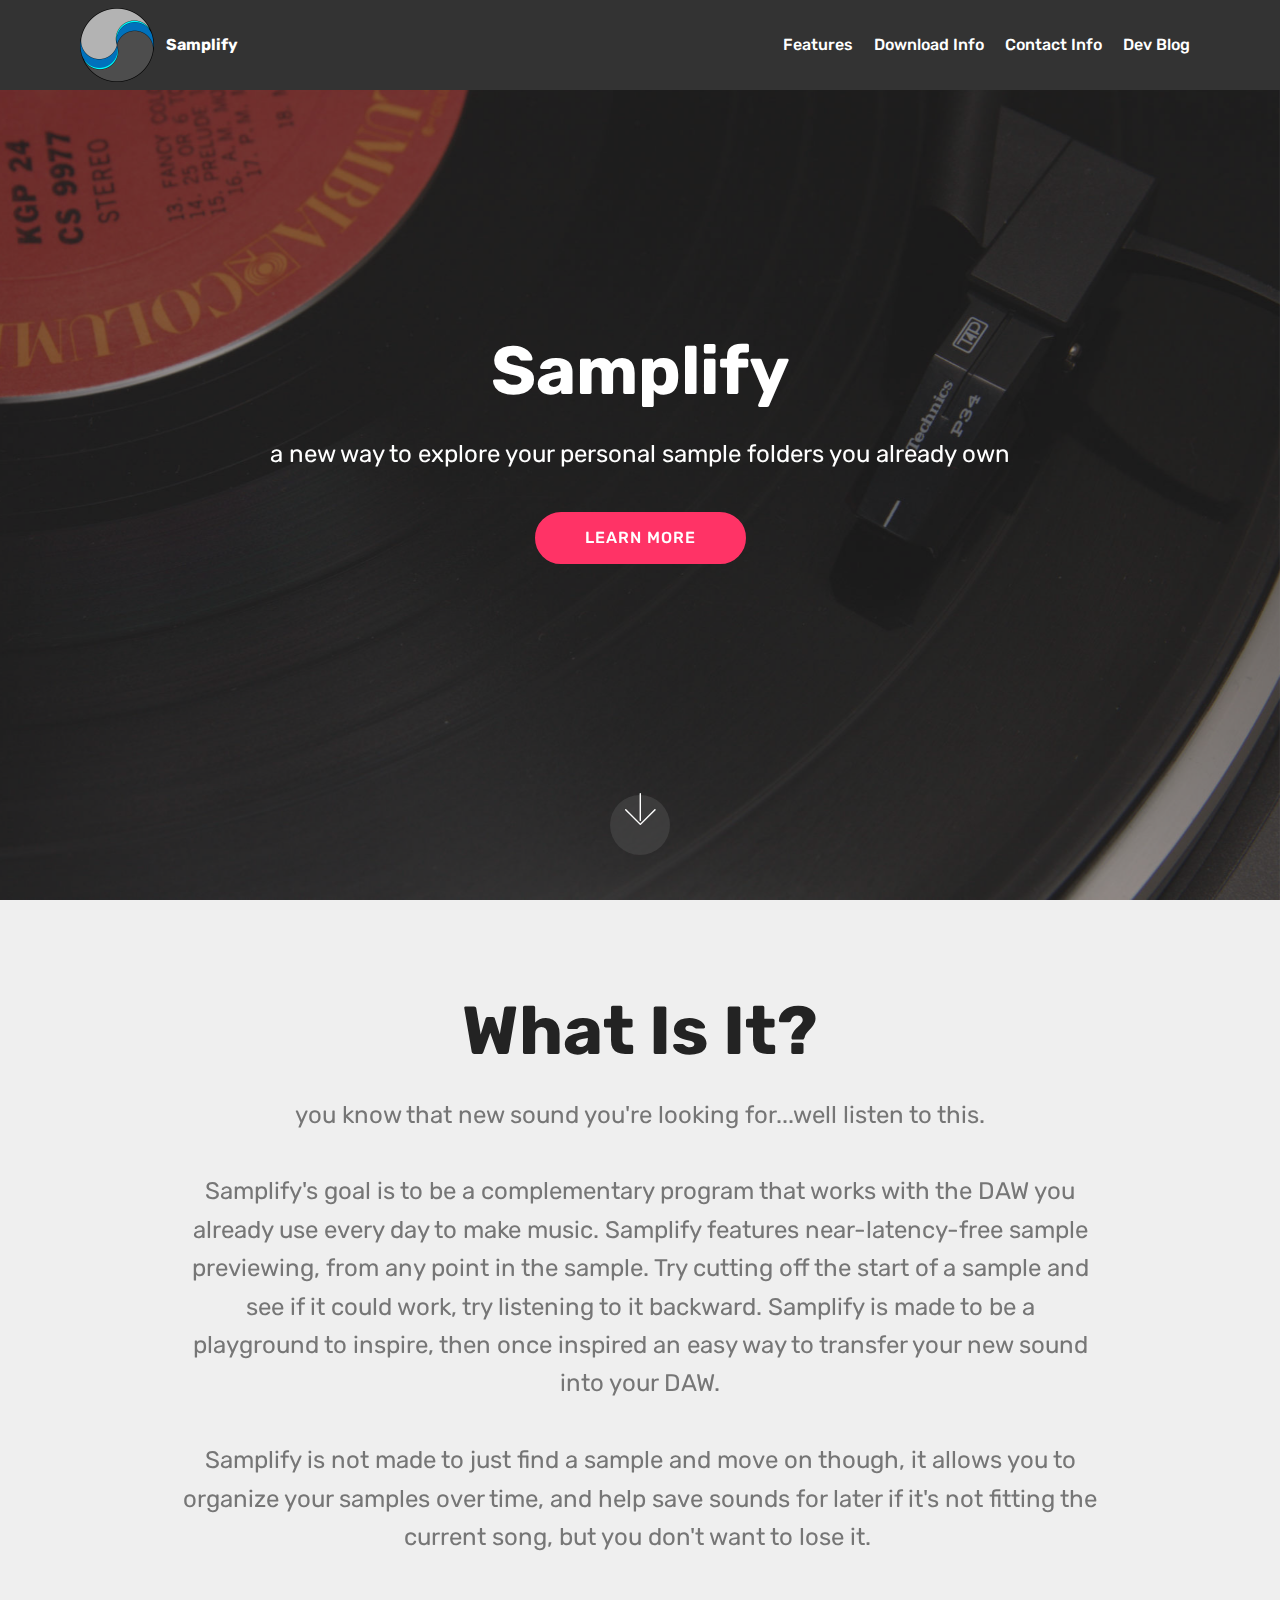
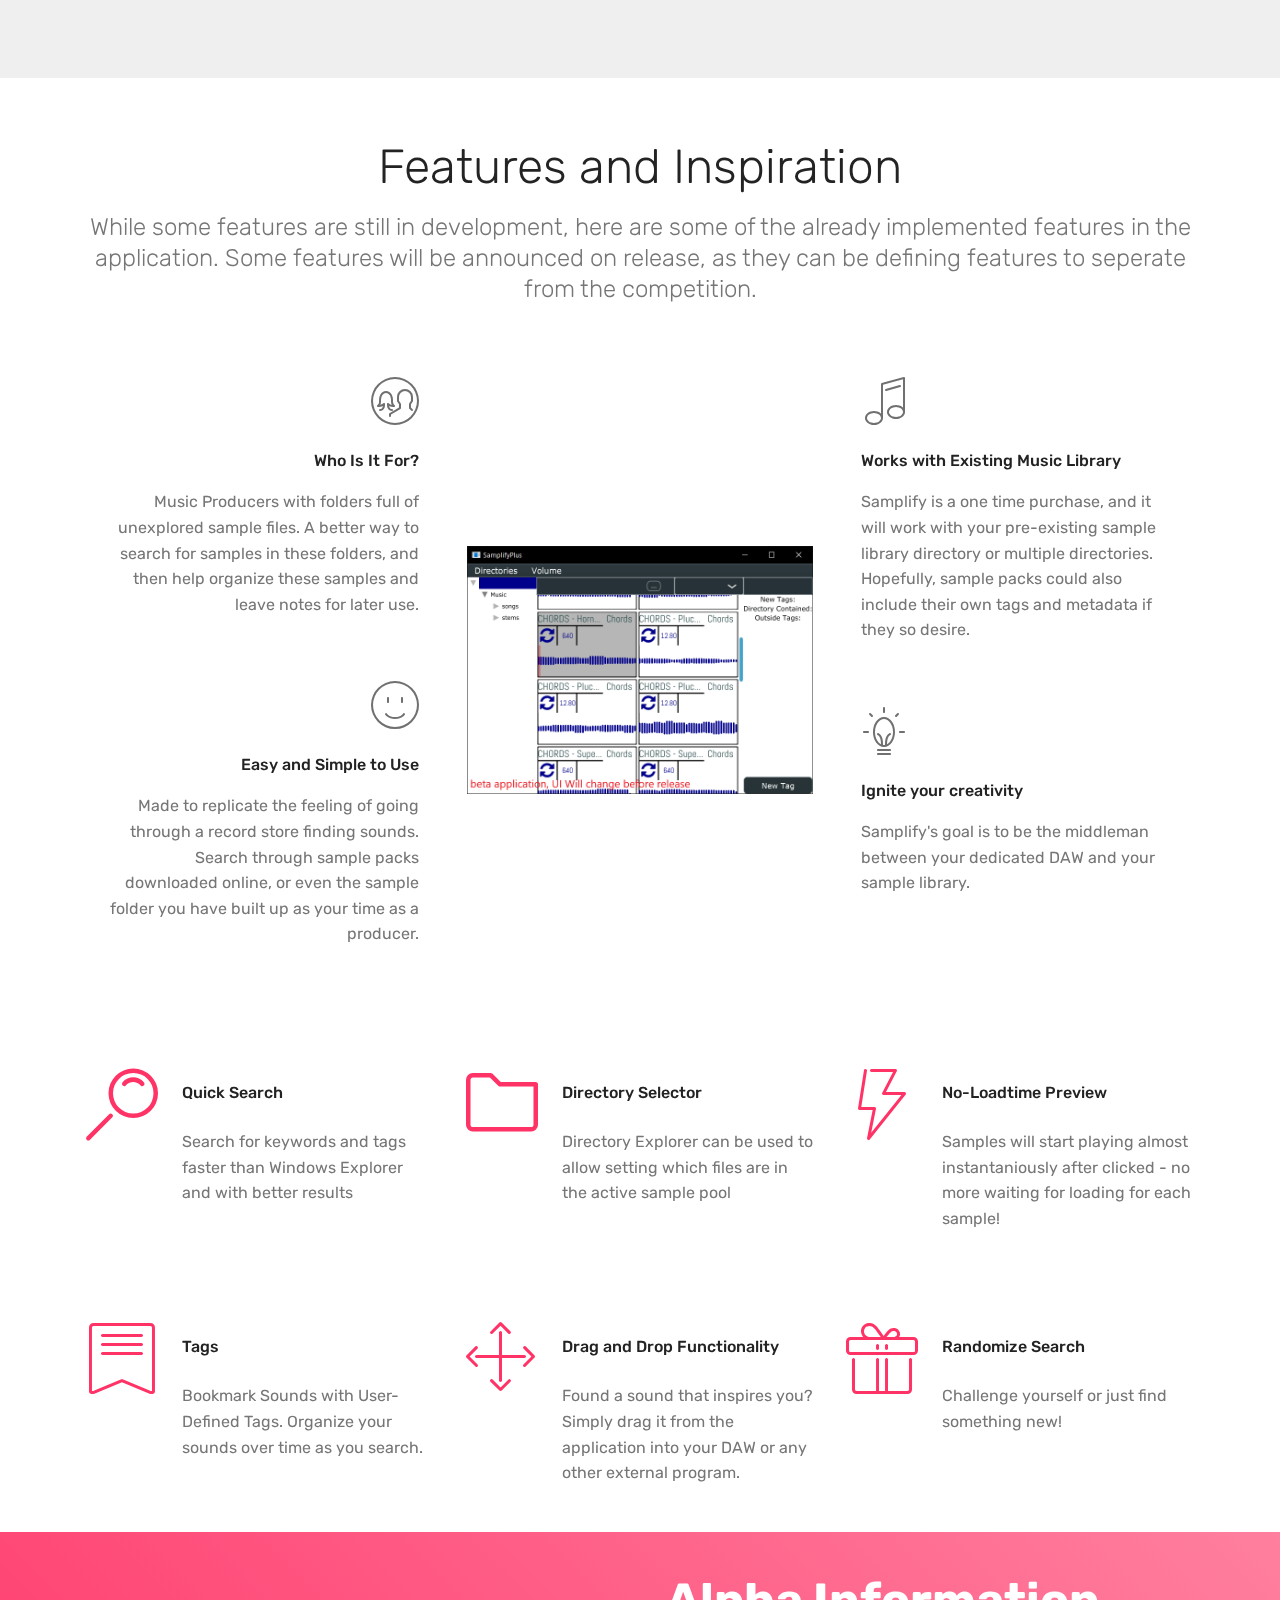
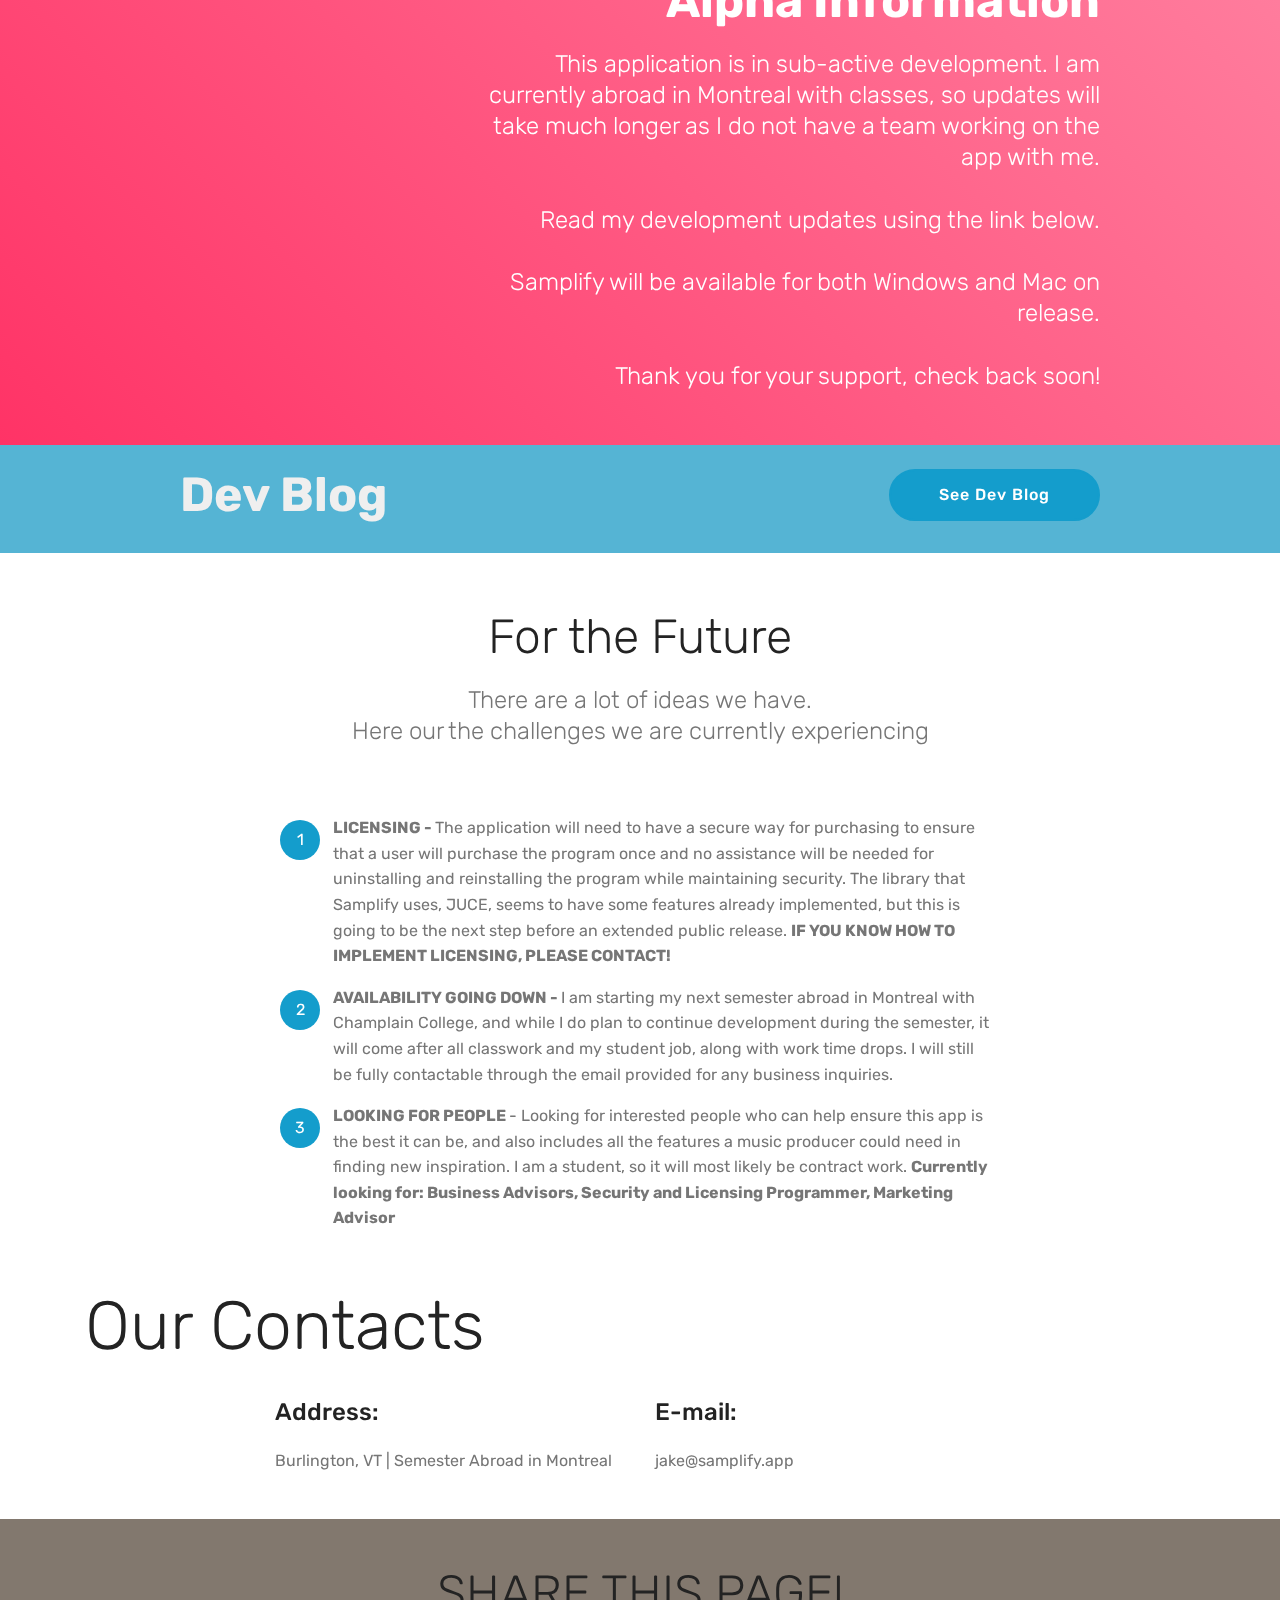
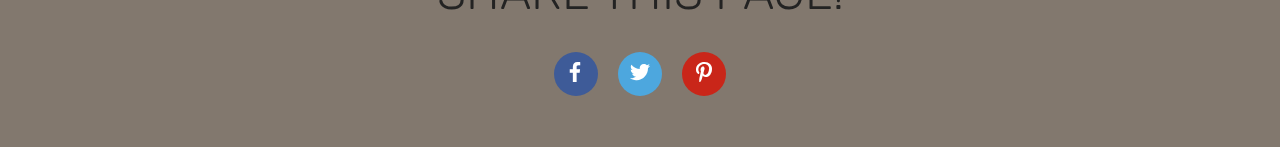
==== commit 39ef3094: "modified mobirise site" ====
--- a/Reference/mobirise site/index.html
+++ b/Reference/mobirise site/index.html
@@ -69,27 +69,25 @@
                          <img src="assets/images/logo-148x148.png" alt="Mobirise" title="" style="height: 4.6rem;">
                     </a>
                 </span>
-                <span class="navbar-caption-wrap"><a class="navbar-caption text-white display-4" href="#top">
+                <span class="navbar-caption-wrap"><a class="navbar-caption text-white display-4" href="index.html">
                         Samplify</a></span>
             </div>
         </div>
         <div class="collapse navbar-collapse" id="navbarSupportedContent">
             <ul class="navbar-nav nav-dropdown nav-right" data-app-modern-menu="true"><li class="nav-item">
-                    <a class="nav-link link text-white display-4" href="index.html#features12-c">
-                        
-                        What Is It</a>
+                    <a class="nav-link link text-white display-4" href="index.html#header16-x">Features</a>
                 </li>
                 <li class="nav-item">
-                    <a class="nav-link link text-white display-4" href="index.html#features9-3">
+                    <a class="nav-link link text-white display-4" href="index.html#info2-f">
                         
-                        Features</a>
-                </li><li class="nav-item"><a class="nav-link link text-white display-4" href="index.html#contacts2-5">Team</a></li></ul>
+                        Download Info</a>
+                </li><li class="nav-item"><a class="nav-link link text-white display-4" href="index.html#contacts2-5" aria-expanded="true">Contact Info</a></li><li class="nav-item"><a class="nav-link link text-white display-4" href="page1.html#accordion1-q" aria-expanded="true">Dev Blog</a></li></ul>
             
         </div>
     </nav>
 </section>
 
-<section class="engine"><a href="https://mobirise.info/w">free html5 templates</a></section><section class="cid-rz4LRjuvwu mbr-fullscreen mbr-parallax-background" id="header2-1">
+<section class="engine"><a href="https://mobirise.info/n">free simple website templates</a></section><section class="cid-rz4LRjuvwu mbr-fullscreen mbr-parallax-background" id="header2-1">
 
     
 
@@ -114,6 +112,29 @@
     </div>
 </section>
 
+<section class="header1 cid-rDcrVz8Zlj" id="header16-x">
+
+    
+
+    
+
+    <div class="container">
+        <div class="row justify-content-md-center">
+            <div class="col-md-10 align-center">
+                <h1 class="mbr-section-title mbr-bold pb-3 mbr-fonts-style display-1">What Is It?</h1>
+                
+                <p class="mbr-text pb-3 mbr-fonts-style display-5">you know that new sound you're looking for...well listen to this.
+<br>
+<br>Samplify's goal is to be a complementary program that works with the DAW you already use every day to make music. Samplify features near-latency-free sample previewing, from any point in the sample. Try cutting off the start of a sample and see if it could work, try listening to it backward. Samplify is made to be a playground to inspire, then once inspired an easy way to transfer your new sound into your DAW.
+<br>
+<br>Samplify is not made to just find a sample and move on though, it allows you to organize your samples over time, and help save sounds for later if it's not fitting the current song, but you don't want to lose it.&nbsp;</p>
+                
+            </div>
+        </div>
+    </div>
+
+</section>
+
 <section class="features12 cid-rz4QsZWp4G" id="features12-c">
     
     
@@ -121,9 +142,8 @@
     
 
     <div class="container">
-        <h2 class="mbr-section-title pb-2 mbr-fonts-style display-2">What is it?</h2>
-        <h3 class="mbr-section-subtitle pb-3 mbr-fonts-style display-5">you know that new sound you're looking for...
-<div>well listen to this.</div></h3>
+        <h2 class="mbr-section-title pb-2 mbr-fonts-style display-2">Features and Inspiration</h2>
+        <h3 class="mbr-section-subtitle pb-3 mbr-fonts-style display-5">While some features are still in development, here are some of the already implemented features in the application. Some features will be announced on release, as they can be defining features to seperate from the competition.</h3>
 
         <div class="media-container-row pt-5">
             <div class="block-content align-right">
@@ -138,7 +158,7 @@
                     </div>                
 
                     <div class="card-box">
-                        <p class="mbr-text mbr-section-text mbr-fonts-style display-7">Music Producers sick of the tediousness of looking through WAV Files (MP3 requires licensing, goal before full release)</p>
+                        <p class="mbr-text mbr-section-text mbr-fonts-style display-7">Music Producers with folders full of unexplored sample files. A better way to search for samples in these folders, and then help organize these samples and leave notes for later use.</p>
                     </div>
                 </div>
 
@@ -155,12 +175,12 @@
                     </div>
                     <div class="card-box">
                         <p class="mbr-text mbr-section-text mbr-fonts-style display-7">
-                            Made to replicate the feeling of going through a record store finding sounds.</p>
-                    </div>
-                </div>
-            </div>
-
-            <div class="mbr-figure m-auto" style="width: 50%;">
+                            Made to replicate the feeling of going through a record store finding sounds. Search through sample packs downloaded online, or even the sample folder you have built up as your time as a producer.</p>
+                    </div>
+                </div>
+            </div>
+
+            <div class="mbr-figure m-auto" style="width: 37%;">
                 <img src="assets/images/tempsnip-752x538.png" alt="Mobirise" title="">
             </div>
 
@@ -178,7 +198,7 @@
 
                     <div class="card-box">
                         <p class="mbr-text mbr-section-text mbr-fonts-style display-7">
-                            Samplify is a one time purchase, and it will work with your pre-existing sample library directory or multiple directories. &nbsp;</p>
+                            Samplify is a one time purchase, and it will work with your pre-existing sample library directory or multiple directories. Hopefully, sample packs could also include their own tags and metadata if they so desire.</p>
                     </div>
                 </div>
 
@@ -270,8 +290,7 @@
                     <div class="card-box">
                         <h4 class="card-title py-3 mbr-fonts-style display-7">
                             Tags</h4>
-                        <p class="mbr-text mbr-fonts-style display-7">Bookmark Sounds with User-Defined Tags
-                        </p>
+                        <p class="mbr-text mbr-fonts-style display-7">Bookmark Sounds with User-Defined Tags. Organize your sounds over time as you search.</p>
                     </div>
                 </div>
             </div>
@@ -285,7 +304,7 @@
                         <h4 class="card-title py-3 mbr-fonts-style display-7">
                             Drag and Drop Functionality</h4>
                         <p class="mbr-text mbr-fonts-style display-7">
-                           Found a sound that inspires you?<br>Simply drag it from the application into any program of your choice</p>
+                           Found a sound that inspires you?<br>Simply drag it from the application into your DAW or any other external program.</p>
                     </div>
                 </div>
             </div>
@@ -321,8 +340,8 @@
                 
             </div>
             <div class="media-container-column title col-12 col-lg-7 col-md-6">
-                <h2 class="align-right mbr-bold mbr-white pb-3 mbr-fonts-style display-2">Alpha</h2>
-                <h3 class="mbr-section-subtitle align-right mbr-light mbr-white mbr-fonts-style display-5">This application is in sub-active development. I am currently abroad in Montreal with classes, so updates will take much longer as I do not have a team working on the app with me.<br><br><div><span style="font-size: 1.5rem; background-color: initial;">Read about development updates using the link below.</span><br></div><div><br></div><div>Samplify will be available for both Windows and Mac.</div><div><br></div><div>Thank you for your support, check back soon!</div></h3>
+                <h2 class="align-right mbr-bold mbr-white pb-3 mbr-fonts-style display-2">Alpha Information</h2>
+                <h3 class="mbr-section-subtitle align-right mbr-light mbr-white mbr-fonts-style display-5">This application is in sub-active development. I am currently abroad in Montreal with classes, so updates will take much longer as I do not have a team working on the app with me.<br><br><div><span style="font-size: 1.5rem; background-color: initial;">Read my development updates using the link below.</span><br></div><div><br></div><div>Samplify will be available for both Windows and Mac on release.</div><div><br></div><div>Thank you for your support, check back soon!</div></h3>
             </div>
         </div>
     </div>
@@ -336,7 +355,7 @@
     <div class="container">
         <div class="row justify-content-center content-row">
             <div class="media-container-column title col-12 col-lg-7 col-md-6">
-                <h3 class="mbr-section-subtitle align-left mbr-light pb-3 mbr-fonts-style display-5">Updates for why its taking so long!</h3>
+                
                 <h2 class="align-left mbr-bold mbr-fonts-style display-2">Dev Blog</h2>
             </div>
             <div class="media-container-column col-12 col-lg-3 col-md-4">
--- a/Reference/mobirise site/assets/mobirise/css/mbr-additional.css
+++ b/Reference/mobirise site/assets/mobirise/css/mbr-additional.css
@@ -1823,9 +1823,17 @@
 .cid-rz4LRjuvwu {
   background-image: url("../../../assets/images/record-jumbotron-2000x1332.jpg");
 }
+.cid-rDcrVz8Zlj {
+  padding-top: 90px;
+  padding-bottom: 90px;
+  background-color: #efefef;
+}
+.cid-rDcrVz8Zlj P {
+  color: #767676;
+}
 .cid-rz4QsZWp4G {
-  padding-top: 75px;
-  padding-bottom: 0px;
+  padding-top: 60px;
+  padding-bottom: 60px;
   background-color: #ffffff;
 }
 .cid-rz4QsZWp4G h2 {
@@ -1899,8 +1907,8 @@
   }
 }
 .cid-rz4MIojRzE {
-  padding-top: 90px;
-  padding-bottom: 0px;
+  padding-top: 30px;
+  padding-bottom: 30px;
   background-color: #ffffff;
 }
 .cid-rz4MIojRzE h4 {
@@ -1937,8 +1945,8 @@
   }
 }
 .cid-rz4TwRSJOg {
-  padding-top: 0px;
-  padding-bottom: 75px;
+  padding-top: 30px;
+  padding-bottom: 30px;
   background-color: #ffffff;
 }
 .cid-rz4TwRSJOg h4 {
@@ -1975,23 +1983,26 @@
   }
 }
 .cid-rz4X9EUew6 {
-  padding-top: 90px;
-  padding-bottom: 90px;
-  background: linear-gradient(45deg, #dbd4b8, #25aab2);
+  padding-top: 45px;
+  padding-bottom: 45px;
+  background: linear-gradient(45deg, #ff3366, #ff7f9f);
 }
 .cid-rz4X9EUew6 .btn {
   margin: 0 0 .5rem 0;
 }
 .cid-rBByIBV6qf {
-  padding-top: 90px;
-  padding-bottom: 90px;
-  background-color: #ffffff;
+  padding-top: 0px;
+  padding-bottom: 0px;
+  background-color: #55b4d4;
 }
 .cid-rBByIBV6qf .mbr-section-subtitle {
   color: #767676;
 }
 .cid-rBByIBV6qf .btn {
   margin: 0 0 .5rem 0;
+}
+.cid-rBByIBV6qf H2 {
+  color: #efefef;
 }
 .cid-rzJ17ITjFY {
   padding-top: 60px;
@@ -2038,8 +2049,8 @@
   border-radius: 50%;
 }
 .cid-rz4N1LQY9K {
-  padding-top: 90px;
-  padding-bottom: 0px;
+  padding-top: 45px;
+  padding-bottom: 45px;
   background-color: #ffffff;
 }
 .cid-rz4N1LQY9K .mbr-text {
@@ -2051,9 +2062,9 @@
   padding-top: 2rem;
 }
 .cid-rz4NauP1jY {
-  padding-top: 90px;
-  padding-bottom: 90px;
-  background-color: #ffffff;
+  padding-top: 45px;
+  padding-bottom: 45px;
+  background-color: #82786e;
 }
 .cid-rz4NauP1jY .socicon-bg-facebook {
   background: #3e5b98;
@@ -2503,7 +2514,7 @@
   color: #c1c1c1 !important;
 }
 .cid-rBBz5I88uo {
-  padding-top: 60px;
+  padding-top: 105px;
   padding-bottom: 60px;
   position: relative;
   background-color: #f9f9f9;
@@ -2542,9 +2553,25 @@
 }
 .cid-rBBA16X09C {
   padding-top: 60px;
+  padding-bottom: 0px;
+  background-color: #ffffff;
+}
+.cid-rBBA16X09C .mbr-text {
+  color: #767676;
+}
+.cid-rCQjkNSowB {
+  padding-top: 60px;
   padding-bottom: 60px;
   background-color: #ffffff;
 }
-.cid-rBBA16X09C .mbr-text {
+.cid-rCQjkNSowB .mbr-text {
   color: #767676;
 }
+.cid-rDcu5ylX25 {
+  padding-top: 60px;
+  padding-bottom: 60px;
+  background-color: #ffffff;
+}
+.cid-rDcu5ylX25 .mbr-text {
+  color: #767676;
+}
